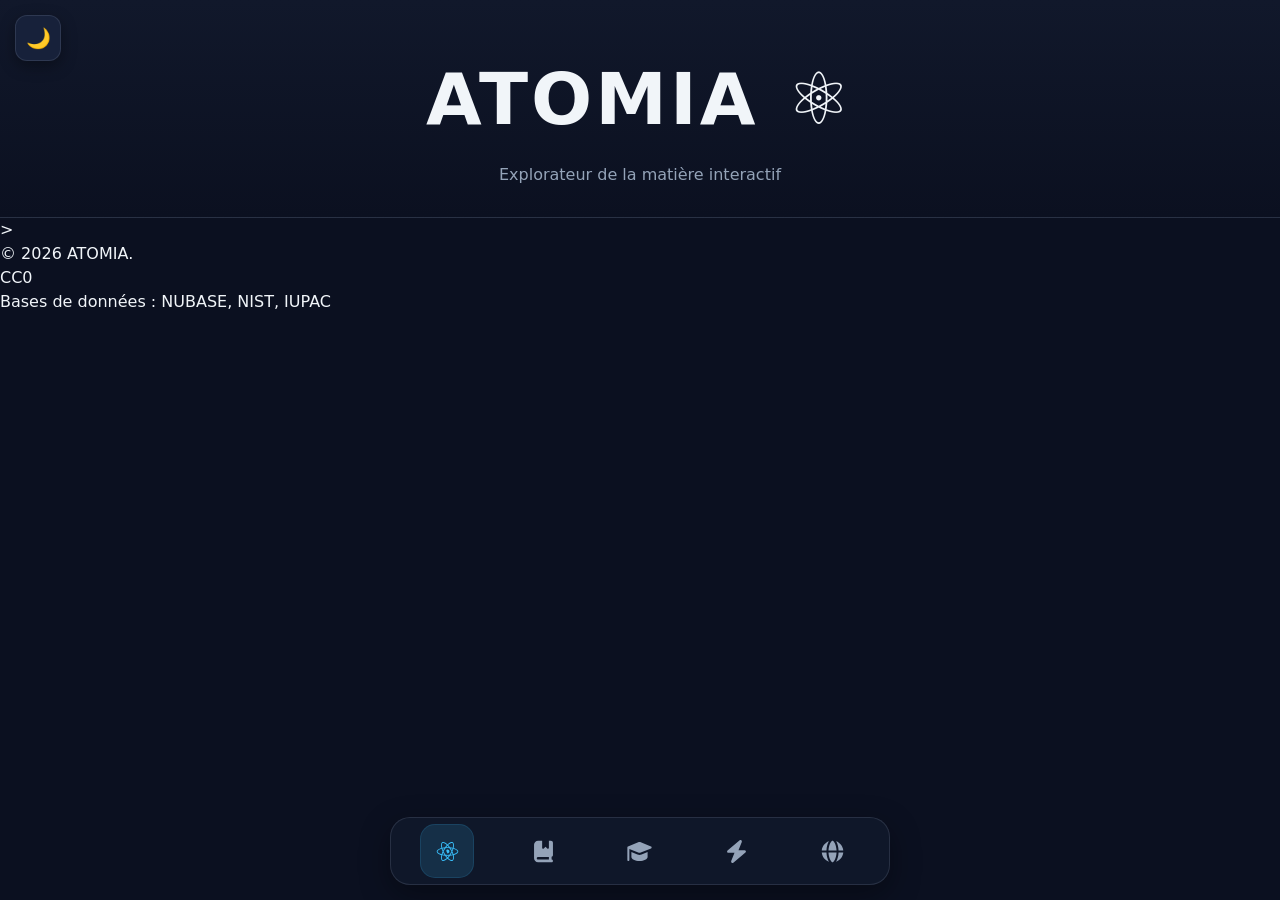
==== book.html @ 169a5b16 "Add Cours link to book.html" ====
<!DOCTYPE html>
<html lang="fr">

<head>
    <meta charset="UTF-8">

    <meta
        name="viewport"
        content="width=device-width, initial-scale=1.0"
    >

    <meta
        name="description"
        content="Explorez les valences des éléments chimiques avec ATOMIA."
    >

    <title>Page en construction</title>

    <link rel="stylesheet" href="style.css">
</head>

<body>

    <header class="header">
        <h1>ATOMIA ⚛️</h1>
        <p>Explorateur de la matière interactif</p>
    </header>
</body>
  >

        <p>
        © 2026 ATOMIA.
    </p>

    <p>
        CC0
    </p>

    <p>
        Bases de données : NUBASE, NIST, IUPAC
    </p>

</footer>


<!-- =====================================================
     NAVIGATION PRINCIPALE
     4 ICÔNES — AUCUN TEXTE
====================================================== -->

<nav
    class="bottom-nav"
    aria-label="Navigation principale"
>

    <!-- TABLEAU -->

    <a
        href="index.html"
        class="bottom-nav-item active"
        aria-label="Tableau périodique"
        title="Tableau périodique"
    >

        <svg
            xmlns="http://www.w3.org/2000/svg"
            viewBox="0 0 640 640"
            aria-hidden="true"
        >

            <path d="M482.2 241.2C476.8 239.4 471.4 237.7 466 236.1C466.9 232.4 467.7 228.7 468.5 225C480.8 165.4 472.7 117.5 445.4 101.7C419.1 86.6 376.2 102.3 332.8 140.1C328.5 143.8 324.3 147.7 320.3 151.6C317.6 149 314.8 146.4 312 143.9C266.5 103.5 220.9 86.5 193.6 102.4C167.4 117.6 159.6 162.7 170.6 219.1C171.7 224.7 172.9 230.2 174.3 235.8C167.9 237.6 161.6 239.6 155.7 241.7C102.3 260.2 64 289.4 64 319.6C64 350.8 104.8 382.1 160.3 401.1C164.8 402.6 169.3 404.1 173.9 405.4C172.4 411.4 171.1 417.3 169.9 423.4C159.4 478.9 167.6 522.9 193.8 538C220.8 553.6 266.2 537.6 310.4 498.9C313.9 495.8 317.4 492.6 320.9 489.2C325.3 493.5 329.9 497.6 334.5 501.6C377.3 538.4 419.6 553.3 445.7 538.2C472.7 522.6 481.5 475.3 470.1 417.7C469.2 413.3 468.2 408.8 467.1 404.2C470.3 403.3 473.4 402.3 476.5 401.3C534.2 382.2 576 351.3 576 319.6C576 289.3 536.6 259.9 482.2 241.2zM346.9 156.3C384.1 123.9 418.8 111.2 434.6 120.3C451.5 130 458 169.2 447.4 220.7C446.7 224.1 446 227.4 445.1 230.7C422.9 225.7 400.4 222.1 377.8 220.1C364.8 201.5 350.6 183.7 335.2 167C339.1 163.3 342.9 159.8 346.9 156.3zM231.2 371.5C236.3 380.2 241.5 388.9 247 397.4C231.4 395.7 215.9 393.2 200.6 389.9C205 375.5 210.5 360.6 216.9 345.4C221.5 354.2 226.2 362.9 231.2 371.5zM200.9 251.2C215.3 248 230.6 245.4 246.5 243.4C241.2 251.7 236 260.2 231.1 268.8C226.2 277.3 221.4 286 216.9 294.8C210.6 279.9 205.3 265.3 200.9 251.2zM228.3 320.1C234.9 306.3 242.1 292.8 249.7 279.5C257.3 266.2 265.5 253.3 274.1 240.6C289.1 239.5 304.4 238.9 320 238.9C335.6 238.9 351 239.5 365.9 240.6C374.4 253.2 382.5 266.1 390.2 279.3C397.9 292.5 405.1 306 411.9 319.7C405.2 333.5 398 347.1 390.3 360.5C382.7 373.8 374.6 386.7 366.1 399.5C351.2 400.6 335.7 401.1 320 401.1C304.3 401.1 289.1 400.6 274.4 399.7C265.7 387 257.5 374 249.8 360.7C242.1 347.4 235 333.9 228.3 320.1zM408.9 371.3C414 362.5 418.8 353.6 423.5 344.6C429.9 359.1 435.5 373.8 440.4 388.9C424.9 392.4 409.2 395.1 393.4 396.9C398.8 388.5 403.9 379.9 408.9 371.3zM423.3 294.8C418.6 286 413.8 277.2 408.8 268.6C403.9 260.1 398.8 251.7 393.5 243.4C409.6 245.4 425 248.1 439.4 251.4C434.8 266.2 429.4 280.6 423.3 294.8zM320.2 182.3C330.7 193.7 340.6 205.7 349.8 218.1C330 217.2 310.1 217.2 290.3 218.1C300.1 205.2 310.2 193.2 320.2 182.3zM204.2 121C221 111.2 258.3 125.2 297.6 160C300.1 162.2 302.6 164.6 305.2 167C289.7 183.7 275.4 201.5 262.3 220.1C239.7 222.1 217.3 225.6 195.1 230.5C193.8 225.4 192.7 220.2 191.6 215C182.2 166.6 188.4 130.1 204.2 121zM179.7 384.6C175.5 383.4 171.4 382.1 167.3 380.7C146 374 121.8 363.4 104.3 349.5C94.2 342.5 87.4 331.7 85.5 319.6C85.5 301.3 117.1 277.9 162.7 262C168.4 260 174.2 258.2 180 256.5C186.8 278.2 195 299.5 204.5 320.1C194.9 341 186.6 362.6 179.7 384.6zM296.3 482.6C279.8 497.7 260.7 509.7 239.9 517.9C228.8 523.2 216 523.7 204.6 519.2C188.7 510 182.1 474.7 191.1 427.2C192.2 421.6 193.4 416 194.8 410.5C217.2 415.3 239.8 418.6 262.7 420.3C275.9 439 290.4 456.9 305.9 473.7C302.7 476.8 299.5 479.8 296.3 482.6zM320.8 458.3C310.6 447.3 300.4 435.1 290.5 422C300.1 422.4 310 422.6 320 422.6C330.3 422.6 340.4 422.4 350.4 421.9C341.2 434.6 331.3 446.7 320.8 458.3zM451.5 488.3C450.6 500.5 444.6 511.9 435 519.6C419.1 528.8 385.2 516.8 348.6 485.4C344.4 481.8 340.2 477.9 335.9 473.9C351.2 457 365.3 439.1 378.1 420.3C401 418.4 423.8 414.9 446.3 409.8C447.3 413.9 448.2 418 449 422C453.9 443.6 454.7 466.1 451.5 488.3zM469.7 380.8C466.9 381.7 464.1 382.6 461.2 383.4C454.2 361.6 445.6 340.3 435.7 319.6C445.3 299.2 453.4 278.2 460.2 256.7C465.4 258.2 470.4 259.8 475.2 261.4C521.8 277.4 554.5 301.2 554.5 319.4C554.5 339 519.6 364.3 469.7 380.8zM320 365.8C345.3 365.8 365.8 345.3 365.8 320C365.8 294.7 345.3 274.2 320 274.2C294.7 274.2 274.2 294.7 320 365.8z"/>

        </svg>

    </a>


    <!-- BIBLIOTHÈQUE -->

    <a
        href="book.html"
        class="bottom-nav-item"
        aria-label="Bibliothèque"
        title="Bibliothèque"
    >

        <svg
            xmlns="http://www.w3.org/2000/svg"
            viewBox="0 0 640 640"
            aria-hidden="true"
        >

            <path d="M192 576L512 576C529.7 576 544 561.7 544 544C544 526.3 529.7 512 512 512L512 445.3C530.6 438.7 544 420.9 544 400L544 112C544 85.5 522.5 64 496 64L448 64L448 233.4C448 245.9 437.9 256 425.4 256C419.4 256 413.6 253.6 409.4 249.4L368 208L326.6 249.4C322.4 253.6 316.6 256 310.6 256C298.1 256 288 245.9 288 233.4L288 64L192 64C139 64 96 107 96 160L96 480C96 533 139 576 192 576zM160 480C160 462.3 174.3 448 192 448L448 448L448 512L192 512C174.3 512 160 497.7 160 480z"/>

        </svg>

    </a>

    <!-- COURS -->
    
    <a href="cours.html" class="bottom-nav-item" aria-label="Cours">
    <svg xmlns="http://www.w3.org/2000/svg" viewBox="0 0 640 640">
        <path d="M80 259.8L289.2 345.9C299 349.9 309.4 352 320 352C330.6 352 341 349.9 350.8 345.9L593.2 246.1C602.2 242.4 608 233.7 608 224C608 214.3 602.2 205.6 593.2 201.9L350.8 102.1C341 98.1 330.6 96 320 96C309.4 96 299 98.1 289.2 102.1L46.8 201.9C37.8 205.6 32 214.3 32 224L32 520C32 533.3 42.7 544 56 544C69.3 544 80 533.3 80 520L80 259.8zM128 331.5L128 448C128 501 214 544 320 544C426 544 512 501 512 448L512 331.4L369.1 390.3C353.5 396.7 336.9 400 320 400C303.1 400 286.5 396.7 270.9 390.3L128 331.4z"/>
    </svg>
    </a>

    <!-- VALENCES -->

    <a
        href="valences.html"
        class="bottom-nav-item"
        aria-label="Valences"
        title="Valences"
    >

        <svg
            xmlns="http://www.w3.org/2000/svg"
            viewBox="0 0 640 640"
            aria-hidden="true"
        >

            <path d="M434.8 54.1C446.7 62.7 451.1 78.3 445.7 91.9L367.3 288L512 288C525.5 288 537.5 296.4 542.1 309.1C546.7 321.8 542.8 336 532.5 344.6L244.5 584.6C233.2 594 217.1 594.5 205.2 585.9C193.3 577.3 188.9 561.7 194.3 548.1L272.7 352L128 352C114.5 352 102.5 343.6 97.9 330.9C93.3 318.2 97.2 304 107.5 295.4L395.5 55.4C406.8 46 422.9 45.5 434.8 54.1z"/>

        </svg>

    </a>


    <!-- EN SAVOIR PLUS -->

    <a
        href="plus.html"
        class="bottom-nav-item"
        aria-label="En savoir plus"
        title="En savoir plus"
    >

        <svg
            xmlns="http://www.w3.org/2000/svg"
            viewBox="0 0 640 640"
            aria-hidden="true"
        >

            <path d="M415.9 344L225 344C227.9 408.5 242.2 467.9 262.5 511.4C273.9 535.9 286.2 553.2 297.6 563.8C308.8 574.3 316.5 576 320.5 576C324.5 576 332.2 574.3 343.4 563.8C354.8 553.2 367.1 535.8 378.5 511.4C398.8 467.9 413.1 408.5 416 344zM224.9 296L415.8 296C413 231.5 398.7 172.1 378.4 128.6C367 104.2 354.7 86.8 343.3 76.2C332.1 65.7 324.4 64 320.4 64C316.4 64 308.7 65.7 297.5 76.2C286.1 86.8 273.8 104.2 262.4 128.6C242.1 172.1 227.8 231.5 224.9 296zM176.9 296C180.4 210.4 202.5 130.9 234.8 78.7C142.7 111.3 74.9 195.2 65.5 296L176.9 296zM65.5 344C74.9 444.8 142.7 528.7 234.8 561.3C202.5 509.1 180.4 429.6 176.9 344L65.5 344zM463.9 344C460.4 429.6 438.3 509.1 406 561.3C498.1 528.6 565.9 444.8 575.3 344L463.9 344zM575.3 296C565.9 195.2 498.1 111.3 406 78.7C438.3 130.9 460.4 210.4 463.9 296L575.3 296z"/>

        </svg>

    </a>

</nav>


<!-- =====================================================
     JAVASCRIPT
====================================================== -->

<script src="app.js"></script>

</body></html>
---- style.css ----
/* =========================================================
   ATOMIA ⚛️
   Feuille de style principale
   ========================================================= */


/* =========================================================
   1. VARIABLES DU THÈME
   ========================================================= */

/*
   Les variables CSS permettent de stocker nos couleurs
   une seule fois.

   Ensuite, au lieu d'écrire #0B1020 partout, on écrit
   simplement var(--background).

   C'est très pratique si on veut changer le thème plus tard.
*/

:root {

    /* Interface */
    --background: #0B1020;
    --background-secondary: #11182B;
    --card: #17213A;

    --text: #F1F5F9;
    --text-secondary: #94A3B8;

    --accent: #38BDF8;
    --accent-dark: #0284C7;

    /* Familles chimiques */

    --alkali-metal: #EF4444;
    --alkaline-earth-metal: #F97316;
    --transition-metal: #EAB308;
    --post-transition-metal: #3B82F6;
    --metalloid: #22C55E;
    --nonmetal: #67E8F9;
    --halogen: #A855F7;
    --noble-gas: #F9A8D4;
    --lanthanide: #E5E7EB;
    --actinide: #A16207;

    /* Autres */
    --border: rgba(148, 163, 184, 0.18);
    --shadow: rgba(0, 0, 0, 0.35);
}


/* =========================================================
   2. RÉINITIALISATION
   ========================================================= */

* {
    box-sizing: border-box;
    margin: 0;
    padding: 0;
}

html {
    scroll-behavior: smooth;
}

body {

    font-family:
        system-ui,
        -apple-system,
        BlinkMacSystemFont,
        "Segoe UI",
        sans-serif;

    background: var(--background);
    color: var(--text);

    min-height: 100vh;

    line-height: 1.5;
}


/* =========================================================
   3. HEADER
   ========================================================= */

.header {

    text-align: center;

    padding: 45px 20px 30px;

    background:
        linear-gradient(
            180deg,
            var(--background-secondary),
            var(--background)
        );

    border-bottom: 1px solid var(--border);
}

.header h1 {

    font-size: clamp(2.5rem, 8vw, 4.5rem);

    letter-spacing: 3px;

    margin-bottom: 10px;
}

.header h1 span {

    margin-left: 10px;

    color: var(--accent);
}

.header p {

    color: var(--text-secondary);

    font-size: 1rem;

    margin-top: 5px;
}


/* =========================================================
   4. CONTENU PRINCIPAL
   ========================================================= */

main {

    width: min(1500px, 100%);

    margin: 0 auto;

    padding: 30px 20px 60px;
}


/* =========================================================
   5. RECHERCHE
   ========================================================= */

.search-section {

    display: flex;

    justify-content: center;

    margin-bottom: 35px;
}

#search {

    width: min(700px, 100%);

    padding: 15px 20px;

    border: 1px solid var(--border);

    border-radius: 14px;

    background: var(--background-secondary);

    color: var(--text);

    font-size: 1rem;

    outline: none;

    transition:
        border-color 0.2s ease,
        box-shadow 0.2s ease;
}

#search::placeholder {

    color: var(--text-secondary);
}

#search:focus {

    border-color: var(--accent);

    box-shadow:
        0 0 0 3px rgba(56, 189, 248, 0.12);
}


/* =========================================================
   6. TABLEAU PÉRIODIQUE
   ========================================================= */

.periodic-section {

    width: 100%;
}

.periodic-section h2 {

    text-align: center;

    margin-bottom: 25px;

    font-size: 1.7rem;
}


/*
   Le tableau utilise CSS Grid.

   18 colonnes = 18 groupes du tableau périodique.

   Chaque élément sera placé par JavaScript grâce
   à son groupe et sa période.
*/

.periodic-table {

    display: grid;

    grid-template-columns: repeat(18, minmax(65px, 1fr));

    grid-auto-rows: minmax(85px, auto);

    gap: 7px;

    width: 100%;

    overflow-x: auto;

    padding: 10px;
}


/* =========================================================
   7. CASE D'UN ÉLÉMENT
   ========================================================= */

.element {

    position: relative;

    display: flex;

    flex-direction: column;

    justify-content: center;

    align-items: center;

    min-width: 65px;

    min-height: 85px;

    padding: 7px;

    border-radius: 10px;

    background: var(--card);

    border: 1px solid var(--border);

    cursor: pointer;

    user-select: none;

    transition:
        transform 0.18s ease,
        box-shadow 0.18s ease,
        filter 0.18s ease;
}


/*
   :hover s'active quand la souris passe au-dessus
   d'une case.

   transform: translateY(-4px)
   fait légèrement monter la case.
*/

.element:hover {

    transform: translateY(-4px);

    box-shadow:
        0 8px 20px var(--shadow);

    filter: brightness(1.12);

    z-index: 2;
}


/*
   Quand on navigue au clavier avec TAB,
   on garde un indicateur visuel.
*/

.element:focus-visible {

    outline: 2px solid var(--accent);

    outline-offset: 2px;
}


/* Numéro atomique */

.element .atomic-number {

    position: absolute;

    top: 5px;
    left: 7px;

    font-size: 0.65rem;

    color: var(--text-secondary);
}


/* Symbole */

.element .symbol {

    font-size: 1.45rem;

    font-weight: 800;

    line-height: 1;

    margin-bottom: 5px;
}


/* Nom */

.element .name {

    font-size: 0.65rem;

    text-align: center;

    color: var(--text-secondary);

    white-space: nowrap;

    overflow: hidden;

    text-overflow: ellipsis;

    max-width: 100%;
}


/* Masse atomique */

.element .atomic-mass {

    font-size: 0.55rem;

    margin-top: 4px;

    color: var(--text-secondary);
}


/* =========================================================
   8. COULEURS DES FAMILLES CHIMIQUES
   ========================================================= */

.element.alkali-metal {
    border-color: var(--alkali-metal);
}

.element.alkaline-earth-metal {
    border-color: var(--alkaline-earth-metal);
}

.element.transition-metal {
    border-color: var(--transition-metal);
}

.element.post-transition-metal {
    border-color: var(--post-transition-metal);
}

.element.metalloid {
    border-color: var(--metalloid);
}

.element.nonmetal {
    border-color: var(--nonmetal);
}

.element.halogen {
    border-color: var(--halogen);
}

.element.noble-gas {
    border-color: var(--noble-gas);
}

.element.lanthanide {
    border-color: var(--lanthanide);
}

.element.actinide {
    border-color: var(--actinide);
}


/*
   Petit effet lumineux au survol.

   Chaque famille reprend sa propre couleur.
*/

.element.alkali-metal:hover {
    box-shadow: 0 0 18px var(--alkali-metal);
}

.element.alkaline-earth-metal:hover {
    box-shadow: 0 0 18px var(--alkaline-earth-metal);
}

.element.transition-metal:hover {
    box-shadow: 0 0 18px var(--transition-metal);
}

.element.post-transition-metal:hover {
    box-shadow: 0 0 18px var(--post-transition-metal);
}

.element.metalloid:hover {
    box-shadow: 0 0 18px var(--metalloid);
}

.element.nonmetal:hover {
    box-shadow: 0 0 18px var(--nonmetal);
}

.element.halogen:hover {
    box-shadow: 0 0 18px var(--halogen);
}

.element.noble-gas:hover {
    box-shadow: 0 0 18px var(--noble-gas);
}

.element.lanthanide:hover {
    box-shadow: 0 0 18px var(--lanthanide);
}

.element.actinide:hover {
    box-shadow: 0 0 18px var(--actinide);
}


/* =========================================================
   9. FICHE D'UN ÉLÉMENT
   ========================================================= */

.element-view {

    margin-top: 40px;

    padding: 30px;

    background: var(--background-secondary);

    border: 1px solid var(--border);

    border-radius: 18px;

    box-shadow:
        0 15px 40px var(--shadow);
}


/*
   Cette classe permet à JavaScript de cacher
   complètement la fiche.
*/

.hidden {
    display: none;
}


/* =========================================================
   10. LIEN GITHUB
   ========================================================= */

.github {

    display: block;

    width: fit-content;

    margin: 20px auto;

    color: var(--accent);

    text-decoration: none;

    transition:
        color 0.2s ease,
        transform 0.2s ease;
}

.github:hover {

    color: var(--text);

    transform: translateY(-2px);
}


/* =========================================================
   11. FOOTER
   ========================================================= */

footer {

    text-align: center;

    padding: 25px 20px;

    color: var(--text-secondary);

    font-size: 0.8rem;

    border-top: 1px solid var(--border);
}

footer p {

    margin: 4px 0;
}


/* =========================================================
   12. RESPONSIVE — TABLETTE
   ========================================================= */

@media (max-width: 900px) {

    main {
        padding-left: 10px;
        padding-right: 10px;
    }

    .periodic-table {

        grid-template-columns:
            repeat(18, 65px);

        overflow-x: auto;
    }

}


/* =========================================================
   13. RESPONSIVE — TÉLÉPHONE
   ========================================================= */

@media (max-width: 600px) {

    .header {

        padding-top: 30px;
        padding-bottom: 25px;
    }

    .header h1 {

        font-size: 2.5rem;

        letter-spacing: 2px;
    }

    main {

        padding-top: 20px;
    }

    .periodic-section h2 {

        font-size: 1.4rem;
    }

    .periodic-table {

        gap: 5px;

        padding: 8px;
    }

    .element {

        min-width: 60px;
        min-height: 78px;
    }

    .element .symbol {

        font-size: 1.25rem;
    }

    .element .name {

        font-size: 0.58rem;
    }

    .element-view {

        padding: 20px;
    }
}


/* =========================================================
   14. ACCESSIBILITÉ
   ========================================================= */

@media (prefers-reduced-motion: reduce) {

    *,
    *::before,
    *::after {

        scroll-behavior: auto !important;

        transition-duration: 0.01ms !important;

        animation-duration: 0.01ms !important;
    }
}
/* =========================================================
   LÉGENDE
   ========================================================= */

.legend {
    margin: 40px auto;
    padding: 0;
    max-width: 1000px;

    background: var(--background-secondary);
    border: 1px solid rgba(56, 189, 248, 0.15);
    border-radius: 16px;

    overflow: hidden;
}


/* Bouton titre + flèche */

.legend-header {
    width: 100%;

    display: flex;
    align-items: center;
    justify-content: space-between;

    padding: 20px 24px;

    background: transparent;
    border: none;

    color: var(--text);

    cursor: pointer;
    text-align: left;
}


.legend-header h2 {
    margin: 0;

    font-size: 1.4rem;
}


/* Petite flèche créée en CSS */

.legend-arrow {
    width: 9px;
    height: 9px;

    border-right: 2px solid var(--accent);
    border-bottom: 2px solid var(--accent);

    transform: rotate(225deg);

    transition: transform 0.25s ease;
}


/* Contenu fermé */

.legend-content {
    max-height: 0;
    overflow: hidden;

    padding: 0 24px;

    opacity: 0;

    transition:
        max-height 0.35s ease,
        opacity 0.25s ease,
        padding 0.35s ease;
}


/* Contenu ouvert */

.legend.open .legend-content {
    max-height: 1000px;

    padding: 0 24px 20px;

    opacity: 1;
}


/* Flèche vers le bas quand ouvert */

.legend.open .legend-arrow {
    transform: rotate(45deg);
}


/* Paragraphes */

.legend-content p {
    margin: 10px 0;

    color: var(--text-secondary);
    line-height: 1.6;
}


/* Effet au survol */

.legend-header:hover {
    background: rgba(56, 189, 248, 0.05);
}


/* Mobile */

@media (max-width: 600px) {

    .legend {
        margin: 30px 12px;
    }

    .legend-header {
        padding: 18px;
    }

    .legend-content {
        padding-left: 18px;
        padding-right: 18px;
    }

    .legend.open .legend-content {
        padding-left: 18px;
        padding-right: 18px;
        padding-bottom: 18px;
    }

}
/* =========================================================
   SECTIONS DÉPLIABLES DES FICHES ÉLÉMENTS
   ========================================================= */

.collapsible-section {
    overflow: hidden;
}


/* Bouton de la section */

.section-toggle {
    width: 100%;

    display: flex;
    align-items: center;
    justify-content: space-between;

    padding: 5px 0;

    background: transparent;
    border: none;

    color: var(--text);

    cursor: pointer;
    text-align: left;
}


.section-toggle h3 {
    margin: 0;
}


/* Vraie flèche créée en CSS */

.section-arrow {
    width: 9px;
    height: 9px;

    border-right: 2px solid var(--accent);
    border-bottom: 2px solid var(--accent);

    transform: rotate(225deg);

    transition: transform 0.25s ease;
}


/* Contenu fermé */

.section-content {
    max-height: 0;

    overflow: hidden;

    opacity: 0;

    transition:
        max-height 0.35s ease,
        opacity 0.25s ease;
}


/* Contenu ouvert */

.collapsible-section.open .section-content {
    max-height: 5000px;

    opacity: 1;
}


/* Flèche vers le bas */

.collapsible-section.open .section-arrow {
    transform: rotate(45deg);
}


/* Effet au survol */

.section-toggle:hover {
    opacity: 0.85;
}


/* Accessibilité : moins d'animations */

@media (prefers-reduced-motion: reduce) {

    .section-arrow,
    .section-content {
        transition: none;
    }

}

/* =========================================================
   FICHES ÉLÉMENTS - NOUVELLES SECTIONS
   ========================================================= */

.collapsible-section {
    margin: 20px 0;
    padding: 18px 20px;
    background: var(--card);
    border-radius: 14px;
    border: 1px solid rgba(56, 189, 248, 0.12);
    overflow: hidden;
}


/* ---------------------------------------------------------
   BOUTON DES SECTIONS
   --------------------------------------------------------- */

.section-toggle {
    width: 100%;
    display: flex;
    align-items: center;
    justify-content: space-between;

    padding: 5px 0;

    background: transparent;
    border: none;

    color: var(--text);

    cursor: pointer;
    text-align: left;
}

.section-toggle h3 {
    margin: 0;
    font-size: 1.1rem;
}


/* ---------------------------------------------------------
   FLÈCHE
   --------------------------------------------------------- */

.section-arrow {
    width: 9px;
    height: 9px;

    border-right: 2px solid var(--accent);
    border-bottom: 2px solid var(--accent);

    transform: rotate(225deg);

    transition: transform 0.25s ease;
}

.collapsible-section.open .section-arrow {
    transform: rotate(45deg);
}


/* ---------------------------------------------------------
   CONTENU DÉPLIABLE
   --------------------------------------------------------- */

.section-content {
    max-height: 0;
    overflow: hidden;

    opacity: 0;

    transition:
        max-height 0.35s ease,
        opacity 0.25s ease;
}

.collapsible-section.open .section-content {
    max-height: 5000px;
    opacity: 1;
}


/* ---------------------------------------------------------
   GRILLE DES INFORMATIONS
   --------------------------------------------------------- */

.info-grid {
    display: grid;

    grid-template-columns:
        repeat(auto-fit, minmax(180px, 1fr));

    gap: 12px;

    margin-top: 15px;
}


/* ---------------------------------------------------------
   CARTE D'INFORMATION
   --------------------------------------------------------- */

.info-card {
    padding: 14px;

    background: var(--background-secondary);

    border-radius: 10px;

    border: 1px solid rgba(56, 189, 248, 0.08);

    display: flex;
    flex-direction: column;

    gap: 6px;
}

.info-card strong {
    color: var(--accent);
    font-size: 0.85rem;
}

.info-card span {
    color: var(--text);
    line-height: 1.4;
}


/* ---------------------------------------------------------
   SOUS-INFORMATIONS
   --------------------------------------------------------- */

.sub-info {
    margin-top: 20px;
}

.sub-info h4 {
    margin-bottom: 10px;
    color: var(--text);
}

.sub-info ul {
    margin: 0;
    padding-left: 20px;
}

.sub-info li {
    margin: 6px 0;
    color: var(--text-secondary);
}


/* ---------------------------------------------------------
   ÉTATS D'OXYDATION
   --------------------------------------------------------- */

.oxidation-states {
    display: flex;
    flex-wrap: wrap;

    gap: 10px;

    margin-top: 15px;
}

.oxidation-state {
    display: inline-flex;

    align-items: center;
    justify-content: center;

    min-width: 42px;
    padding: 8px 12px;

    background: var(--background-secondary);

    border-radius: 10px;

    color: var(--accent);

    font-weight: 600;

    border: 1px solid rgba(56, 189, 248, 0.15);
}


/* ---------------------------------------------------------
   FORMULES
   --------------------------------------------------------- */

.formulas-list {
    display: flex;
    flex-direction: column;

    gap: 10px;

    margin-top: 15px;
}

.formula-button {
    width: 100%;

    padding: 14px;

    display: flex;
    align-items: center;
    gap: 10px;

    background: var(--background-secondary);

    border: 1px solid rgba(56, 189, 248, 0.1);

    border-radius: 10px;

    color: var(--text);

    cursor: pointer;

    text-align: left;

    transition:
        border-color 0.2s ease,
        transform 0.2s ease;
}

.formula-button:hover {
    border-color: var(--accent);
    transform: translateX(3px);
}

.formula-button strong {
    color: var(--accent);
}


/* ---------------------------------------------------------
   NUCLÉIDES
   --------------------------------------------------------- */

.nuclides-list {
    display: grid;

    grid-template-columns:
        repeat(auto-fit, minmax(160px, 1fr));

    gap: 12px;

    margin-top: 15px;
}

.nuclide-card {
    padding: 14px;

    background: var(--background-secondary);

    border-radius: 10px;

    border: 1px solid rgba(56, 189, 248, 0.08);
}

.nuclide-card h4 {
    margin: 0 0 10px;

    color: var(--accent);
    font-size: 1.05rem;
}

.nuclide-card p {
    margin: 5px 0;

    color: var(--text-secondary);
}


/* ---------------------------------------------------------
   IONS
   --------------------------------------------------------- */

.ions-list {
    display: grid;

    grid-template-columns:
        repeat(auto-fit, minmax(160px, 1fr));

    gap: 12px;

    margin-top: 15px;
}

.ion-card {
    padding: 14px;

    background: var(--background-secondary);

    border-radius: 10px;

    border: 1px solid rgba(56, 189, 248, 0.08);
}

.ion-card h4 {
    margin: 0 0 10px;

    color: var(--accent);

    font-size: 1.15rem;
}

.ion-card p {
    margin: 5px 0;

    color: var(--text-secondary);
}


/* ---------------------------------------------------------
   DONNÉES ABSENTES
   --------------------------------------------------------- */

.empty-data {
    margin-top: 15px;

    color: var(--text-secondary);

    font-style: italic;
}


/* ---------------------------------------------------------
   BOUTON FERMER
   --------------------------------------------------------- */

.close-element {
    display: block;

    margin: 30px auto 10px;

    padding: 12px 24px;

    background: var(--accent);

    color: #ffffff;

    border: none;

    border-radius: 10px;

    cursor: pointer;

    font-weight: 600;

    transition:
        background 0.2s ease,
        transform 0.2s ease;
}

.close-element:hover {
    background: var(--accent-dark);
    transform: translateY(-2px);
}


/* ---------------------------------------------------------
   FICHE ÉLÉMENT
   --------------------------------------------------------- */

.element-header {
    display: flex;

    align-items: center;

    gap: 20px;

    margin-bottom: 25px;

    padding: 25px;

    background: var(--card);

    border-radius: 16px;

    border: 1px solid rgba(56, 189, 248, 0.12);
}

/* =========================================================
   FIN DE LA FICHE ÉLÉMENT
   ========================================================= */

.element-symbol-large {
    width: 80px;
    height: 80px;

    display: flex;
    align-items: center;
    justify-content: center;

    flex-shrink: 0;

    background: var(--background-secondary);

    border: 2px solid var(--accent);

    border-radius: 16px;

    color: var(--text);

    font-size: 2rem;
    font-weight: 800;
}


/* =========================================================
   TEXTE DU TABLEAU PÉRIODIQUE
   ========================================================= */

.periodic-table .element {
    color: var(--text);
}

.periodic-table .element .atomic-number {
    color: var(--text-secondary);
}

.periodic-table .element .symbol {
    color: var(--text);
}

.periodic-table .element .element-name {
    color: var(--text-secondary);
}


/* =========================================================
   BOUTON CLAIR / SOMBRE
   ========================================================= */

.theme-toggle {

    position: fixed;

    top: 15px;
    left: 15px;

    z-index: 1000;

    width: 46px;
    height: 46px;

    display: flex;
    align-items: center;
    justify-content: center;

    background: var(--card);

    border: 1px solid var(--border);

    border-radius: 12px;

    color: var(--text);

    font-size: 1.25rem;

    cursor: pointer;

    box-shadow:
        0 5px 15px var(--shadow);

    transition:
        transform 0.2s ease,
        background 0.2s ease,
        border-color 0.2s ease;
}

.theme-toggle:hover {

    transform: translateY(-2px);

    border-color: var(--accent);

}


/* =========================================================
   MODE CLAIR
   ========================================================= */

body.light-theme {

    --background: #F5F7FA;
    --background-secondary: #FFFFFF;
    --card: #E9EEF5;

    --text: #172033;
    --text-secondary: #526176;

    --accent: #0284C7;
    --accent-dark: #0369A1;

    --border: rgba(30, 41, 59, 0.15);
    --shadow: rgba(15, 23, 42, 0.18);
}


/* =========================================================
   MODE CLAIR — TABLEAU
   ========================================================= */

body.light-theme .periodic-table .element {

    color: var(--text);

    background: var(--card);
}

body.light-theme .periodic-table .element .symbol {

    color: var(--text);
}

body.light-theme .periodic-table .element .atomic-number,
body.light-theme .periodic-table .element .element-name {

    color: var(--text-secondary);
}


/* =========================================================
   MODE CLAIR — RECHERCHE
   ========================================================= */

body.light-theme #search {

    background: var(--background-secondary);

    color: var(--text);
}


/* =========================================================
   MODE CLAIR — FICHE
   ========================================================= */

body.light-theme .element-view {

    background: var(--background-secondary);
}


/* =========================================================
   RESPONSIVE — BOUTON THÈME
   ========================================================= */

@media (max-width: 600px) {

    .theme-toggle {

        top: 10px;
        left: 10px;

        width: 42px;
        height: 42px;

        font-size: 1.1rem;
    }

}

/* ============================================================
   NAVIGATION PRINCIPALE — BARRE DU BAS
============================================================ */

.bottom-nav {
    position: fixed;
    left: 50%;
    bottom: 15px;
    transform: translateX(-50%);

    z-index: 1000;

    width: min(500px, calc(100% - 30px));
    height: 68px;

    display: flex;
    align-items: center;
    justify-content: space-around;

    padding: 8px;

    background: rgba(17, 24, 43, 0.92);
    border: 1px solid var(--border);
    border-radius: 20px;

    box-shadow: 0 10px 30px var(--shadow);

    backdrop-filter: blur(14px);
    -webkit-backdrop-filter: blur(14px);
}


/* Chaque bouton */

.bottom-nav-item {
    width: 54px;
    height: 54px;

    display: flex;
    align-items: center;
    justify-content: center;

    color: var(--text-secondary);

    border-radius: 15px;

    text-decoration: none;

    transition:
        color 0.2s ease,
        background 0.2s ease,
        transform 0.2s ease;
}


/* Icônes SVG */

.bottom-nav-item svg {
    width: 27px;
    height: 27px;

    fill: currentColor;

    transition:
        transform 0.2s ease,
        fill 0.2s ease;
}


/* Survol */

.bottom-nav-item:hover {
    color: var(--accent);
    background: rgba(56, 189, 248, 0.10);

    transform: translateY(-2px);
}

.bottom-nav-item:hover svg {
    transform: scale(1.08);
}


/* Page actuellement sélectionnée */

.bottom-nav-item.active {
    color: var(--accent);

    background: rgba(56, 189, 248, 0.14);

    box-shadow:
        inset 0 0 0 1px rgba(56, 189, 248, 0.15);
}


/* ============================================================
   MODE CLAIR
============================================================ */

body.light-theme .bottom-nav {
    background: rgba(255, 255, 255, 0.92);

    border-color: var(--border);

    box-shadow: 0 10px 30px var(--shadow);
}

body.light-theme .bottom-nav-item {
    color: var(--text-secondary);
}

body.light-theme .bottom-nav-item:hover {
    color: var(--accent);

    background: rgba(2, 132, 199, 0.08);
}

body.light-theme .bottom-nav-item.active {
    color: var(--accent);

    background: rgba(2, 132, 199, 0.12);
}


/* ============================================================
   MOBILE
============================================================ */

@media (max-width: 600px) {

    .bottom-nav {
        bottom: 10px;

        width: calc(100% - 20px);
        height: 62px;

        border-radius: 18px;

        padding: 6px;
    }


    .bottom-nav-item {
        width: 50px;
        height: 50px;

        border-radius: 14px;
    }


    .bottom-nav-item svg {
        width: 25px;
        height: 25px;
    }

}


/* ============================================================
   ESPACE POUR ÉVITER QUE LA BARRE CACHE LE CONTENU
============================================================ */

body {
    padding-bottom: 100px;
}

/* ============================================================
   PAGE VALENCES
============================================================ */

.valences-page {
    width: min(100%, 1000px);
    margin: 0 auto;
    padding: 30px 20px 40px;
}

.page-introduction {
    margin-bottom: 30px;
    padding: 24px;
    background: var(--card);
    border: 1px solid var(--border);
    border-radius: 18px;
    box-shadow: 0 8px 25px var(--shadow);
}

.page-introduction h2 {
    margin: 0 0 8px;
    color: var(--text);
    font-size: 1.8rem;
}

.page-introduction p {
    margin: 0;
    color: var(--text-secondary);
    line-height: 1.6;
}


/* Liste */

.valences-list {
    display: flex;
    flex-direction: column;
    gap: 12px;
}


/* Une ligne */

.valence-item {
    display: flex;
    align-items: center;
    gap: 18px;

    width: 100%;
    min-height: 90px;

    padding: 12px 18px;

    background: var(--card);
    border: 1px solid var(--border);
    border-radius: 14px;

    box-shadow: 0 5px 18px var(--shadow);

    transition:
        transform 0.18s ease,
        border-color 0.18s ease,
        box-shadow 0.18s ease;
}

.valence-item:hover {
    transform: translateX(4px);
    border-color: var(--accent);
}


/* Petite case de l'élément */

.valence-element {
    position: relative;

    width: 68px;
    height: 68px;

    flex-shrink: 0;

    display: flex;
    flex-direction: column;
    align-items: center;
    justify-content: center;

    background: var(--background-secondary);

    border: 2px solid var(--accent);
    border-radius: 12px;

    box-shadow:
        inset 0 0 15px rgba(56, 189, 248, 0.06);
}


/* Symbole */

.valence-symbol {
    color: var(--text);

    font-size: 1.45rem;
    font-weight: 800;

    line-height: 1;
}


/* Numéro atomique */

.valence-number {
    margin-top: 6px;

    color: var(--text-secondary);

    font-size: 0.72rem;
}


/* Informations à droite */

.valence-information {
    min-width: 0;
    flex: 1;
}

.valence-information h3 {
    margin: 0 0 7px;

    color: var(--text);

    font-size: 1.15rem;
    font-weight: 700;
}

.valence-information p {
    margin: 0;

    color: var(--text-secondary);

    font-size: 0.95rem;
}

.valence-information strong {
    color: var(--text);
}

.valence-values {
    color: var(--accent);
    font-weight: 700;
}


/* Adaptation mobile */

@media (max-width: 600px) {

    .valences-page {
        padding: 20px 12px 30px;
    }

    .page-introduction {
        padding: 20px;
        border-radius: 15px;
    }

    .page-introduction h2 {
        font-size: 1.5rem;
    }

    .valence-item {
        gap: 14px;

        min-height: 80px;

        padding: 10px 12px;

        border-radius: 12px;
    }

    .valence-element {
        width: 60px;
        height: 60px;
    }

    .valence-symbol {
        font-size: 1.25rem;
    }

    .valence-information h3 {
        font-size: 1rem;
    }

    .valence-information p {
        font-size: 0.88rem;
    }
}
.valence-values {
    display: inline-flex;
    flex-wrap: wrap;
    align-items: center;
    gap: 7px;
}

.valence-badge {
    display: inline-flex;
    align-items: center;
    justify-content: center;

    min-width: 38px;
    height: 30px;

    padding: 0 10px;

    background: rgba(56, 189, 248, 0.10);

    border: 1px solid var(--accent);
    border-radius: 999px;

    color: var(--accent);

    font-size: 0.85rem;
    font-weight: 700;

    line-height: 1;

    white-space: nowrap;
}

.valence-item {
    cursor: pointer;
}

.valence-item:focus-visible {
    outline: 2px solid var(--accent);
    outline-offset: 3px;
}

@media (max-width: 600px) {

    .valence-values {
        gap: 5px;
    }

    .valence-badge {
        min-width: 34px;
        height: 28px;

        padding: 0 8px;

        font-size: 0.8rem;
    }
}
/* ============================================================
   RECHERCHE DES VALENCES
   ============================================================ */

.valences-search {
    width: 100%;
    margin: 20px 0;
}

.valences-search input {
    width: 100%;
    box-sizing: border-box;
    padding: 14px 18px;

    background: var(--background-secondary);
    border: 1px solid var(--border);
    border-radius: 14px;

    color: var(--text);
    font-size: 1rem;
    font-family: inherit;

    outline: none;
    transition: border-color 0.2s, box-shadow 0.2s;
}

.valences-search input::placeholder {
    color: var(--text-secondary);
}

.valences-search input:focus {
    border-color: var(--accent);
    box-shadow: 0 0 0 3px rgba(56, 189, 248, 0.12);
}
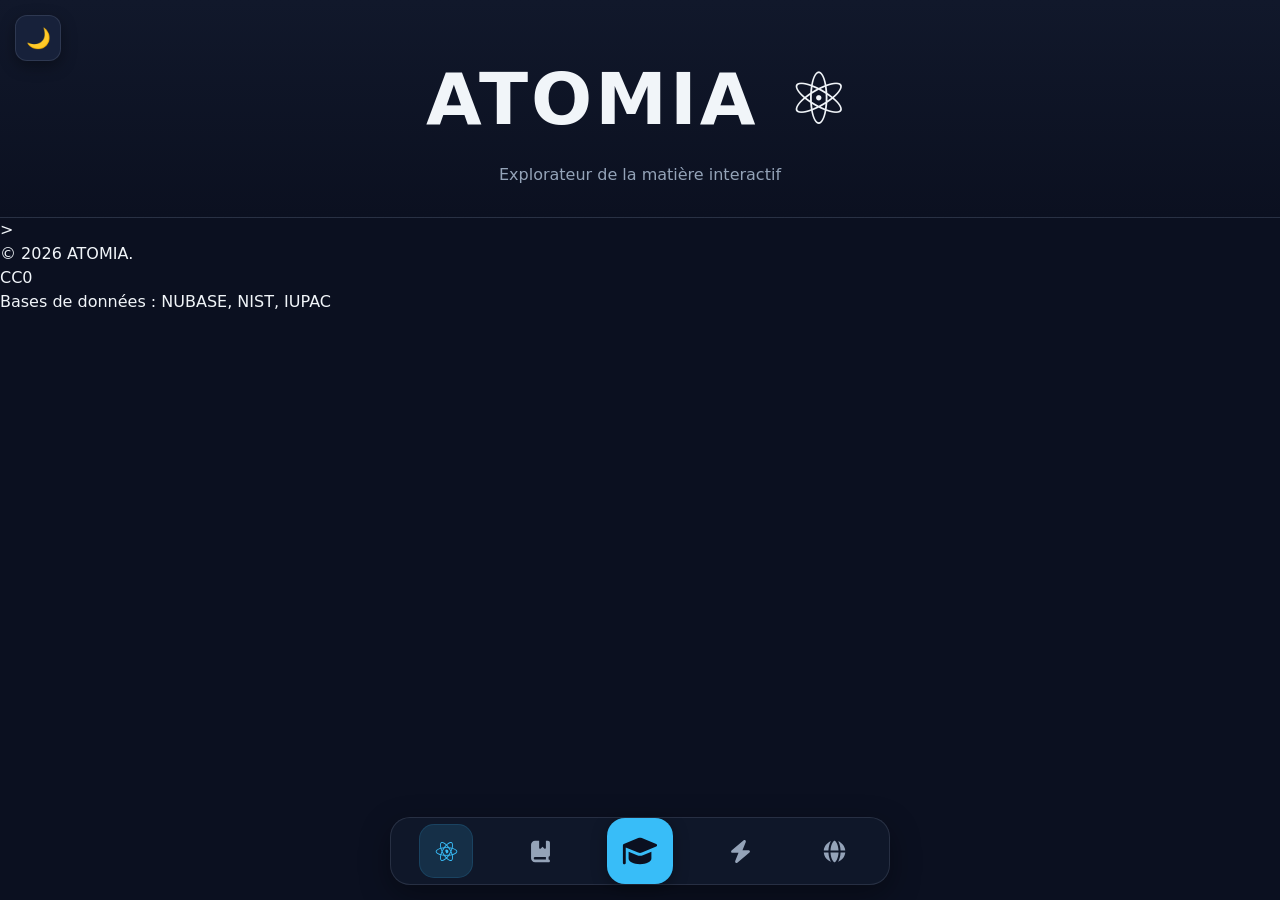
==== commit 453caa9c: "Enhance 'Cours' link with additional attributes Updated the 'Cours' link to include title and aria-h" ====
--- a/book.html
+++ b/book.html
@@ -98,8 +98,17 @@
 
     <!-- COURS -->
     
-    <a href="cours.html" class="bottom-nav-item" aria-label="Cours">
-    <svg xmlns="http://www.w3.org/2000/svg" viewBox="0 0 640 640">
+    <a
+    href="cours.html"
+    class="bottom-nav-item cours"
+    aria-label="Cours"
+    title="Cours"
+>
+    <svg
+        xmlns="http://www.w3.org/2000/svg"
+        viewBox="0 0 640 640"
+        aria-hidden="true"
+    >
         <path d="M80 259.8L289.2 345.9C299 349.9 309.4 352 320 352C330.6 352 341 349.9 350.8 345.9L593.2 246.1C602.2 242.4 608 233.7 608 224C608 214.3 602.2 205.6 593.2 201.9L350.8 102.1C341 98.1 330.6 96 320 96C309.4 96 299 98.1 289.2 102.1L46.8 201.9C37.8 205.6 32 214.3 32 224L32 520C32 533.3 42.7 544 56 544C69.3 544 80 533.3 80 520L80 259.8zM128 331.5L128 448C128 501 214 544 320 544C426 544 512 501 512 448L512 331.4L369.1 390.3C353.5 396.7 336.9 400 320 400C303.1 400 286.5 396.7 270.9 390.3L128 331.4z"/>
     </svg>
     </a>
--- a/style.css
+++ b/style.css
@@ -1900,3 +1900,43 @@
     border-color: var(--accent);
     box-shadow: 0 0 0 3px rgba(56, 189, 248, 0.12);
 }
+
+/* ============================================================
+   BOUTON COURS — BOUTON CENTRAL MIS EN AVANT
+============================================================ */
+
+.bottom-nav-item.cours {
+    width: 66px;
+    height: 66px;
+
+    background: var(--accent);
+    color: var(--background);
+
+    border-radius: 18px;
+
+    /* Le bouton dépasse légèrement de la barre */
+    position: relative;
+    z-index: 20;
+
+    /* Ombre pour le faire ressortir */
+    box-shadow: 0 4px 15px rgba(0, 0, 0, 0.35);
+
+    /* Empêche les règles normales des autres boutons de l'écraser */
+    flex-shrink: 0;
+}
+
+/* Icône du bouton Cours */
+.bottom-nav-item.cours svg {
+    width: 38px;
+    height: 38px;
+    fill: currentColor;
+}
+
+/* Effet au toucher / survol */
+.bottom-nav-item.cours:hover {
+    transform: translateY(-2px);
+}
+
+.bottom-nav-item.cours:active {
+    transform: translateY(0);
+}
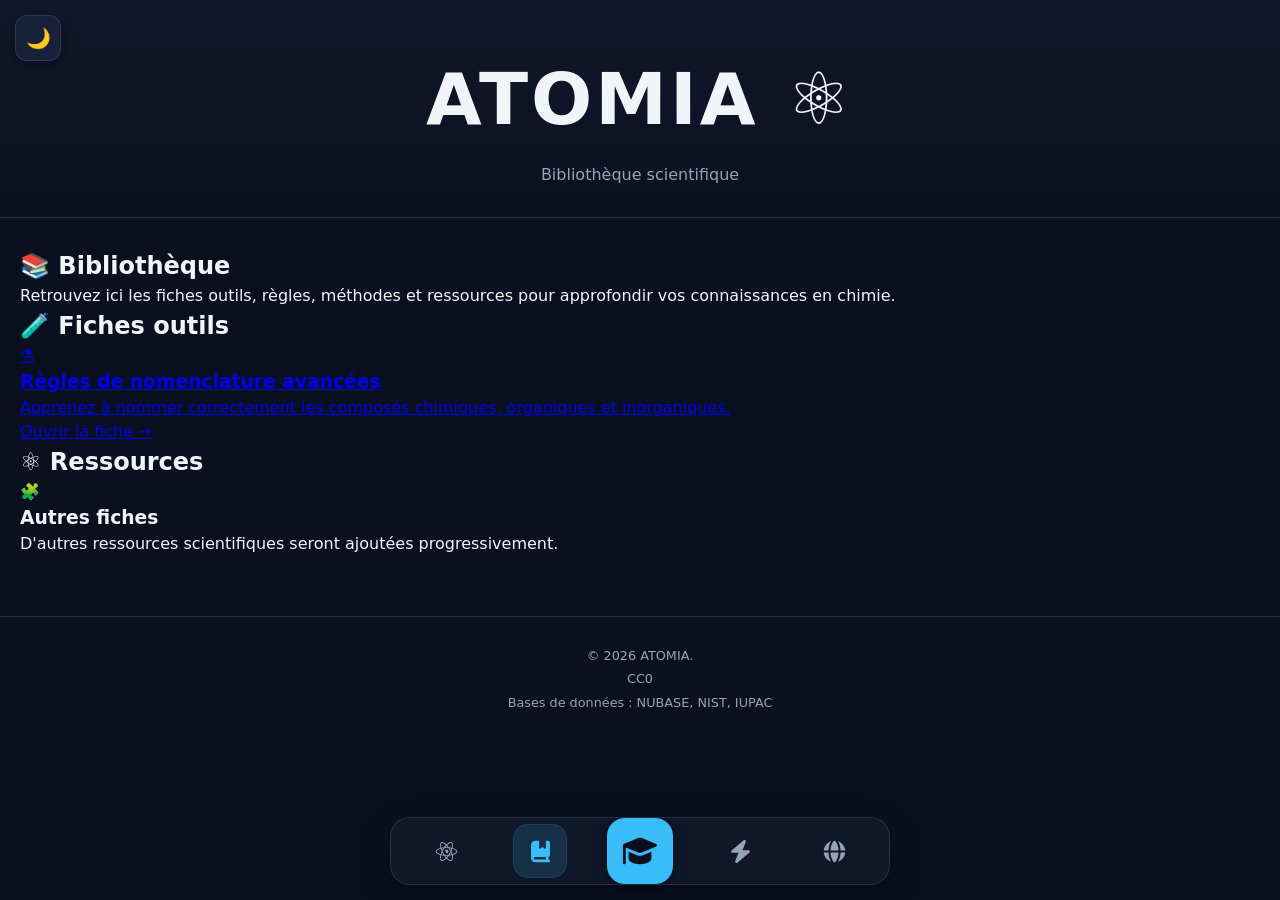
==== commit 20088f49: "Update book.html with new content and structure" ====
--- a/book.html
+++ b/book.html
@@ -11,158 +11,266 @@
 
     <meta
         name="description"
-        content="Explorez les valences des éléments chimiques avec ATOMIA."
+        content="Bibliothèque scientifique d'ATOMIA : fiches outils, règles et ressources de chimie."
     >
 
-    <title>Page en construction</title>
+    <title>Bibliothèque — ATOMIA</title>
 
     <link rel="stylesheet" href="style.css">
 </head>
 
 <body>
 
+    <!-- =====================================================
+         EN-TÊTE
+    ====================================================== -->
+
     <header class="header">
         <h1>ATOMIA ⚛️</h1>
-        <p>Explorateur de la matière interactif</p>
+        <p>Bibliothèque scientifique</p>
     </header>
+
+
+    <!-- =====================================================
+         CONTENU PRINCIPAL
+    ====================================================== -->
+
+    <main class="book-page">
+
+        <!-- INTRODUCTION -->
+
+        <section class="book-intro">
+            <h2>📚 Bibliothèque</h2>
+
+            <p>
+                Retrouvez ici les fiches outils, règles,
+                méthodes et ressources pour approfondir
+                vos connaissances en chimie.
+            </p>
+        </section>
+
+
+        <!-- =================================================
+             FICHES OUTILS
+        ================================================== -->
+
+        <section class="book-section">
+
+            <h2>🧪 Fiches outils</h2>
+
+            <!-- RÈGLES DE NOMENCLATURE -->
+
+            <a
+                href="nomenclature.html"
+                class="book-card"
+                aria-label="Règles de nomenclature avancées"
+            >
+
+                <div class="book-card-icon">
+                    ⚗️
+                </div>
+
+                <div class="book-card-content">
+
+                    <h3>
+                        Règles de nomenclature avancées
+                    </h3>
+
+                    <p>
+                        Apprenez à nommer correctement les
+                        composés chimiques, organiques et
+                        inorganiques.
+                    </p>
+
+                    <span class="book-card-link">
+                        Ouvrir la fiche →
+                    </span>
+
+                </div>
+
+            </a>
+
+        </section>
+
+
+        <!-- =================================================
+             AUTRES RESSOURCES
+        ================================================== -->
+
+        <section class="book-section">
+
+            <h2>⚛️ Ressources</h2>
+
+            <div class="book-card book-card-disabled">
+
+                <div class="book-card-icon">
+                    🧩
+                </div>
+
+                <div class="book-card-content">
+
+                    <h3>
+                        Autres fiches
+                    </h3>
+
+                    <p>
+                        D'autres ressources scientifiques
+                        seront ajoutées progressivement.
+                    </p>
+
+                </div>
+
+            </div>
+
+        </section>
+
+    </main>
+
+
+    <!-- =====================================================
+         PIED DE PAGE
+    ====================================================== -->
+
+    <footer class="footer">
+
+        <p>
+            © 2026 ATOMIA.
+        </p>
+
+        <p>
+            CC0
+        </p>
+
+        <p>
+            Bases de données : NUBASE, NIST, IUPAC
+        </p>
+
+    </footer>
+
+
+    <!-- =====================================================
+         NAVIGATION PRINCIPALE
+         5 ICÔNES — AUCUN TEXTE
+    ====================================================== -->
+
+    <nav
+        class="bottom-nav"
+        aria-label="Navigation principale"
+    >
+
+        <!-- TABLEAU -->
+
+        <a
+            href="index.html"
+            class="bottom-nav-item"
+            aria-label="Tableau périodique"
+            title="Tableau périodique"
+        >
+
+            <svg
+                xmlns="http://www.w3.org/2000/svg"
+                viewBox="0 0 640 640"
+                aria-hidden="true"
+            >
+
+                <path d="M482.2 241.2C476.8 239.4 471.4 237.7 466 236.1C466.9 232.4 467.7 228.7 468.5 225C480.8 165.4 472.7 117.5 445.4 101.7C419.1 86.6 376.2 102.3 332.8 140.1C328.5 143.8 324.3 147.7 320.3 151.6C317.6 149 314.8 146.4 312 143.9C266.5 103.5 220.9 86.5 193.6 102.4C167.4 117.6 159.6 162.7 170.6 219.1C171.7 224.7 172.9 230.2 174.3 235.8C167.9 237.6 161.6 239.6 155.7 241.7C102.3 260.2 64 289.4 64 319.6C64 350.8 104.8 382.1 160.3 401.1C164.8 402.6 169.3 404.1 173.9 405.4C172.4 411.4 171.1 417.3 169.9 423.4C159.4 478.9 167.6 522.9 193.8 538C220.8 553.6 266.2 537.6 310.4 498.9C313.9 495.8 317.4 492.6 320.9 489.2C325.3 493.5 329.9 497.6 334.5 501.6C377.3 538.4 419.6 553.3 445.7 538.2C472.7 522.6 481.5 475.3 470.1 417.7C469.2 413.3 468.2 408.8 467.1 404.2C470.3 403.3 473.4 402.3 476.5 401.3C534.2 382.2 576 351.3 576 319.6C576 289.3 536.6 259.9 482.2 241.2zM346.9 156.3C384.1 123.9 418.8 111.2 434.6 120.3C451.5 130 458 169.2 447.4 220.7C446.7 224.1 446 227.4 445.1 230.7C422.9 225.7 400.4 222.1 377.8 220.1C364.8 201.5 350.6 183.7 335.2 167C339.1 163.3 342.9 159.8 346.9 156.3zM231.2 371.5C236.3 380.2 241.5 388.9 247 397.4C231.4 395.7 215.9 393.2 200.6 389.9C205 375.5 210.5 360.6 216.9 345.4C221.5 354.2 226.2 362.9 231.2 371.5zM200.9 251.2C215.3 248 230.6 245.4 246.5 243.4C241.2 251.7 236 260.2 231.1 268.8C226.2 277.3 221.4 286 216.9 294.8C210.6 279.9 205.3 265.3 200.9 251.2zM228.3 320.1C234.9 306.3 242.1 292.8 249.7 279.5C257.3 266.2 265.5 253.3 274.1 240.6C289.1 239.5 304.4 238.9 320 238.9C335.6 238.9 351 239.5 365.9 240.6C374.4 253.2 382.5 266.1 390.2 279.3C397.9 292.5 405.1 306 411.9 319.7C405.2 333.5 398 347.1 390.3 360.5C382.7 373.8 374.6 386.7 366.1 399.5C351.2 400.6 335.7 401.1 320 401.1C304.3 401.1 289.1 400.6 274.4 399.7C265.7 387 257.5 374 249.8 360.7C242.1 347.4 235 333.9 228.3 320.1zM408.9 371.3C414 362.5 418.8 353.6 423.5 344.6C429.9 359.1 435.5 373.8 440.4 388.9C424.9 392.4 409.2 395.1 393.4 396.9C398.8 388.5 403.9 379.9 408.9 371.3zM423.3 294.8C418.6 286 413.8 277.2 408.8 268.6C403.9 260.1 398.8 251.7 393.5 243.4C409.6 245.4 425 248.1 439.4 251.4C434.8 266.2 429.4 280.6 423.3 294.8zM320.2 182.3C330.7 193.7 340.6 205.7 349.8 218.1C330 217.2 310.1 217.2 290.3 218.1C300.1 205.2 310.2 193.2 320.2 182.3zM204.2 121C221 111.2 258.3 125.2 297.6 160C300.1 162.2 302.6 164.6 305.2 167C289.7 183.7 275.4 201.5 262.3 220.1C239.7 222.1 217.3 225.6 195.1 230.5C193.8 225.4 192.7 220.2 191.6 215C182.2 166.6 188.4 130.1 204.2 121zM179.7 384.6C175.5 383.4 171.4 382.1 167.3 380.7C146 374 121.8 363.4 104.3 349.5C94.2 342.5 87.4 331.7 85.5 319.6C85.5 301.3 117.1 277.9 162.7 262C168.4 260 174.2 258.2 180 256.5C186.8 278.2 195 299.5 204.5 320.1C194.9 341 186.6 362.6 179.7 384.6zM296.3 482.6C279.8 497.7 260.7 509.7 239.9 517.9C228.8 523.2 216 523.7 204.6 519.2C188.7 510 182.1 474.7 191.1 427.2C192.2 421.6 193.4 416 194.8 410.5C217.2 415.3 239.8 418.6 262.7 420.3C275.9 439 290.4 456.9 305.9 473.7C302.7 476.8 299.5 479.8 296.3 482.6zM320.8 458.3C310.6 447.3 300.4 435.1 290.5 422C300.1 422.4 310 422.6 320 422.6C330.3 422.6 340.4 422.4 350.4 421.9C341.2 434.6 331.3 446.7 320.8 458.3zM451.5 488.3C450.6 500.5 444.6 511.9 435 519.6C419.1 528.8 385.2 516.8 348.6 485.4C344.4 481.8 340.2 477.9 335.9 473.9C351.2 457 365.3 439.1 378.1 420.3C401 418.4 423.8 414.9 446.3 409.8C447.3 413.9 448.2 418 449 422C453.9 443.6 454.7 466.1 451.5 488.3zM469.7 380.8C466.9 381.7 464.1 382.6 461.2 383.4C454.2 361.6 445.6 340.3 435.7 319.6C445.3 299.2 453.4 278.2 460.2 256.7C465.4 258.2 470.4 259.8 475.2 261.4C521.8 277.4 554.5 301.2 554.5 319.4C554.5 339 519.6 364.3 469.7 380.8zM320 365.8C345.3 365.8 365.8 345.3 365.8 320C365.8 294.7 345.3 274.2 320 274.2C294.7 274.2 274.2 294.7 320 365.8z"/>
+            </svg>
+
+        </a>
+
+
+        <!-- BIBLIOTHÈQUE -->
+
+        <a
+            href="book.html"
+            class="bottom-nav-item active"
+            aria-label="Bibliothèque"
+            title="Bibliothèque"
+        >
+
+            <svg
+                xmlns="http://www.w3.org/2000/svg"
+                viewBox="0 0 640 640"
+                aria-hidden="true"
+            >
+
+                <path d="M192 576L512 576C529.7 576 544 561.7 544 544C544 526.3 529.7 512 512 512L512 445.3C530.6 438.7 544 420.9 544 400L544 112C544 85.5 522.5 64 496 64L448 64L448 233.4C448 245.9 437.9 256 425.4 256C419.4 256 413.6 253.6 409.4 249.4L368 208L326.6 249.4C322.4 253.6 316.6 256 310.6 256C298.1 256 288 245.9 288 233.4L288 64L192 64C139 64 96 107 96 160L96 480C96 533 139 576 192 576zM160 480C160 462.3 174.3 448 192 448L448 448L448 512L192 512C174.3 512 160 497.7 160 480z"/>
+            </svg>
+
+        </a>
+
+
+        <!-- COURS -->
+
+        <a
+            href="cours.html"
+            class="bottom-nav-item cours"
+            aria-label="Cours"
+            title="Cours"
+        >
+
+            <svg
+                xmlns="http://www.w3.org/2000/svg"
+                viewBox="0 0 640 640"
+                aria-hidden="true"
+            >
+
+                <path d="M80 259.8L289.2 345.9C299 349.9 309.4 352 320 352C330.6 352 341 349.9 350.8 345.9L593.2 246.1C602.2 242.4 608 233.7 608 224C608 214.3 602.2 205.6 593.2 201.9L350.8 102.1C341 98.1 330.6 96 320 96C309.4 96 299 98.1 289.2 102.1L46.8 201.9C37.8 205.6 32 214.3 32 224L32 520C32 533.3 42.7 544 56 544C69.3 544 80 533.3 80 520L80 259.8zM128 331.5L128 448C128 501 214 544 320 544C426 544 512 501 512 448L512 331.4L369.1 390.3C353.5 396.7 336.9 400 320 400C303.1 400 286.5 396.7 270.9 390.3L128 331.4z"/>
+            </svg>
+
+        </a>
+
+
+        <!-- VALENCES -->
+
+        <a
+            href="valences.html"
+            class="bottom-nav-item"
+            aria-label="Valences"
+            title="Valences"
+        >
+
+            <svg
+                xmlns="http://www.w3.org/2000/svg"
+                viewBox="0 0 640 640"
+                aria-hidden="true"
+            >
+
+                <path d="M434.8 54.1C446.7 62.7 451.1 78.3 445.7 91.9L367.3 288L512 288C525.5 288 537.5 296.4 542.1 309.1C546.7 321.8 542.8 336 532.5 344.6L244.5 584.6C233.2 594 217.1 594.5 205.2 585.9C193.3 577.3 188.9 561.7 194.3 548.1L272.7 352L128 352C114.5 352 102.5 343.6 97.9 330.9C93.3 318.2 97.2 304 107.5 295.4L395.5 55.4C406.8 46 422.9 45.5 434.8 54.1z"/>
+            </svg>
+
+        </a>
+
+
+        <!-- EN SAVOIR PLUS -->
+
+        <a
+            href="plus.html"
+            class="bottom-nav-item"
+            aria-label="En savoir plus"
+            title="En savoir plus"
+        >
+
+            <svg
+                xmlns="http://www.w3.org/2000/svg"
+                viewBox="0 0 640 640"
+                aria-hidden="true"
+            >
+
+                <path d="M415.9 344L225 344C227.9 408.5 242.2 467.9 262.5 511.4C273.9 535.9 286.2 553.2 297.6 563.8C308.8 574.3 316.5 576 320.5 576C324.5 576 332.2 574.3 343.4 563.8C354.8 553.2 367.1 535.8 378.5 511.4C398.8 467.9 413.1 408.5 416 344zM224.9 296L415.8 296C413 231.5 398.7 172.1 378.4 128.6C367 104.2 354.7 86.8 343.3 76.2C332.1 65.7 324.4 64 320.4 64C316.4 64 308.7 65.7 297.5 76.2C286.1 86.8 273.8 104.2 262.4 128.6C242.1 172.1 227.8 231.5 224.9 296zM176.9 296C180.4 210.4 202.5 130.9 234.8 78.7C142.7 111.3 74.9 195.2 65.5 296L176.9 296zM65.5 344C74.9 444.8 142.7 528.7 234.8 561.3C202.5 509.1 180.4 429.6 176.9 344L65.5 344zM463.9 344C460.4 429.6 438.3 509.1 406 561.3C498.1 528.6 565.9 444.8 575.3 344L463.9 344zM575.3 296C565.9 195.2 498.1 111.3 406 78.7C438.3 130.9 460.4 210.4 463.9 296L575.3 296z"/>
+            </svg>
+
+        </a>
+
+    </nav>
+
+
+    <!-- =====================================================
+         JAVASCRIPT
+    ====================================================== -->
+
+    <script src="app.js"></script>
+
 </body>
-  >
-
-        <p>
-        © 2026 ATOMIA.
-    </p>
-
-    <p>
-        CC0
-    </p>
-
-    <p>
-        Bases de données : NUBASE, NIST, IUPAC
-    </p>
-
-</footer>
-
-
-<!-- =====================================================
-     NAVIGATION PRINCIPALE
-     4 ICÔNES — AUCUN TEXTE
-====================================================== -->
-
-<nav
-    class="bottom-nav"
-    aria-label="Navigation principale"
->
-
-    <!-- TABLEAU -->
-
-    <a
-        href="index.html"
-        class="bottom-nav-item active"
-        aria-label="Tableau périodique"
-        title="Tableau périodique"
-    >
-
-        <svg
-            xmlns="http://www.w3.org/2000/svg"
-            viewBox="0 0 640 640"
-            aria-hidden="true"
-        >
-
-            <path d="M482.2 241.2C476.8 239.4 471.4 237.7 466 236.1C466.9 232.4 467.7 228.7 468.5 225C480.8 165.4 472.7 117.5 445.4 101.7C419.1 86.6 376.2 102.3 332.8 140.1C328.5 143.8 324.3 147.7 320.3 151.6C317.6 149 314.8 146.4 312 143.9C266.5 103.5 220.9 86.5 193.6 102.4C167.4 117.6 159.6 162.7 170.6 219.1C171.7 224.7 172.9 230.2 174.3 235.8C167.9 237.6 161.6 239.6 155.7 241.7C102.3 260.2 64 289.4 64 319.6C64 350.8 104.8 382.1 160.3 401.1C164.8 402.6 169.3 404.1 173.9 405.4C172.4 411.4 171.1 417.3 169.9 423.4C159.4 478.9 167.6 522.9 193.8 538C220.8 553.6 266.2 537.6 310.4 498.9C313.9 495.8 317.4 492.6 320.9 489.2C325.3 493.5 329.9 497.6 334.5 501.6C377.3 538.4 419.6 553.3 445.7 538.2C472.7 522.6 481.5 475.3 470.1 417.7C469.2 413.3 468.2 408.8 467.1 404.2C470.3 403.3 473.4 402.3 476.5 401.3C534.2 382.2 576 351.3 576 319.6C576 289.3 536.6 259.9 482.2 241.2zM346.9 156.3C384.1 123.9 418.8 111.2 434.6 120.3C451.5 130 458 169.2 447.4 220.7C446.7 224.1 446 227.4 445.1 230.7C422.9 225.7 400.4 222.1 377.8 220.1C364.8 201.5 350.6 183.7 335.2 167C339.1 163.3 342.9 159.8 346.9 156.3zM231.2 371.5C236.3 380.2 241.5 388.9 247 397.4C231.4 395.7 215.9 393.2 200.6 389.9C205 375.5 210.5 360.6 216.9 345.4C221.5 354.2 226.2 362.9 231.2 371.5zM200.9 251.2C215.3 248 230.6 245.4 246.5 243.4C241.2 251.7 236 260.2 231.1 268.8C226.2 277.3 221.4 286 216.9 294.8C210.6 279.9 205.3 265.3 200.9 251.2zM228.3 320.1C234.9 306.3 242.1 292.8 249.7 279.5C257.3 266.2 265.5 253.3 274.1 240.6C289.1 239.5 304.4 238.9 320 238.9C335.6 238.9 351 239.5 365.9 240.6C374.4 253.2 382.5 266.1 390.2 279.3C397.9 292.5 405.1 306 411.9 319.7C405.2 333.5 398 347.1 390.3 360.5C382.7 373.8 374.6 386.7 366.1 399.5C351.2 400.6 335.7 401.1 320 401.1C304.3 401.1 289.1 400.6 274.4 399.7C265.7 387 257.5 374 249.8 360.7C242.1 347.4 235 333.9 228.3 320.1zM408.9 371.3C414 362.5 418.8 353.6 423.5 344.6C429.9 359.1 435.5 373.8 440.4 388.9C424.9 392.4 409.2 395.1 393.4 396.9C398.8 388.5 403.9 379.9 408.9 371.3zM423.3 294.8C418.6 286 413.8 277.2 408.8 268.6C403.9 260.1 398.8 251.7 393.5 243.4C409.6 245.4 425 248.1 439.4 251.4C434.8 266.2 429.4 280.6 423.3 294.8zM320.2 182.3C330.7 193.7 340.6 205.7 349.8 218.1C330 217.2 310.1 217.2 290.3 218.1C300.1 205.2 310.2 193.2 320.2 182.3zM204.2 121C221 111.2 258.3 125.2 297.6 160C300.1 162.2 302.6 164.6 305.2 167C289.7 183.7 275.4 201.5 262.3 220.1C239.7 222.1 217.3 225.6 195.1 230.5C193.8 225.4 192.7 220.2 191.6 215C182.2 166.6 188.4 130.1 204.2 121zM179.7 384.6C175.5 383.4 171.4 382.1 167.3 380.7C146 374 121.8 363.4 104.3 349.5C94.2 342.5 87.4 331.7 85.5 319.6C85.5 301.3 117.1 277.9 162.7 262C168.4 260 174.2 258.2 180 256.5C186.8 278.2 195 299.5 204.5 320.1C194.9 341 186.6 362.6 179.7 384.6zM296.3 482.6C279.8 497.7 260.7 509.7 239.9 517.9C228.8 523.2 216 523.7 204.6 519.2C188.7 510 182.1 474.7 191.1 427.2C192.2 421.6 193.4 416 194.8 410.5C217.2 415.3 239.8 418.6 262.7 420.3C275.9 439 290.4 456.9 305.9 473.7C302.7 476.8 299.5 479.8 296.3 482.6zM320.8 458.3C310.6 447.3 300.4 435.1 290.5 422C300.1 422.4 310 422.6 320 422.6C330.3 422.6 340.4 422.4 350.4 421.9C341.2 434.6 331.3 446.7 320.8 458.3zM451.5 488.3C450.6 500.5 444.6 511.9 435 519.6C419.1 528.8 385.2 516.8 348.6 485.4C344.4 481.8 340.2 477.9 335.9 473.9C351.2 457 365.3 439.1 378.1 420.3C401 418.4 423.8 414.9 446.3 409.8C447.3 413.9 448.2 418 449 422C453.9 443.6 454.7 466.1 451.5 488.3zM469.7 380.8C466.9 381.7 464.1 382.6 461.2 383.4C454.2 361.6 445.6 340.3 435.7 319.6C445.3 299.2 453.4 278.2 460.2 256.7C465.4 258.2 470.4 259.8 475.2 261.4C521.8 277.4 554.5 301.2 554.5 319.4C554.5 339 519.6 364.3 469.7 380.8zM320 365.8C345.3 365.8 365.8 345.3 365.8 320C365.8 294.7 345.3 274.2 320 274.2C294.7 274.2 274.2 294.7 320 365.8z"/>
-
-        </svg>
-
-    </a>
-
-
-    <!-- BIBLIOTHÈQUE -->
-
-    <a
-        href="book.html"
-        class="bottom-nav-item"
-        aria-label="Bibliothèque"
-        title="Bibliothèque"
-    >
-
-        <svg
-            xmlns="http://www.w3.org/2000/svg"
-            viewBox="0 0 640 640"
-            aria-hidden="true"
-        >
-
-            <path d="M192 576L512 576C529.7 576 544 561.7 544 544C544 526.3 529.7 512 512 512L512 445.3C530.6 438.7 544 420.9 544 400L544 112C544 85.5 522.5 64 496 64L448 64L448 233.4C448 245.9 437.9 256 425.4 256C419.4 256 413.6 253.6 409.4 249.4L368 208L326.6 249.4C322.4 253.6 316.6 256 310.6 256C298.1 256 288 245.9 288 233.4L288 64L192 64C139 64 96 107 96 160L96 480C96 533 139 576 192 576zM160 480C160 462.3 174.3 448 192 448L448 448L448 512L192 512C174.3 512 160 497.7 160 480z"/>
-
-        </svg>
-
-    </a>
-
-    <!-- COURS -->
-    
-    <a
-    href="cours.html"
-    class="bottom-nav-item cours"
-    aria-label="Cours"
-    title="Cours"
->
-    <svg
-        xmlns="http://www.w3.org/2000/svg"
-        viewBox="0 0 640 640"
-        aria-hidden="true"
-    >
-        <path d="M80 259.8L289.2 345.9C299 349.9 309.4 352 320 352C330.6 352 341 349.9 350.8 345.9L593.2 246.1C602.2 242.4 608 233.7 608 224C608 214.3 602.2 205.6 593.2 201.9L350.8 102.1C341 98.1 330.6 96 320 96C309.4 96 299 98.1 289.2 102.1L46.8 201.9C37.8 205.6 32 214.3 32 224L32 520C32 533.3 42.7 544 56 544C69.3 544 80 533.3 80 520L80 259.8zM128 331.5L128 448C128 501 214 544 320 544C426 544 512 501 512 448L512 331.4L369.1 390.3C353.5 396.7 336.9 400 320 400C303.1 400 286.5 396.7 270.9 390.3L128 331.4z"/>
-    </svg>
-    </a>
-
-    <!-- VALENCES -->
-
-    <a
-        href="valences.html"
-        class="bottom-nav-item"
-        aria-label="Valences"
-        title="Valences"
-    >
-
-        <svg
-            xmlns="http://www.w3.org/2000/svg"
-            viewBox="0 0 640 640"
-            aria-hidden="true"
-        >
-
-            <path d="M434.8 54.1C446.7 62.7 451.1 78.3 445.7 91.9L367.3 288L512 288C525.5 288 537.5 296.4 542.1 309.1C546.7 321.8 542.8 336 532.5 344.6L244.5 584.6C233.2 594 217.1 594.5 205.2 585.9C193.3 577.3 188.9 561.7 194.3 548.1L272.7 352L128 352C114.5 352 102.5 343.6 97.9 330.9C93.3 318.2 97.2 304 107.5 295.4L395.5 55.4C406.8 46 422.9 45.5 434.8 54.1z"/>
-
-        </svg>
-
-    </a>
-
-
-    <!-- EN SAVOIR PLUS -->
-
-    <a
-        href="plus.html"
-        class="bottom-nav-item"
-        aria-label="En savoir plus"
-        title="En savoir plus"
-    >
-
-        <svg
-            xmlns="http://www.w3.org/2000/svg"
-            viewBox="0 0 640 640"
-            aria-hidden="true"
-        >
-
-            <path d="M415.9 344L225 344C227.9 408.5 242.2 467.9 262.5 511.4C273.9 535.9 286.2 553.2 297.6 563.8C308.8 574.3 316.5 576 320.5 576C324.5 576 332.2 574.3 343.4 563.8C354.8 553.2 367.1 535.8 378.5 511.4C398.8 467.9 413.1 408.5 416 344zM224.9 296L415.8 296C413 231.5 398.7 172.1 378.4 128.6C367 104.2 354.7 86.8 343.3 76.2C332.1 65.7 324.4 64 320.4 64C316.4 64 308.7 65.7 297.5 76.2C286.1 86.8 273.8 104.2 262.4 128.6C242.1 172.1 227.8 231.5 224.9 296zM176.9 296C180.4 210.4 202.5 130.9 234.8 78.7C142.7 111.3 74.9 195.2 65.5 296L176.9 296zM65.5 344C74.9 444.8 142.7 528.7 234.8 561.3C202.5 509.1 180.4 429.6 176.9 344L65.5 344zM463.9 344C460.4 429.6 438.3 509.1 406 561.3C498.1 528.6 565.9 444.8 575.3 344L463.9 344zM575.3 296C565.9 195.2 498.1 111.3 406 78.7C438.3 130.9 460.4 210.4 463.9 296L575.3 296z"/>
-
-        </svg>
-
-    </a>
-
-</nav>
-
-
-<!-- =====================================================
-     JAVASCRIPT
-====================================================== -->
-
-<script src="app.js"></script>
-
-</body></html>
+
+</html>
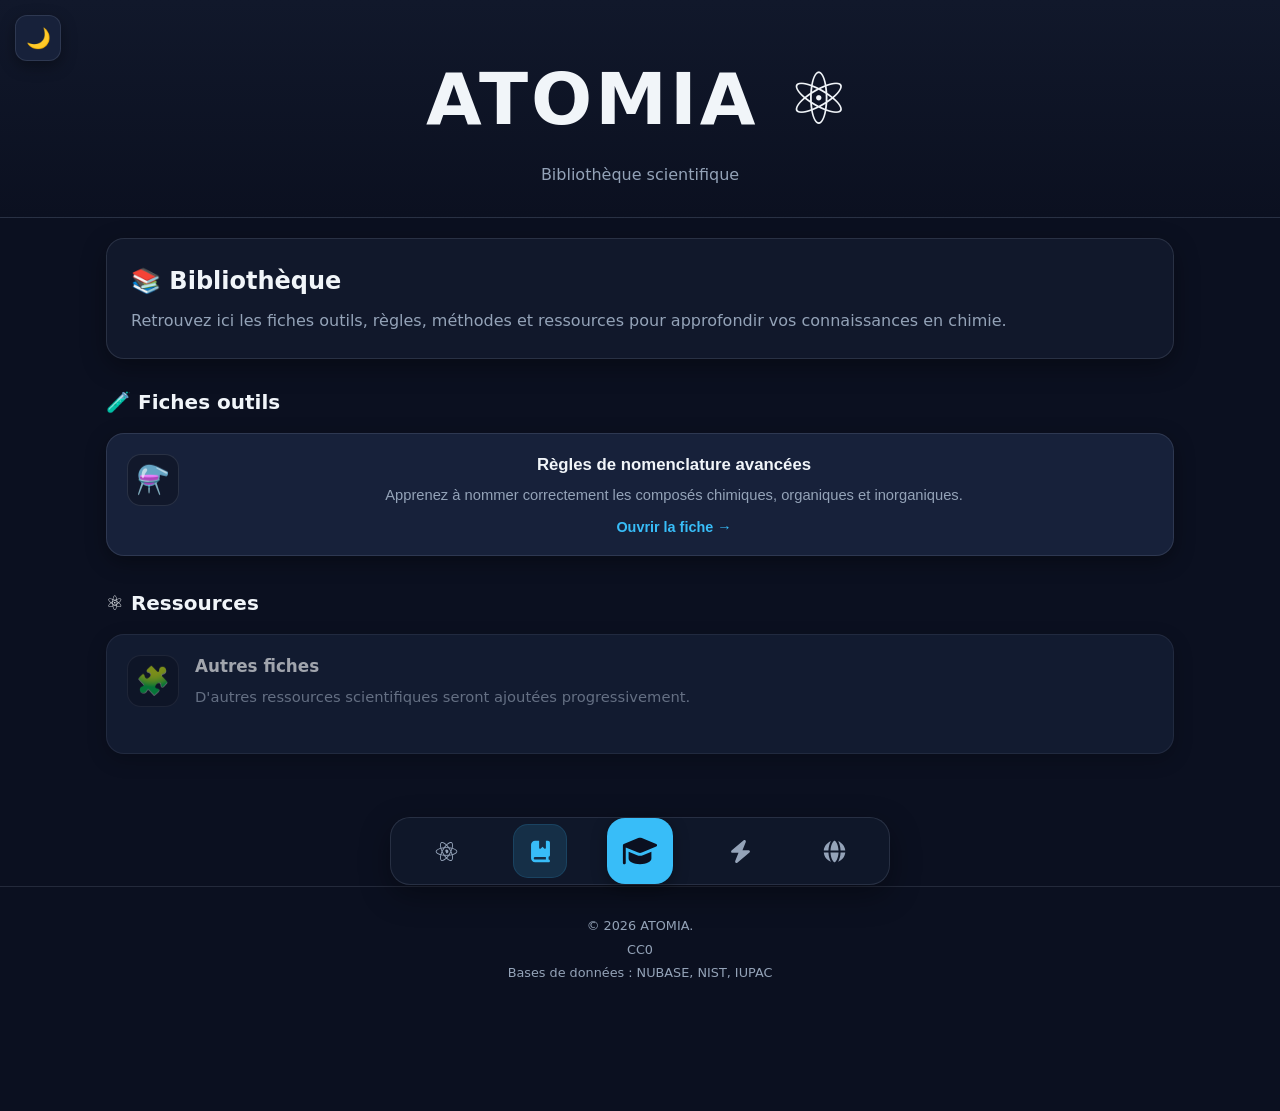
==== commit 16ac1077: "Refactor book.html structure and content" ====
--- a/book.html
+++ b/book.html
@@ -37,92 +37,113 @@
 
     <main class="book-page">
 
-        <!-- INTRODUCTION -->
-
-        <section class="book-intro">
-            <h2>📚 Bibliothèque</h2>
-
-            <p>
-                Retrouvez ici les fiches outils, règles,
-                méthodes et ressources pour approfondir
-                vos connaissances en chimie.
-            </p>
-        </section>
-
-
         <!-- =================================================
-             FICHES OUTILS
+             VUE DE LA FICHE DE NOMENCLATURE
+             Affichée par app.js sans changer de page
         ================================================== -->
 
-        <section class="book-section">
-
-            <h2>🧪 Fiches outils</h2>
-
-            <!-- RÈGLES DE NOMENCLATURE -->
-
-            <a
-                href="nomenclature.html"
-                class="book-card"
-                aria-label="Règles de nomenclature avancées"
-            >
-
-                <div class="book-card-icon">
-                    ⚗️
+        <div
+            id="nomenclature-view"
+            class="nomenclature-view"
+            hidden
+        ></div>
+
+
+        <!-- =================================================
+             BIBLIOTHÈQUE
+        ================================================== -->
+
+        <div id="book-library-view">
+
+            <!-- INTRODUCTION -->
+
+            <section class="book-intro">
+                <h2>📚 Bibliothèque</h2>
+
+                <p>
+                    Retrouvez ici les fiches outils, règles,
+                    méthodes et ressources pour approfondir
+                    vos connaissances en chimie.
+                </p>
+            </section>
+
+
+            <!-- =================================================
+                 FICHES OUTILS
+            ================================================== -->
+
+            <section class="book-section">
+
+                <h2>🧪 Fiches outils</h2>
+
+                <!-- RÈGLES DE NOMENCLATURE -->
+
+                <button
+                    type="button"
+                    class="book-card"
+                    id="nomenclature-card"
+                    aria-label="Règles de nomenclature avancées"
+                >
+
+                    <div class="book-card-icon">
+                        ⚗️
+                    </div>
+
+                    <div class="book-card-content">
+
+                        <h3>
+                            Règles de nomenclature avancées
+                        </h3>
+
+                        <p>
+                            Apprenez à nommer correctement les
+                            composés chimiques, organiques et
+                            inorganiques.
+                        </p>
+
+                        <span class="book-card-link">
+                            Ouvrir la fiche →
+                        </span>
+
+                    </div>
+
+                </button>
+
+            </section>
+
+
+            <!-- =================================================
+                 AUTRES RESSOURCES
+            ================================================== -->
+
+            <section class="book-section">
+
+                <h2>⚛️ Ressources</h2>
+
+                <div class="book-card book-card-disabled">
+
+                    <div class="book-card-icon">
+                        🧩
+                    </div>
+
+                    <div class="book-card-content">
+
+                        <h3>
+                            Autres fiches
+                        </h3>
+
+                        <p>
+                            D'autres ressources scientifiques
+                            seront ajoutées progressivement.
+                        </p>
+
+                    </div>
+
                 </div>
 
-                <div class="book-card-content">
-
-                    <h3>
-                        Règles de nomenclature avancées
-                    </h3>
-
-                    <p>
-                        Apprenez à nommer correctement les
-                        composés chimiques, organiques et
-                        inorganiques.
-                    </p>
-
-                    <span class="book-card-link">
-                        Ouvrir la fiche →
-                    </span>
-
-                </div>
-
-            </a>
-
-        </section>
-
-
-        <!-- =================================================
-             AUTRES RESSOURCES
-        ================================================== -->
-
-        <section class="book-section">
-
-            <h2>⚛️ Ressources</h2>
-
-            <div class="book-card book-card-disabled">
-
-                <div class="book-card-icon">
-                    🧩
-                </div>
-
-                <div class="book-card-content">
-
-                    <h3>
-                        Autres fiches
-                    </h3>
-
-                    <p>
-                        D'autres ressources scientifiques
-                        seront ajoutées progressivement.
-                    </p>
-
-                </div>
-
-            </div>
-
-        </section>
+            </section>
+
+        </div>
 
     </main>
 
--- a/style.css
+++ b/style.css
@@ -1940,3 +1940,456 @@
 .bottom-nav-item.cours:active {
     transform: translateY(0);
 }
+
+/* ============================================================
+   BIBLIOTHÈQUE — book.html
+   ============================================================ */
+
+.book-page {
+    width: 100%;
+    max-width: 1100px;
+    margin: 0 auto;
+    padding: 20px 16px 100px;
+}
+
+/* Introduction */
+
+.book-intro {
+    background: var(--background-secondary);
+    border: 1px solid var(--border);
+    border-radius: 18px;
+    padding: 24px;
+    margin-bottom: 28px;
+    box-shadow: 0 8px 25px var(--shadow);
+}
+
+.book-intro h2 {
+    margin: 0 0 8px;
+    color: var(--text);
+    font-size: 1.5rem;
+}
+
+.book-intro p {
+    margin: 0;
+    color: var(--text-secondary);
+    line-height: 1.7;
+}
+
+/* Sections */
+
+.book-section {
+    margin-bottom: 32px;
+}
+
+.book-section > h2 {
+    margin: 0 0 16px;
+    color: var(--text);
+    font-size: 1.25rem;
+}
+
+/* Grille */
+
+.book-grid {
+    display: grid;
+    grid-template-columns: repeat(auto-fit, minmax(280px, 1fr));
+    gap: 16px;
+}
+
+/* Cartes */
+
+.book-card {
+    display: flex;
+    align-items: flex-start;
+    gap: 16px;
+    width: 100%;
+    min-height: 120px;
+    padding: 20px;
+    background: var(--card);
+    border: 1px solid var(--border);
+    border-radius: 18px;
+    color: var(--text);
+    text-decoration: none;
+    box-shadow: 0 6px 20px var(--shadow);
+    transition:
+        transform 0.2s ease,
+        border-color 0.2s ease,
+        box-shadow 0.2s ease,
+        background 0.2s ease;
+}
+
+.book-card:hover {
+    transform: translateY(-3px);
+    border-color: var(--accent);
+    box-shadow: 0 10px 28px var(--shadow);
+}
+
+.book-card:active {
+    transform: translateY(-1px);
+}
+
+/* Icône */
+
+.book-card-icon {
+    flex: 0 0 52px;
+    width: 52px;
+    height: 52px;
+    display: flex;
+    align-items: center;
+    justify-content: center;
+    border-radius: 14px;
+    background: var(--background-secondary);
+    border: 1px solid var(--border);
+    font-size: 1.7rem;
+}
+
+/* Contenu */
+
+.book-card-content {
+    min-width: 0;
+    flex: 1;
+}
+
+.book-card-content h3 {
+    margin: 0 0 7px;
+    color: var(--text);
+    font-size: 1.05rem;
+    line-height: 1.35;
+}
+
+.book-card-content p {
+    margin: 0 0 12px;
+    color: var(--text-secondary);
+    font-size: 0.92rem;
+    line-height: 1.6;
+}
+
+/* Lien interne de la carte */
+
+.book-card-link {
+    display: inline-block;
+    color: var(--accent);
+    font-size: 0.9rem;
+    font-weight: 600;
+}
+
+/* Carte désactivée */
+
+.book-card-disabled {
+    cursor: default;
+    opacity: 0.65;
+}
+
+.book-card-disabled:hover {
+    transform: none;
+    border-color: var(--border);
+    box-shadow: 0 6px 20px var(--shadow);
+}
+
+/* ============================================================
+   CONTENU DE NOMENCLATURE AFFICHÉ DANS book.html
+   ============================================================ */
+
+.nomenclature-content {
+    margin-top: 24px;
+}
+
+/* Bloc d'une grande section */
+
+.nomenclature-section {
+    margin-bottom: 24px;
+    padding: 22px;
+    background: var(--card);
+    border: 1px solid var(--border);
+    border-radius: 18px;
+    box-shadow: 0 6px 20px var(--shadow);
+}
+
+.nomenclature-section h2 {
+    margin: 0 0 14px;
+    color: var(--text);
+    font-size: 1.25rem;
+}
+
+.nomenclature-section h3 {
+    margin: 20px 0 10px;
+    color: var(--text);
+    font-size: 1.05rem;
+}
+
+.nomenclature-section p {
+    color: var(--text-secondary);
+    line-height: 1.7;
+}
+
+/* Règles individuelles */
+
+.nomenclature-rule {
+    margin: 14px 0;
+    padding: 15px 16px;
+    background: var(--background-secondary);
+    border: 1px solid var(--border);
+    border-radius: 12px;
+}
+
+.nomenclature-rule strong {
+    color: var(--text);
+}
+
+.nomenclature-rule p {
+    margin: 6px 0 0;
+}
+
+/* Formules */
+
+.nomenclature-formula {
+    display: inline-block;
+    margin: 4px 0;
+    padding: 5px 9px;
+    background: var(--background-secondary);
+    border: 1px solid var(--border);
+    border-radius: 7px;
+    color: var(--accent);
+    font-family: "Courier New", monospace;
+    font-weight: 600;
+}
+
+/* Exemples */
+
+.nomenclature-example {
+    margin: 14px 0;
+    padding: 16px;
+    background: var(--background-secondary);
+    border-left: 3px solid var(--accent);
+    border-radius: 0 12px 12px 0;
+}
+
+.nomenclature-example-title {
+    margin-bottom: 8px;
+    color: var(--text);
+    font-weight: 700;
+}
+
+.nomenclature-example code {
+    color: var(--accent);
+    font-family: "Courier New", monospace;
+    font-size: 0.95rem;
+}
+
+/* Badges */
+
+.nomenclature-badges {
+    display: flex;
+    flex-wrap: wrap;
+    gap: 8px;
+    margin: 12px 0;
+}
+
+.nomenclature-badge {
+    display: inline-flex;
+    align-items: center;
+    padding: 6px 10px;
+    background: var(--background-secondary);
+    border: 1px solid var(--border);
+    border-radius: 999px;
+    color: var(--text-secondary);
+    font-size: 0.82rem;
+}
+
+/* ============================================================
+   TABLEAUX — notamment erreurs fréquentes
+   ============================================================ */
+
+.nomenclature-table-wrapper {
+    width: 100%;
+    overflow-x: auto;
+    margin: 16px 0;
+    border: 1px solid var(--border);
+    border-radius: 14px;
+}
+
+.nomenclature-table {
+    width: 100%;
+    min-width: 650px;
+    border-collapse: collapse;
+    background: var(--background-secondary);
+}
+
+.nomenclature-table th,
+.nomenclature-table td {
+    padding: 12px 14px;
+    border-bottom: 1px solid var(--border);
+    text-align: left;
+    vertical-align: top;
+}
+
+.nomenclature-table th {
+    color: var(--text);
+    background: var(--card);
+    font-weight: 700;
+}
+
+.nomenclature-table td {
+    color: var(--text-secondary);
+    line-height: 1.5;
+}
+
+.nomenclature-table tr:last-child td {
+    border-bottom: none;
+}
+
+/* Formulations incorrectes / correctes */
+
+.nomenclature-incorrect {
+    color: #EF4444;
+    font-weight: 600;
+}
+
+.nomenclature-correct {
+    color: #22C55E;
+    font-weight: 600;
+}
+
+/* ============================================================
+   RECHERCHE DANS LA NOMENCLATURE
+   ============================================================ */
+
+.nomenclature-search {
+    width: 100%;
+    margin: 0 0 20px;
+    padding: 13px 15px;
+    background: var(--background-secondary);
+    border: 1px solid var(--border);
+    border-radius: 12px;
+    color: var(--text);
+    font-size: 0.95rem;
+    outline: none;
+    transition:
+        border-color 0.2s ease,
+        box-shadow 0.2s ease;
+}
+
+.nomenclature-search::placeholder {
+    color: var(--text-secondary);
+}
+
+.nomenclature-search:focus {
+    border-color: var(--accent);
+    box-shadow: 0 0 0 3px rgba(56, 189, 248, 0.12);
+}
+
+/* Liste de composés */
+
+.nomenclature-compounds {
+    display: grid;
+    grid-template-columns: repeat(auto-fit, minmax(250px, 1fr));
+    gap: 12px;
+}
+
+.nomenclature-compound {
+    padding: 15px;
+    background: var(--background-secondary);
+    border: 1px solid var(--border);
+    border-radius: 12px;
+}
+
+.nomenclature-compound strong {
+    display: block;
+    margin-bottom: 5px;
+    color: var(--text);
+}
+
+.nomenclature-compound span {
+    color: var(--text-secondary);
+    font-size: 0.9rem;
+}
+
+/* ============================================================
+   RESPONSIVE — BOOK
+   ============================================================ */
+
+@media (max-width: 700px) {
+
+    .book-page {
+        padding: 16px 12px 100px;
+    }
+
+    .book-intro {
+        padding: 19px;
+        border-radius: 15px;
+    }
+
+    .book-intro h2 {
+        font-size: 1.3rem;
+    }
+
+    .book-section > h2 {
+        font-size: 1.15rem;
+    }
+
+    .book-grid {
+        grid-template-columns: 1fr;
+    }
+
+    .book-card {
+        padding: 17px;
+        min-height: 105px;
+        border-radius: 15px;
+    }
+
+    .book-card-icon {
+        flex-basis: 46px;
+        width: 46px;
+        height: 46px;
+        font-size: 1.45rem;
+    }
+
+    .nomenclature-section {
+        padding: 17px;
+        border-radius: 15px;
+    }
+
+    .nomenclature-section h2 {
+        font-size: 1.15rem;
+    }
+
+    .nomenclature-table {
+        min-width: 600px;
+    }
+}
+
+/* Très petits écrans */
+
+@media (max-width: 400px) {
+
+    .book-card {
+        gap: 12px;
+        padding: 15px;
+    }
+
+    .book-card-icon {
+        flex-basis: 42px;
+        width: 42px;
+        height: 42px;
+        font-size: 1.3rem;
+    }
+
+    .book-card-content h3 {
+        font-size: 0.98rem;
+    }
+
+    .book-card-content p {
+        font-size: 0.86rem;
+    }
+
+    .nomenclature-section {
+        padding: 14px;
+    }
+}
+
+/* Accessibilité */
+
+.book-card:focus-visible,
+.nomenclature-search:focus-visible {
+    outline: 2px solid var(--accent);
+    outline-offset: 3px;
+}
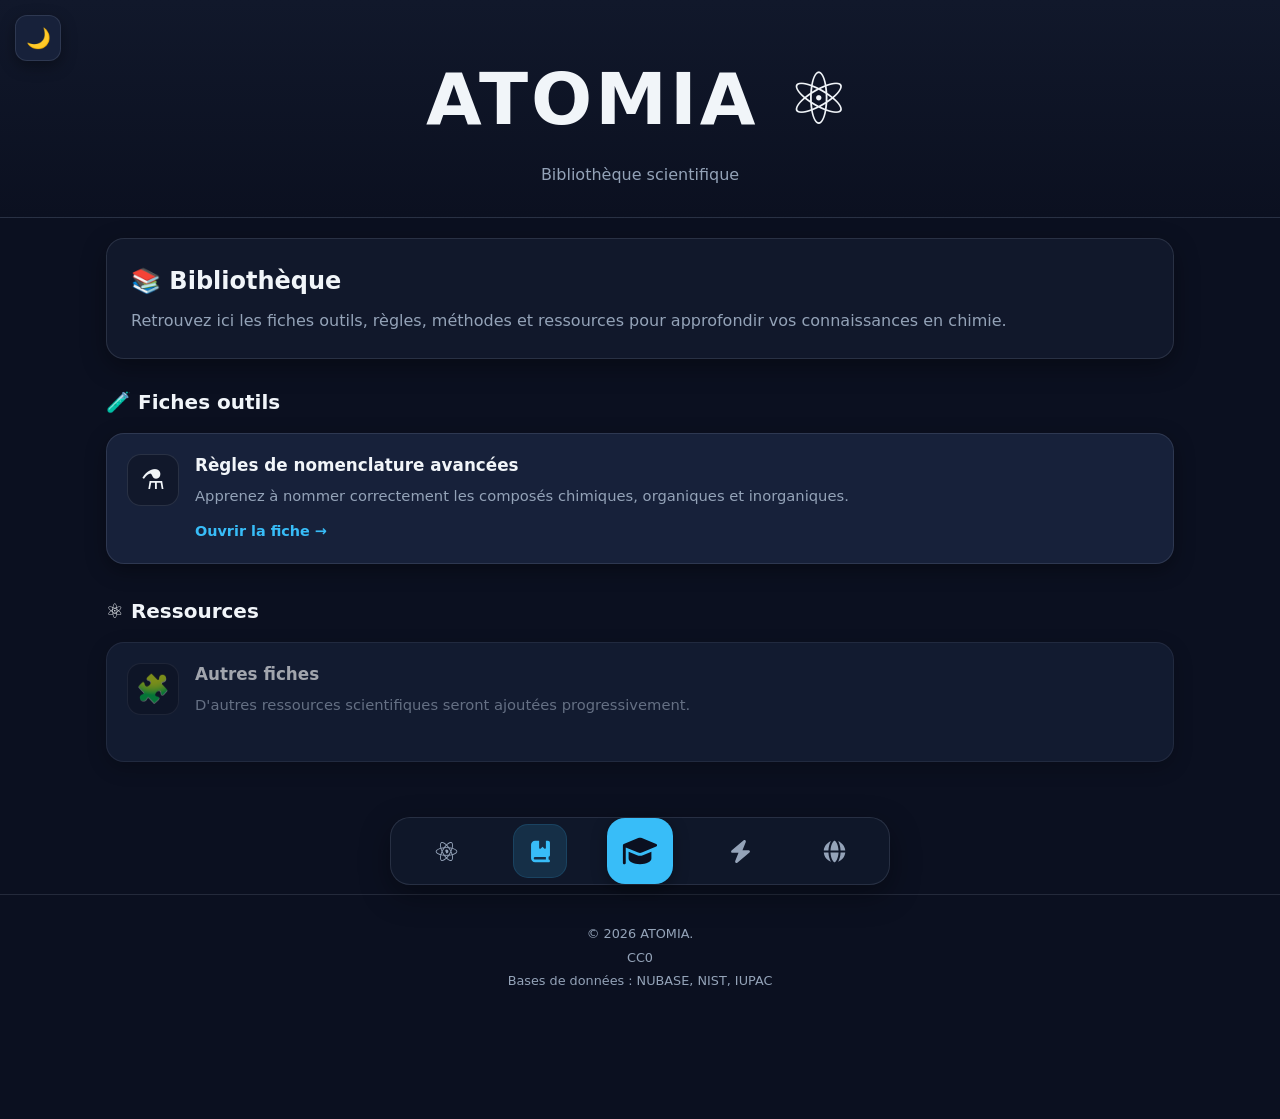
==== commit f88122a9: "Update book.html with new content and links" ====
--- a/book.html
+++ b/book.html
@@ -39,7 +39,7 @@
 
         <!-- =================================================
              VUE DE LA FICHE DE NOMENCLATURE
-             Affichée par app.js sans changer de page
+             Conservée pour compatibilité avec app.js
         ================================================== -->
 
         <div
@@ -58,6 +58,7 @@
             <!-- INTRODUCTION -->
 
             <section class="book-intro">
+
                 <h2>📚 Bibliothèque</h2>
 
                 <p>
@@ -65,6 +66,7 @@
                     méthodes et ressources pour approfondir
                     vos connaissances en chimie.
                 </p>
+
             </section>
 
 
@@ -76,10 +78,11 @@
 
                 <h2>🧪 Fiches outils</h2>
 
+
                 <!-- RÈGLES DE NOMENCLATURE -->
 
-                <button
-                    type="button"
+                <a
+                    href="nomenclature.html"
                     class="book-card"
                     id="nomenclature-card"
                     aria-label="Règles de nomenclature avancées"
@@ -107,7 +110,7 @@
 
                     </div>
 
-                </button>
+                </a>
 
             </section>
 
@@ -119,6 +122,7 @@
             <section class="book-section">
 
                 <h2>⚛️ Ressources</h2>
+
 
                 <div class="book-card book-card-disabled">
 
@@ -179,7 +183,9 @@
         aria-label="Navigation principale"
     >
 
-        <!-- TABLEAU -->
+        <!-- =================================================
+             TABLEAU
+        ================================================== -->
 
         <a
             href="index.html"
@@ -200,7 +206,9 @@
         </a>
 
 
-        <!-- BIBLIOTHÈQUE -->
+        <!-- =================================================
+             BIBLIOTHÈQUE
+        ================================================== -->
 
         <a
             href="book.html"
@@ -221,7 +229,9 @@
         </a>
 
 
-        <!-- COURS -->
+        <!-- =================================================
+             COURS
+        ================================================== -->
 
         <a
             href="cours.html"
@@ -242,7 +252,9 @@
         </a>
 
 
-        <!-- VALENCES -->
+        <!-- =================================================
+             VALENCES
+        ================================================== -->
 
         <a
             href="valences.html"
@@ -263,7 +275,9 @@
         </a>
 
 
-        <!-- EN SAVOIR PLUS -->
+        <!-- =================================================
+             EN SAVOIR PLUS
+        ================================================== -->
 
         <a
             href="plus.html"
--- a/style.css
+++ b/style.css
@@ -8,16 +8,6 @@
    1. VARIABLES DU THÈME
    ========================================================= */
 
-/*
-   Les variables CSS permettent de stocker nos couleurs
-   une seule fois.
-
-   Ensuite, au lieu d'écrire #0B1020 partout, on écrit
-   simplement var(--background).
-
-   C'est très pratique si on veut changer le thème plus tard.
-*/
-
 :root {
 
     /* Interface */
@@ -32,7 +22,6 @@
     --accent-dark: #0284C7;
 
     /* Familles chimiques */
-
     --alkali-metal: #EF4444;
     --alkaline-earth-metal: #F97316;
     --transition-metal: #EAB308;
@@ -135,7 +124,6 @@
 main {
 
     width: min(1500px, 100%);
-
     margin: 0 auto;
 
     padding: 30px 20px 60px;
@@ -210,16 +198,6 @@
     font-size: 1.7rem;
 }
 
-
-/*
-   Le tableau utilise CSS Grid.
-
-   18 colonnes = 18 groupes du tableau périodique.
-
-   Chaque élément sera placé par JavaScript grâce
-   à son groupe et sa période.
-*/
-
 .periodic-table {
 
     display: grid;
@@ -255,7 +233,6 @@
     align-items: center;
 
     min-width: 65px;
-
     min-height: 85px;
 
     padding: 7px;
@@ -276,15 +253,6 @@
         filter 0.18s ease;
 }
 
-
-/*
-   :hover s'active quand la souris passe au-dessus
-   d'une case.
-
-   transform: translateY(-4px)
-   fait légèrement monter la case.
-*/
-
 .element:hover {
 
     transform: translateY(-4px);
@@ -297,21 +265,12 @@
     z-index: 2;
 }
 
-
-/*
-   Quand on navigue au clavier avec TAB,
-   on garde un indicateur visuel.
-*/
-
 .element:focus-visible {
 
     outline: 2px solid var(--accent);
 
     outline-offset: 2px;
 }
-
-
-/* Numéro atomique */
 
 .element .atomic-number {
 
@@ -325,9 +284,6 @@
     color: var(--text-secondary);
 }
 
-
-/* Symbole */
-
 .element .symbol {
 
     font-size: 1.45rem;
@@ -339,9 +295,6 @@
     margin-bottom: 5px;
 }
 
-
-/* Nom */
-
 .element .name {
 
     font-size: 0.65rem;
@@ -358,9 +311,6 @@
 
     max-width: 100%;
 }
-
-
-/* Masse atomique */
 
 .element .atomic-mass {
 
@@ -416,13 +366,6 @@
     border-color: var(--actinide);
 }
 
-
-/*
-   Petit effet lumineux au survol.
-
-   Chaque famille reprend sa propre couleur.
-*/
-
 .element.alkali-metal:hover {
     box-shadow: 0 0 18px var(--alkali-metal);
 }
@@ -484,12 +427,6 @@
         0 15px 40px var(--shadow);
 }
 
-
-/*
-   Cette classe permet à JavaScript de cacher
-   complètement la fiche.
-*/
-
 .hidden {
     display: none;
 }
@@ -542,7 +479,6 @@
 }
 
 footer p {
-
     margin: 4px 0;
 }
 
@@ -565,7 +501,6 @@
 
         overflow-x: auto;
     }
-
 }
 
 
@@ -645,54 +580,61 @@
         animation-duration: 0.01ms !important;
     }
 }
+
+
 /* =========================================================
    LÉGENDE
    ========================================================= */
 
 .legend {
+
     margin: 40px auto;
+
     padding: 0;
+
     max-width: 1000px;
 
     background: var(--background-secondary);
+
     border: 1px solid rgba(56, 189, 248, 0.15);
+
     border-radius: 16px;
 
     overflow: hidden;
 }
 
-
-/* Bouton titre + flèche */
-
 .legend-header {
+
     width: 100%;
 
     display: flex;
+
     align-items: center;
+
     justify-content: space-between;
 
     padding: 20px 24px;
 
     background: transparent;
+
     border: none;
 
     color: var(--text);
 
     cursor: pointer;
+
     text-align: left;
 }
 
-
 .legend-header h2 {
+
     margin: 0;
 
     font-size: 1.4rem;
 }
 
-
-/* Petite flèche créée en CSS */
-
 .legend-arrow {
+
     width: 9px;
     height: 9px;
 
@@ -704,11 +646,10 @@
     transition: transform 0.25s ease;
 }
 
-
-/* Contenu fermé */
-
 .legend-content {
+
     max-height: 0;
+
     overflow: hidden;
 
     padding: 0 24px;
@@ -721,43 +662,31 @@
         padding 0.35s ease;
 }
 
-
-/* Contenu ouvert */
-
 .legend.open .legend-content {
+
     max-height: 1000px;
 
     padding: 0 24px 20px;
 
     opacity: 1;
 }
-
-
-/* Flèche vers le bas quand ouvert */
 
 .legend.open .legend-arrow {
     transform: rotate(45deg);
 }
 
-
-/* Paragraphes */
-
 .legend-content p {
+
     margin: 10px 0;
 
     color: var(--text-secondary);
+
     line-height: 1.6;
 }
-
-
-/* Effet au survol */
 
 .legend-header:hover {
     background: rgba(56, 189, 248, 0.05);
 }
-
-
-/* Mobile */
 
 @media (max-width: 600px) {
 
@@ -779,8 +708,9 @@
         padding-right: 18px;
         padding-bottom: 18px;
     }
-
-}
+}
+
+
 /* =========================================================
    SECTIONS DÉPLIABLES DES FICHES ÉLÉMENTS
    ========================================================= */
@@ -789,36 +719,35 @@
     overflow: hidden;
 }
 
-
-/* Bouton de la section */
-
 .section-toggle {
+
     width: 100%;
 
     display: flex;
+
     align-items: center;
+
     justify-content: space-between;
 
     padding: 5px 0;
 
     background: transparent;
+
     border: none;
 
     color: var(--text);
 
     cursor: pointer;
+
     text-align: left;
 }
-
 
 .section-toggle h3 {
     margin: 0;
 }
 
-
-/* Vraie flèche créée en CSS */
-
 .section-arrow {
+
     width: 9px;
     height: 9px;
 
@@ -830,10 +759,8 @@
     transition: transform 0.25s ease;
 }
 
-
-/* Contenu fermé */
-
 .section-content {
+
     max-height: 0;
 
     overflow: hidden;
@@ -845,31 +772,20 @@
         opacity 0.25s ease;
 }
 
-
-/* Contenu ouvert */
-
 .collapsible-section.open .section-content {
+
     max-height: 5000px;
 
     opacity: 1;
 }
-
-
-/* Flèche vers le bas */
 
 .collapsible-section.open .section-arrow {
     transform: rotate(45deg);
 }
 
-
-/* Effet au survol */
-
 .section-toggle:hover {
     opacity: 0.85;
 }
-
-
-/* Accessibilité : moins d'animations */
 
 @media (prefers-reduced-motion: reduce) {
 
@@ -877,55 +793,60 @@
     .section-content {
         transition: none;
     }
-
-}
+}
+
 
 /* =========================================================
-   FICHES ÉLÉMENTS - NOUVELLES SECTIONS
+   FICHES ÉLÉMENTS — NOUVELLES SECTIONS
    ========================================================= */
 
 .collapsible-section {
+
     margin: 20px 0;
+
     padding: 18px 20px;
+
     background: var(--card);
+
     border-radius: 14px;
+
     border: 1px solid rgba(56, 189, 248, 0.12);
+
     overflow: hidden;
 }
 
-
-/* ---------------------------------------------------------
-   BOUTON DES SECTIONS
-   --------------------------------------------------------- */
-
 .section-toggle {
+
     width: 100%;
+
     display: flex;
+
     align-items: center;
+
     justify-content: space-between;
 
     padding: 5px 0;
 
     background: transparent;
+
     border: none;
 
     color: var(--text);
 
     cursor: pointer;
+
     text-align: left;
 }
 
 .section-toggle h3 {
+
     margin: 0;
+
     font-size: 1.1rem;
 }
 
-
-/* ---------------------------------------------------------
-   FLÈCHE
-   --------------------------------------------------------- */
-
 .section-arrow {
+
     width: 9px;
     height: 9px;
 
@@ -941,13 +862,10 @@
     transform: rotate(45deg);
 }
 
-
-/* ---------------------------------------------------------
-   CONTENU DÉPLIABLE
-   --------------------------------------------------------- */
-
 .section-content {
+
     max-height: 0;
+
     overflow: hidden;
 
     opacity: 0;
@@ -958,16 +876,14 @@
 }
 
 .collapsible-section.open .section-content {
+
     max-height: 5000px;
+
     opacity: 1;
 }
 
-
-/* ---------------------------------------------------------
-   GRILLE DES INFORMATIONS
-   --------------------------------------------------------- */
-
 .info-grid {
+
     display: grid;
 
     grid-template-columns:
@@ -978,12 +894,8 @@
     margin-top: 15px;
 }
 
-
-/* ---------------------------------------------------------
-   CARTE D'INFORMATION
-   --------------------------------------------------------- */
-
 .info-card {
+
     padding: 14px;
 
     background: var(--background-secondary);
@@ -993,52 +905,55 @@
     border: 1px solid rgba(56, 189, 248, 0.08);
 
     display: flex;
+
     flex-direction: column;
 
     gap: 6px;
 }
 
 .info-card strong {
+
     color: var(--accent);
+
     font-size: 0.85rem;
 }
 
 .info-card span {
-    color: var(--text);
+
+    color: var(--text);
+
     line-height: 1.4;
 }
-
-
-/* ---------------------------------------------------------
-   SOUS-INFORMATIONS
-   --------------------------------------------------------- */
 
 .sub-info {
     margin-top: 20px;
 }
 
 .sub-info h4 {
+
     margin-bottom: 10px;
+
     color: var(--text);
 }
 
 .sub-info ul {
+
     margin: 0;
+
     padding-left: 20px;
 }
 
 .sub-info li {
+
     margin: 6px 0;
-    color: var(--text-secondary);
-}
-
-
-/* ---------------------------------------------------------
-   ÉTATS D'OXYDATION
-   --------------------------------------------------------- */
+
+    color: var(--text-secondary);
+}
 
 .oxidation-states {
+
     display: flex;
+
     flex-wrap: wrap;
 
     gap: 10px;
@@ -1047,12 +962,15 @@
 }
 
 .oxidation-state {
+
     display: inline-flex;
 
     align-items: center;
+
     justify-content: center;
 
     min-width: 42px;
+
     padding: 8px 12px;
 
     background: var(--background-secondary);
@@ -1066,13 +984,10 @@
     border: 1px solid rgba(56, 189, 248, 0.15);
 }
 
-
-/* ---------------------------------------------------------
-   FORMULES
-   --------------------------------------------------------- */
-
 .formulas-list {
+
     display: flex;
+
     flex-direction: column;
 
     gap: 10px;
@@ -1081,12 +996,15 @@
 }
 
 .formula-button {
+
     width: 100%;
 
     padding: 14px;
 
     display: flex;
+
     align-items: center;
+
     gap: 10px;
 
     background: var(--background-secondary);
@@ -1107,7 +1025,9 @@
 }
 
 .formula-button:hover {
+
     border-color: var(--accent);
+
     transform: translateX(3px);
 }
 
@@ -1115,12 +1035,8 @@
     color: var(--accent);
 }
 
-
-/* ---------------------------------------------------------
-   NUCLÉIDES
-   --------------------------------------------------------- */
-
 .nuclides-list {
+
     display: grid;
 
     grid-template-columns:
@@ -1132,6 +1048,7 @@
 }
 
 .nuclide-card {
+
     padding: 14px;
 
     background: var(--background-secondary);
@@ -1142,24 +1059,23 @@
 }
 
 .nuclide-card h4 {
+
     margin: 0 0 10px;
 
     color: var(--accent);
+
     font-size: 1.05rem;
 }
 
 .nuclide-card p {
+
     margin: 5px 0;
 
     color: var(--text-secondary);
 }
 
-
-/* ---------------------------------------------------------
-   IONS
-   --------------------------------------------------------- */
-
 .ions-list {
+
     display: grid;
 
     grid-template-columns:
@@ -1171,6 +1087,7 @@
 }
 
 .ion-card {
+
     padding: 14px;
 
     background: var(--background-secondary);
@@ -1181,6 +1098,7 @@
 }
 
 .ion-card h4 {
+
     margin: 0 0 10px;
 
     color: var(--accent);
@@ -1189,17 +1107,14 @@
 }
 
 .ion-card p {
+
     margin: 5px 0;
 
     color: var(--text-secondary);
 }
 
-
-/* ---------------------------------------------------------
-   DONNÉES ABSENTES
-   --------------------------------------------------------- */
-
 .empty-data {
+
     margin-top: 15px;
 
     color: var(--text-secondary);
@@ -1207,12 +1122,8 @@
     font-style: italic;
 }
 
-
-/* ---------------------------------------------------------
-   BOUTON FERMER
-   --------------------------------------------------------- */
-
 .close-element {
+
     display: block;
 
     margin: 30px auto 10px;
@@ -1237,16 +1148,14 @@
 }
 
 .close-element:hover {
+
     background: var(--accent-dark);
+
     transform: translateY(-2px);
 }
 
-
-/* ---------------------------------------------------------
-   FICHE ÉLÉMENT
-   --------------------------------------------------------- */
-
 .element-header {
+
     display: flex;
 
     align-items: center;
@@ -1264,16 +1173,15 @@
     border: 1px solid rgba(56, 189, 248, 0.12);
 }
 
-/* =========================================================
-   FIN DE LA FICHE ÉLÉMENT
-   ========================================================= */
-
 .element-symbol-large {
+
     width: 80px;
     height: 80px;
 
     display: flex;
+
     align-items: center;
+
     justify-content: center;
 
     flex-shrink: 0;
@@ -1287,6 +1195,7 @@
     color: var(--text);
 
     font-size: 2rem;
+
     font-weight: 800;
 }
 
@@ -1329,6 +1238,7 @@
     height: 46px;
 
     display: flex;
+
     align-items: center;
     justify-content: center;
 
@@ -1358,7 +1268,6 @@
     transform: translateY(-2px);
 
     border-color: var(--accent);
-
 }
 
 
@@ -1382,11 +1291,6 @@
     --shadow: rgba(15, 23, 42, 0.18);
 }
 
-
-/* =========================================================
-   MODE CLAIR — TABLEAU
-   ========================================================= */
-
 body.light-theme .periodic-table .element {
 
     color: var(--text);
@@ -1395,20 +1299,13 @@
 }
 
 body.light-theme .periodic-table .element .symbol {
-
     color: var(--text);
 }
 
 body.light-theme .periodic-table .element .atomic-number,
 body.light-theme .periodic-table .element .element-name {
-
-    color: var(--text-secondary);
-}
-
-
-/* =========================================================
-   MODE CLAIR — RECHERCHE
-   ========================================================= */
+    color: var(--text-secondary);
+}
 
 body.light-theme #search {
 
@@ -1417,20 +1314,10 @@
     color: var(--text);
 }
 
-
-/* =========================================================
-   MODE CLAIR — FICHE
-   ========================================================= */
-
 body.light-theme .element-view {
 
     background: var(--background-secondary);
 }
-
-
-/* =========================================================
-   RESPONSIVE — BOUTON THÈME
-   ========================================================= */
 
 @media (max-width: 600px) {
 
@@ -1444,17 +1331,20 @@
 
         font-size: 1.1rem;
     }
-
-}
+}
+
 
 /* ============================================================
    NAVIGATION PRINCIPALE — BARRE DU BAS
 ============================================================ */
 
 .bottom-nav {
+
     position: fixed;
+
     left: 50%;
     bottom: 15px;
+
     transform: translateX(-50%);
 
     z-index: 1000;
@@ -1463,13 +1353,16 @@
     height: 68px;
 
     display: flex;
+
     align-items: center;
     justify-content: space-around;
 
     padding: 8px;
 
     background: rgba(17, 24, 43, 0.92);
+
     border: 1px solid var(--border);
+
     border-radius: 20px;
 
     box-shadow: 0 10px 30px var(--shadow);
@@ -1478,14 +1371,13 @@
     -webkit-backdrop-filter: blur(14px);
 }
 
-
-/* Chaque bouton */
-
 .bottom-nav-item {
+
     width: 54px;
     height: 54px;
 
     display: flex;
+
     align-items: center;
     justify-content: center;
 
@@ -1501,10 +1393,8 @@
         transform 0.2s ease;
 }
 
-
-/* Icônes SVG */
-
 .bottom-nav-item svg {
+
     width: 27px;
     height: 27px;
 
@@ -1515,11 +1405,10 @@
         fill 0.2s ease;
 }
 
-
-/* Survol */
-
 .bottom-nav-item:hover {
+
     color: var(--accent);
+
     background: rgba(56, 189, 248, 0.10);
 
     transform: translateY(-2px);
@@ -1529,10 +1418,8 @@
     transform: scale(1.08);
 }
 
-
-/* Page actuellement sélectionnée */
-
 .bottom-nav-item.active {
+
     color: var(--accent);
 
     background: rgba(56, 189, 248, 0.14);
@@ -1541,12 +1428,8 @@
         inset 0 0 0 1px rgba(56, 189, 248, 0.15);
 }
 
-
-/* ============================================================
-   MODE CLAIR
-============================================================ */
-
 body.light-theme .bottom-nav {
+
     background: rgba(255, 255, 255, 0.92);
 
     border-color: var(--border);
@@ -1559,25 +1442,23 @@
 }
 
 body.light-theme .bottom-nav-item:hover {
+
     color: var(--accent);
 
     background: rgba(2, 132, 199, 0.08);
 }
 
 body.light-theme .bottom-nav-item.active {
+
     color: var(--accent);
 
     background: rgba(2, 132, 199, 0.12);
 }
 
-
-/* ============================================================
-   MOBILE
-============================================================ */
-
 @media (max-width: 600px) {
 
     .bottom-nav {
+
         bottom: 10px;
 
         width: calc(100% - 20px);
@@ -1588,20 +1469,19 @@
         padding: 6px;
     }
 
-
     .bottom-nav-item {
+
         width: 50px;
         height: 50px;
 
         border-radius: 14px;
     }
 
-
     .bottom-nav-item svg {
+
         width: 25px;
         height: 25px;
     }
-
 }
 
 
@@ -1613,61 +1493,80 @@
     padding-bottom: 100px;
 }
 
+
 /* ============================================================
    PAGE VALENCES
 ============================================================ */
 
 .valences-page {
+
     width: min(100%, 1000px);
+
     margin: 0 auto;
+
     padding: 30px 20px 40px;
 }
 
 .page-introduction {
+
     margin-bottom: 30px;
+
     padding: 24px;
+
     background: var(--card);
+
     border: 1px solid var(--border);
+
     border-radius: 18px;
+
     box-shadow: 0 8px 25px var(--shadow);
 }
 
 .page-introduction h2 {
+
     margin: 0 0 8px;
-    color: var(--text);
+
+    color: var(--text);
+
     font-size: 1.8rem;
 }
 
 .page-introduction p {
+
     margin: 0;
-    color: var(--text-secondary);
+
+    color: var(--text-secondary);
+
     line-height: 1.6;
 }
 
-
-/* Liste */
-
 .valences-list {
+
     display: flex;
+
     flex-direction: column;
+
     gap: 12px;
 }
 
-
-/* Une ligne */
-
 .valence-item {
+
     display: flex;
+
     align-items: center;
+
     gap: 18px;
 
     width: 100%;
+
     min-height: 90px;
 
     padding: 12px 18px;
 
     background: var(--card);
+
     border: 1px solid var(--border);
+
     border-radius: 14px;
 
     box-shadow: 0 5px 18px var(--shadow);
@@ -1679,14 +1578,14 @@
 }
 
 .valence-item:hover {
+
     transform: translateX(4px);
+
     border-color: var(--accent);
 }
 
-
-/* Petite case de l'élément */
-
 .valence-element {
+
     position: relative;
 
     width: 68px;
@@ -1695,35 +1594,35 @@
     flex-shrink: 0;
 
     display: flex;
+
     flex-direction: column;
+
     align-items: center;
     justify-content: center;
 
     background: var(--background-secondary);
 
     border: 2px solid var(--accent);
+
     border-radius: 12px;
 
     box-shadow:
         inset 0 0 15px rgba(56, 189, 248, 0.06);
 }
 
-
-/* Symbole */
-
 .valence-symbol {
+
     color: var(--text);
 
     font-size: 1.45rem;
+
     font-weight: 800;
 
     line-height: 1;
 }
 
-
-/* Numéro atomique */
-
 .valence-number {
+
     margin-top: 6px;
 
     color: var(--text-secondary);
@@ -1731,24 +1630,26 @@
     font-size: 0.72rem;
 }
 
-
-/* Informations à droite */
-
 .valence-information {
+
     min-width: 0;
+
     flex: 1;
 }
 
 .valence-information h3 {
+
     margin: 0 0 7px;
 
     color: var(--text);
 
     font-size: 1.15rem;
+
     font-weight: 700;
 }
 
 .valence-information p {
+
     margin: 0;
 
     color: var(--text-secondary);
@@ -1761,21 +1662,23 @@
 }
 
 .valence-values {
+
     color: var(--accent);
+
     font-weight: 700;
 }
 
-
-/* Adaptation mobile */
-
 @media (max-width: 600px) {
 
     .valences-page {
+
         padding: 20px 12px 30px;
     }
 
     .page-introduction {
+
         padding: 20px;
+
         border-radius: 15px;
     }
 
@@ -1784,6 +1687,7 @@
     }
 
     .valence-item {
+
         gap: 14px;
 
         min-height: 80px;
@@ -1794,6 +1698,7 @@
     }
 
     .valence-element {
+
         width: 60px;
         height: 60px;
     }
@@ -1810,15 +1715,22 @@
         font-size: 0.88rem;
     }
 }
+
 .valence-values {
+
     display: inline-flex;
+
     flex-wrap: wrap;
+
     align-items: center;
+
     gap: 7px;
 }
 
 .valence-badge {
+
     display: inline-flex;
+
     align-items: center;
     justify-content: center;
 
@@ -1830,11 +1742,13 @@
     background: rgba(56, 189, 248, 0.10);
 
     border: 1px solid var(--accent);
+
     border-radius: 999px;
 
     color: var(--accent);
 
     font-size: 0.85rem;
+
     font-weight: 700;
 
     line-height: 1;
@@ -1847,7 +1761,9 @@
 }
 
 .valence-item:focus-visible {
+
     outline: 2px solid var(--accent);
+
     outline-offset: 3px;
 }
 
@@ -1858,6 +1774,7 @@
     }
 
     .valence-badge {
+
         min-width: 34px;
         height: 28px;
 
@@ -1866,30 +1783,44 @@
         font-size: 0.8rem;
     }
 }
+
+
 /* ============================================================
    RECHERCHE DES VALENCES
-   ============================================================ */
+============================================================ */
 
 .valences-search {
+
     width: 100%;
+
     margin: 20px 0;
 }
 
 .valences-search input {
+
     width: 100%;
+
     box-sizing: border-box;
+
     padding: 14px 18px;
 
     background: var(--background-secondary);
+
     border: 1px solid var(--border);
+
     border-radius: 14px;
 
     color: var(--text);
+
     font-size: 1rem;
+
     font-family: inherit;
 
     outline: none;
-    transition: border-color 0.2s, box-shadow 0.2s;
+
+    transition:
+        border-color 0.2s,
+        box-shadow 0.2s;
 }
 
 .valences-search input::placeholder {
@@ -1897,42 +1828,47 @@
 }
 
 .valences-search input:focus {
+
     border-color: var(--accent);
-    box-shadow: 0 0 0 3px rgba(56, 189, 248, 0.12);
-}
+
+    box-shadow:
+        0 0 0 3px rgba(56, 189, 248, 0.12);
+}
+
 
 /* ============================================================
-   BOUTON COURS — BOUTON CENTRAL MIS EN AVANT
+   BOUTON COURS
 ============================================================ */
 
 .bottom-nav-item.cours {
+
     width: 66px;
     height: 66px;
 
     background: var(--accent);
+
     color: var(--background);
 
     border-radius: 18px;
 
-    /* Le bouton dépasse légèrement de la barre */
     position: relative;
+
     z-index: 20;
 
-    /* Ombre pour le faire ressortir */
-    box-shadow: 0 4px 15px rgba(0, 0, 0, 0.35);
-
-    /* Empêche les règles normales des autres boutons de l'écraser */
+    box-shadow:
+        0 4px 15px rgba(0, 0, 0, 0.35);
+
     flex-shrink: 0;
 }
 
-/* Icône du bouton Cours */
 .bottom-nav-item.cours svg {
+
     width: 38px;
     height: 38px;
+
     fill: currentColor;
 }
 
-/* Effet au toucher / survol */
 .bottom-nav-item.cours:hover {
     transform: translateY(-2px);
 }
@@ -1941,75 +1877,104 @@
     transform: translateY(0);
 }
 
+
 /* ============================================================
    BIBLIOTHÈQUE — book.html
-   ============================================================ */
+============================================================ */
 
 .book-page {
+
     width: 100%;
+
     max-width: 1100px;
+
     margin: 0 auto;
+
     padding: 20px 16px 100px;
 }
 
-/* Introduction */
-
 .book-intro {
+
     background: var(--background-secondary);
+
     border: 1px solid var(--border);
+
     border-radius: 18px;
+
     padding: 24px;
+
     margin-bottom: 28px;
+
     box-shadow: 0 8px 25px var(--shadow);
 }
 
 .book-intro h2 {
+
     margin: 0 0 8px;
-    color: var(--text);
+
+    color: var(--text);
+
     font-size: 1.5rem;
 }
 
 .book-intro p {
+
     margin: 0;
-    color: var(--text-secondary);
+
+    color: var(--text-secondary);
+
     line-height: 1.7;
 }
-
-/* Sections */
 
 .book-section {
     margin-bottom: 32px;
 }
 
 .book-section > h2 {
+
     margin: 0 0 16px;
-    color: var(--text);
+
+    color: var(--text);
+
     font-size: 1.25rem;
 }
 
-/* Grille */
-
 .book-grid {
+
     display: grid;
-    grid-template-columns: repeat(auto-fit, minmax(280px, 1fr));
+
+    grid-template-columns:
+        repeat(auto-fit, minmax(280px, 1fr));
+
     gap: 16px;
 }
 
-/* Cartes */
-
 .book-card {
+
     display: flex;
+
     align-items: flex-start;
+
     gap: 16px;
+
     width: 100%;
+
     min-height: 120px;
+
     padding: 20px;
+
     background: var(--card);
+
     border: 1px solid var(--border);
+
     border-radius: 18px;
-    color: var(--text);
+
+    color: var(--text);
+
     text-decoration: none;
+
     box-shadow: 0 6px 20px var(--shadow);
+
     transition:
         transform 0.2s ease,
         border-color 0.2s ease,
@@ -2018,8 +1983,11 @@
 }
 
 .book-card:hover {
+
     transform: translateY(-3px);
+
     border-color: var(--accent);
+
     box-shadow: 0 10px 28px var(--shadow);
 }
 
@@ -2027,107 +1995,143 @@
     transform: translateY(-1px);
 }
 
-/* Icône */
-
 .book-card-icon {
+
     flex: 0 0 52px;
+
     width: 52px;
     height: 52px;
+
     display: flex;
+
     align-items: center;
     justify-content: center;
+
     border-radius: 14px;
+
     background: var(--background-secondary);
+
     border: 1px solid var(--border);
+
     font-size: 1.7rem;
 }
 
-/* Contenu */
-
 .book-card-content {
+
     min-width: 0;
+
     flex: 1;
 }
 
 .book-card-content h3 {
+
     margin: 0 0 7px;
-    color: var(--text);
+
+    color: var(--text);
+
     font-size: 1.05rem;
+
     line-height: 1.35;
 }
 
 .book-card-content p {
+
     margin: 0 0 12px;
-    color: var(--text-secondary);
+
+    color: var(--text-secondary);
+
     font-size: 0.92rem;
+
     line-height: 1.6;
 }
 
-/* Lien interne de la carte */
-
 .book-card-link {
+
     display: inline-block;
+
     color: var(--accent);
+
     font-size: 0.9rem;
+
     font-weight: 600;
 }
 
-/* Carte désactivée */
-
 .book-card-disabled {
+
     cursor: default;
+
     opacity: 0.65;
 }
 
 .book-card-disabled:hover {
+
     transform: none;
+
     border-color: var(--border);
+
     box-shadow: 0 6px 20px var(--shadow);
 }
 
+
 /* ============================================================
-   CONTENU DE NOMENCLATURE AFFICHÉ DANS book.html
-   ============================================================ */
+   CONTENU DE NOMENCLATURE
+============================================================ */
 
 .nomenclature-content {
+
     margin-top: 24px;
 }
 
-/* Bloc d'une grande section */
-
 .nomenclature-section {
+
     margin-bottom: 24px;
+
     padding: 22px;
+
     background: var(--card);
+
     border: 1px solid var(--border);
+
     border-radius: 18px;
+
     box-shadow: 0 6px 20px var(--shadow);
 }
 
 .nomenclature-section h2 {
+
     margin: 0 0 14px;
-    color: var(--text);
+
+    color: var(--text);
+
     font-size: 1.25rem;
 }
 
 .nomenclature-section h3 {
+
     margin: 20px 0 10px;
-    color: var(--text);
+
+    color: var(--text);
+
     font-size: 1.05rem;
 }
 
 .nomenclature-section p {
-    color: var(--text-secondary);
+
+    color: var(--text-secondary);
+
     line-height: 1.7;
 }
 
-/* Règles individuelles */
-
 .nomenclature-rule {
+
     margin: 14px 0;
+
     padding: 15px 16px;
+
     background: var(--background-secondary);
+
     border: 1px solid var(--border);
+
     border-radius: 12px;
 }
 
@@ -2139,97 +2143,142 @@
     margin: 6px 0 0;
 }
 
-/* Formules */
-
 .nomenclature-formula {
+
     display: inline-block;
+
     margin: 4px 0;
+
     padding: 5px 9px;
+
     background: var(--background-secondary);
+
     border: 1px solid var(--border);
+
     border-radius: 7px;
+
     color: var(--accent);
+
     font-family: "Courier New", monospace;
+
     font-weight: 600;
 }
 
-/* Exemples */
-
 .nomenclature-example {
+
     margin: 14px 0;
+
     padding: 16px;
+
     background: var(--background-secondary);
+
     border-left: 3px solid var(--accent);
+
     border-radius: 0 12px 12px 0;
 }
 
 .nomenclature-example-title {
+
     margin-bottom: 8px;
-    color: var(--text);
+
+    color: var(--text);
+
     font-weight: 700;
 }
 
 .nomenclature-example code {
+
     color: var(--accent);
+
     font-family: "Courier New", monospace;
+
     font-size: 0.95rem;
 }
 
-/* Badges */
-
 .nomenclature-badges {
+
     display: flex;
+
     flex-wrap: wrap;
+
     gap: 8px;
+
     margin: 12px 0;
 }
 
 .nomenclature-badge {
+
     display: inline-flex;
+
     align-items: center;
+
     padding: 6px 10px;
+
     background: var(--background-secondary);
+
     border: 1px solid var(--border);
+
     border-radius: 999px;
-    color: var(--text-secondary);
+
+    color: var(--text-secondary);
+
     font-size: 0.82rem;
 }
 
+
 /* ============================================================
-   TABLEAUX — notamment erreurs fréquentes
-   ============================================================ */
+   TABLEAUX DE NOMENCLATURE
+============================================================ */
 
 .nomenclature-table-wrapper {
+
     width: 100%;
+
     overflow-x: auto;
+
     margin: 16px 0;
+
     border: 1px solid var(--border);
+
     border-radius: 14px;
 }
 
 .nomenclature-table {
+
     width: 100%;
+
     min-width: 650px;
+
     border-collapse: collapse;
+
     background: var(--background-secondary);
 }
 
 .nomenclature-table th,
 .nomenclature-table td {
+
     padding: 12px 14px;
+
     border-bottom: 1px solid var(--border);
+
     text-align: left;
+
     vertical-align: top;
 }
 
 .nomenclature-table th {
-    color: var(--text);
+
+    color: var(--text);
+
     background: var(--card);
+
     font-weight: 700;
 }
 
 .nomenclature-table td {
-    color: var(--text-secondary);
+
+    color: var(--text-secondary);
+
     line-height: 1.5;
 }
 
@@ -2237,32 +2286,45 @@
     border-bottom: none;
 }
 
-/* Formulations incorrectes / correctes */
-
 .nomenclature-incorrect {
+
     color: #EF4444;
+
     font-weight: 600;
 }
 
 .nomenclature-correct {
+
     color: #22C55E;
+
     font-weight: 600;
 }
+
 
 /* ============================================================
    RECHERCHE DANS LA NOMENCLATURE
-   ============================================================ */
+============================================================ */
 
 .nomenclature-search {
+
     width: 100%;
+
     margin: 0 0 20px;
+
     padding: 13px 15px;
+
     background: var(--background-secondary);
+
     border: 1px solid var(--border);
+
     border-radius: 12px;
-    color: var(--text);
+
+    color: var(--text);
+
     font-size: 0.95rem;
+
     outline: none;
+
     transition:
         border-color 0.2s ease,
         box-shadow 0.2s ease;
@@ -2273,48 +2335,212 @@
 }
 
 .nomenclature-search:focus {
+
     border-color: var(--accent);
-    box-shadow: 0 0 0 3px rgba(56, 189, 248, 0.12);
-}
-
-/* Liste de composés */
+
+    box-shadow:
+        0 0 0 3px rgba(56, 189, 248, 0.12);
+}
 
 .nomenclature-compounds {
+
     display: grid;
-    grid-template-columns: repeat(auto-fit, minmax(250px, 1fr));
+
+    grid-template-columns:
+        repeat(auto-fit, minmax(250px, 1fr));
+
     gap: 12px;
 }
 
 .nomenclature-compound {
+
     padding: 15px;
+
     background: var(--background-secondary);
+
     border: 1px solid var(--border);
+
     border-radius: 12px;
 }
 
 .nomenclature-compound strong {
+
     display: block;
+
     margin-bottom: 5px;
+
     color: var(--text);
 }
 
 .nomenclature-compound span {
-    color: var(--text-secondary);
+
+    color: var(--text-secondary);
+
     font-size: 0.9rem;
 }
+
+
+/* ============================================================
+   NOMENCLATURE — VUE SPA
+============================================================ */
+
+.nomenclature-spa {
+
+    width: 100%;
+}
+
+
+/* En-tête de la fiche */
+
+.nomenclature-spa-header {
+
+    display: flex;
+
+    align-items: center;
+
+    gap: 15px;
+
+    margin-bottom: 24px;
+
+    padding: 20px;
+
+    background: var(--background-secondary);
+
+    border: 1px solid var(--border);
+
+    border-radius: 18px;
+
+    box-shadow: 0 8px 25px var(--shadow);
+}
+
+
+/* Bouton retour */
+
+.nomenclature-back {
+
+    display: inline-flex;
+
+    align-items: center;
+
+    justify-content: center;
+
+    flex-shrink: 0;
+
+    padding: 10px 16px;
+
+    background: var(--card);
+
+    border: 1px solid var(--border);
+
+    border-radius: 12px;
+
+    color: var(--text);
+
+    font-family: inherit;
+
+    font-size: 0.95rem;
+
+    font-weight: 600;
+
+    cursor: pointer;
+
+    transition:
+        background 0.2s ease,
+        border-color 0.2s ease,
+        color 0.2s ease,
+        transform 0.2s ease;
+}
+
+.nomenclature-back:hover {
+
+    background: var(--background-secondary);
+
+    border-color: var(--accent);
+
+    color: var(--accent);
+
+    transform: translateX(-3px);
+}
+
+
+/* Contenu du titre */
+
+.nomenclature-spa-header-content {
+
+    flex: 1;
+
+    min-width: 0;
+}
+
+.nomenclature-spa-header h2 {
+
+    margin: 0;
+
+    color: var(--text);
+
+    font-size: 1.5rem;
+}
+
+.nomenclature-spa-header p {
+
+    margin: 5px 0 0;
+
+    color: var(--text-secondary);
+}
+
+
+/* Chargement */
+
+.nomenclature-loading {
+
+    padding: 40px 20px;
+
+    text-align: center;
+
+    color: var(--text-secondary);
+}
+
+
+/* Erreur */
+
+.nomenclature-error {
+
+    padding: 25px;
+
+    background: var(--card);
+
+    border: 1px solid #EF4444;
+
+    border-radius: 16px;
+
+    color: var(--text);
+}
+
+.nomenclature-error strong {
+
+    display: block;
+
+    margin-bottom: 8px;
+
+    color: #EF4444;
+}
+
 
 /* ============================================================
    RESPONSIVE — BOOK
-   ============================================================ */
+============================================================ */
 
 @media (max-width: 700px) {
 
     .book-page {
+
         padding: 16px 12px 100px;
     }
 
     .book-intro {
+
         padding: 19px;
+
         border-radius: 15px;
     }
 
@@ -2331,20 +2557,28 @@
     }
 
     .book-card {
+
         padding: 17px;
+
         min-height: 105px;
+
         border-radius: 15px;
     }
 
     .book-card-icon {
+
         flex-basis: 46px;
+
         width: 46px;
         height: 46px;
+
         font-size: 1.45rem;
     }
 
     .nomenclature-section {
+
         padding: 17px;
+
         border-radius: 15px;
     }
 
@@ -2355,21 +2589,49 @@
     .nomenclature-table {
         min-width: 600px;
     }
-}
-
-/* Très petits écrans */
+
+    .nomenclature-spa-header {
+
+        align-items: flex-start;
+
+        flex-direction: column;
+
+        gap: 12px;
+
+        padding: 17px;
+    }
+
+    .nomenclature-back {
+
+        width: 100%;
+    }
+
+    .nomenclature-spa-header h2 {
+        font-size: 1.3rem;
+    }
+}
+
+
+/* ============================================================
+   TRÈS PETITS ÉCRANS
+============================================================ */
 
 @media (max-width: 400px) {
 
     .book-card {
+
         gap: 12px;
+
         padding: 15px;
     }
 
     .book-card-icon {
+
         flex-basis: 42px;
+
         width: 42px;
         height: 42px;
+
         font-size: 1.3rem;
     }
 
@@ -2386,10 +2648,16 @@
     }
 }
 
-/* Accessibilité */
+
+/* ============================================================
+   ACCESSIBILITÉ — BOOK
+============================================================ */
 
 .book-card:focus-visible,
-.nomenclature-search:focus-visible {
+.nomenclature-search:focus-visible,
+.nomenclature-back:focus-visible {
+
     outline: 2px solid var(--accent);
+
     outline-offset: 3px;
-}
+   }
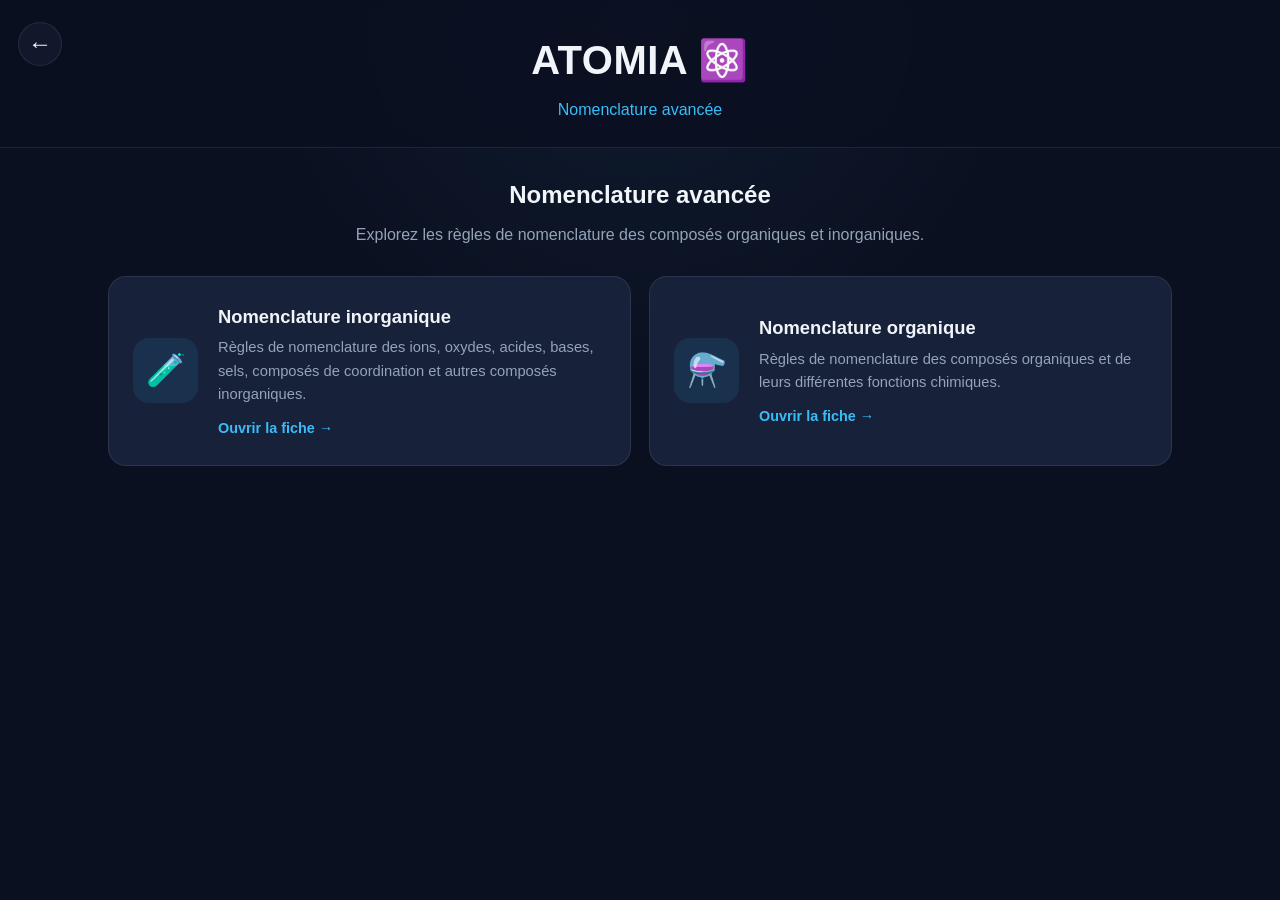
==== commit f955d116: "Change greeting from 'Hello' to 'Goodbye'" ====
--- a/book.html
+++ b/book.html
@@ -11,23 +11,723 @@
 
     <meta
         name="description"
-        content="Bibliothèque scientifique d'ATOMIA : fiches outils, règles et ressources de chimie."
+        content="Nomenclature avancée — ATOMIA"
     >
 
-    <title>Bibliothèque — ATOMIA</title>
-
-    <link rel="stylesheet" href="style.css">
+    <title>ATOMIA — Nomenclature avancée</title>
+
+
+    <!-- =====================================================
+         CSS
+    ====================================================== -->
+
+    <style>
+
+        /* =====================================================
+           VARIABLES
+        ====================================================== */
+
+        :root {
+            --background: #0B1020;
+            --secondary: #11182B;
+            --card: #17213A;
+
+            --text: #F1F5F9;
+            --text-secondary: #94A3B8;
+
+            --accent: #38BDF8;
+            --accent-dark: #0284C7;
+
+            --border: rgba(148, 163, 184, 0.15);
+
+            --radius: 18px;
+        }
+
+
+        /* =====================================================
+           RESET
+        ====================================================== */
+
+        * {
+            box-sizing: border-box;
+            margin: 0;
+            padding: 0;
+        }
+
+
+        html {
+            scroll-behavior: smooth;
+        }
+
+
+        body {
+            min-height: 100vh;
+
+            background:
+                radial-gradient(
+                    circle at top,
+                    rgba(56, 189, 248, 0.07),
+                    transparent 35%
+                ),
+                var(--background);
+
+            color: var(--text);
+
+            font-family:
+                Arial,
+                Helvetica,
+                sans-serif;
+
+            line-height: 1.6;
+        }
+
+
+        button {
+            font: inherit;
+        }
+
+
+        /* =====================================================
+           EN-TÊTE
+        ====================================================== */
+
+        .header {
+            position: relative;
+
+            padding:
+                28px
+                20px
+                24px;
+
+            text-align: center;
+
+            border-bottom:
+                1px solid
+                var(--border);
+
+            background:
+                rgba(11, 16, 32, 0.85);
+
+            backdrop-filter: blur(10px);
+        }
+
+
+        .header h1 {
+            font-size: clamp(1.8rem, 5vw, 2.5rem);
+
+            font-weight: 800;
+
+            letter-spacing: 0.5px;
+
+            color: var(--text);
+        }
+
+
+        .header p {
+            margin-top: 5px;
+
+            color: var(--accent);
+
+            font-size: 1rem;
+        }
+
+
+        /* =====================================================
+           BOUTON RETOUR
+        ====================================================== */
+
+        .back-button {
+            position: absolute;
+
+            top: 22px;
+            left: 18px;
+
+            width: 44px;
+            height: 44px;
+
+            display: flex;
+
+            align-items: center;
+            justify-content: center;
+
+            border: 1px solid var(--border);
+
+            border-radius: 50%;
+
+            background: var(--secondary);
+
+            color: var(--text);
+
+            font-size: 1.5rem;
+
+            cursor: pointer;
+
+            transition:
+                background 0.2s ease,
+                transform 0.2s ease,
+                border-color 0.2s ease;
+        }
+
+
+        .back-button:hover {
+            background: var(--card);
+
+            border-color:
+                rgba(56, 189, 248, 0.4);
+
+            transform: translateX(-2px);
+        }
+
+
+        .back-button:active {
+            transform: scale(0.94);
+        }
+
+
+        /* =====================================================
+           CONTENU
+        ====================================================== */
+
+        main {
+            width: 100%;
+
+            max-width: 1100px;
+
+            margin: 0 auto;
+
+            padding:
+                28px
+                18px
+                50px;
+        }
+
+
+        /* =====================================================
+           VUE PRINCIPALE
+        ====================================================== */
+
+        .library-view {
+            display: block;
+        }
+
+
+        .intro {
+            margin-bottom: 28px;
+
+            text-align: center;
+        }
+
+
+        .intro h2 {
+            font-size: 1.5rem;
+
+            margin-bottom: 8px;
+        }
+
+
+        .intro p {
+            max-width: 700px;
+
+            margin: 0 auto;
+
+            color: var(--text-secondary);
+        }
+
+
+        /* =====================================================
+           CARTES DE CATÉGORIES
+        ====================================================== */
+
+        .category-grid {
+            display: grid;
+
+            grid-template-columns:
+                repeat(
+                    auto-fit,
+                    minmax(260px, 1fr)
+                );
+
+            gap: 18px;
+        }
+
+
+        .category-card {
+            width: 100%;
+
+            min-height: 190px;
+
+            padding: 24px;
+
+            display: flex;
+
+            align-items: center;
+
+            gap: 20px;
+
+            text-align: left;
+
+            border:
+                1px solid
+                var(--border);
+
+            border-radius: var(--radius);
+
+            background: var(--card);
+
+            color: var(--text);
+
+            cursor: pointer;
+
+            transition:
+                transform 0.2s ease,
+                border-color 0.2s ease,
+                background 0.2s ease,
+                box-shadow 0.2s ease;
+        }
+
+
+        .category-card:hover {
+            transform: translateY(-3px);
+
+            border-color:
+                rgba(56, 189, 248, 0.4);
+
+            background:
+                #1a2743;
+
+            box-shadow:
+                0 10px 30px
+                rgba(0, 0, 0, 0.2);
+        }
+
+
+        .category-card:active {
+            transform: scale(0.98);
+        }
+
+
+        .category-icon {
+            flex-shrink: 0;
+
+            width: 65px;
+            height: 65px;
+
+            display: flex;
+
+            align-items: center;
+            justify-content: center;
+
+            border-radius: 16px;
+
+            background:
+                rgba(56, 189, 248, 0.1);
+
+            font-size: 2rem;
+        }
+
+
+        .category-content h3 {
+            margin-bottom: 5px;
+
+            font-size: 1.15rem;
+        }
+
+
+        .category-content p {
+            color: var(--text-secondary);
+
+            font-size: 0.92rem;
+        }
+
+
+        .category-link {
+            display: block;
+
+            margin-top: 10px;
+
+            color: var(--accent);
+
+            font-size: 0.9rem;
+
+            font-weight: 600;
+        }
+
+
+        /* =====================================================
+           VUE FICHE
+        ====================================================== */
+
+        .document-view {
+            display: none;
+        }
+
+
+        .document-view.visible {
+            display: block;
+        }
+
+
+        /* =====================================================
+           EN-TÊTE DE LA FICHE
+        ====================================================== */
+
+        .document-header {
+            margin-bottom: 30px;
+
+            padding-bottom: 20px;
+
+            border-bottom:
+                1px solid
+                var(--border);
+        }
+
+
+        .document-header h2 {
+            margin-bottom: 8px;
+
+            color: var(--accent);
+
+            font-size:
+                clamp(
+                    1.5rem,
+                    5vw,
+                    2rem
+                );
+        }
+
+
+        .document-header p {
+            color: var(--text-secondary);
+        }
+
+
+        /* =====================================================
+           NAVIGATION DU DOCUMENT
+        ====================================================== */
+
+        .document-navigation {
+            margin-bottom: 30px;
+
+            padding: 18px;
+
+            border:
+                1px solid
+                var(--border);
+
+            border-radius: var(--radius);
+
+            background: var(--secondary);
+        }
+
+
+        .document-navigation h3 {
+            margin-bottom: 12px;
+
+            color: var(--text);
+
+            font-size: 1rem;
+        }
+
+
+        .document-navigation ul {
+            list-style: none;
+        }
+
+
+        .document-navigation li {
+            margin: 4px 0;
+        }
+
+
+        .document-navigation a {
+            color: var(--text-secondary);
+
+            text-decoration: none;
+
+            transition:
+                color 0.2s ease;
+        }
+
+
+        .document-navigation a:hover {
+            color: var(--accent);
+        }
+
+
+        .document-navigation .nav-level-2 {
+            padding-left: 18px;
+
+            font-size: 0.92rem;
+        }
+
+
+        /* =====================================================
+           SECTIONS DU DOCUMENT
+        ====================================================== */
+
+        .document-section {
+            margin-bottom: 28px;
+
+            padding: 22px;
+
+            border:
+                1px solid
+                var(--border);
+
+            border-radius: var(--radius);
+
+            background: var(--secondary);
+        }
+
+
+        .document-section h2 {
+            margin-bottom: 14px;
+
+            color: var(--accent);
+
+            font-size: 1.35rem;
+        }
+
+
+        .document-subsection {
+            margin-top: 22px;
+
+            padding-top: 18px;
+
+            border-top:
+                1px solid
+                var(--border);
+        }
+
+
+        .document-subsection h3 {
+            margin-bottom: 10px;
+
+            color: var(--text);
+
+            font-size: 1.08rem;
+        }
+
+
+        .document-text {
+            color: var(--text-secondary);
+
+            white-space: pre-wrap;
+        }
+
+
+        /* =====================================================
+           LISTES
+        ====================================================== */
+
+        .document-text ul,
+        .document-text ol {
+            padding-left: 22px;
+        }
+
+
+        .document-text li {
+            margin-bottom: 6px;
+        }
+
+
+        /* =====================================================
+           TABLEAUX
+        ====================================================== */
+
+        .table-wrapper {
+            width: 100%;
+
+            overflow-x: auto;
+
+            margin-top: 12px;
+        }
+
+
+        .document-table {
+            width: 100%;
+
+            border-collapse: collapse;
+
+            min-width: 500px;
+        }
+
+
+        .document-table th,
+        .document-table td {
+            padding: 10px;
+
+            border:
+                1px solid
+                var(--border);
+
+            text-align: left;
+        }
+
+
+        .document-table th {
+            background: var(--card);
+
+            color: var(--accent);
+        }
+
+
+        /* =====================================================
+           ÉTAT DE CHARGEMENT
+        ====================================================== */
+
+        .loading {
+            padding: 40px 20px;
+
+            text-align: center;
+
+            color: var(--text-secondary);
+        }
+
+
+        .loading::before {
+            content: "⚛️";
+
+            display: block;
+
+            margin-bottom: 10px;
+
+            font-size: 2rem;
+
+            animation:
+                atomia-spin 1.5s
+                linear infinite;
+        }
+
+
+        @keyframes atomia-spin {
+            from {
+                transform: rotate(0deg);
+            }
+
+            to {
+                transform: rotate(360deg);
+            }
+        }
+
+
+        /* =====================================================
+           ERREUR
+        ====================================================== */
+
+        .error {
+            padding: 20px;
+
+            border:
+                1px solid
+                rgba(248, 113, 113, 0.3);
+
+            border-radius: var(--radius);
+
+            background:
+                rgba(248, 113, 113, 0.08);
+
+            color: #FCA5A5;
+
+            text-align: center;
+        }
+
+
+        /* =====================================================
+           RESPONSIVE
+        ====================================================== */
+
+        @media (max-width: 600px) {
+
+            .header {
+                padding-top: 25px;
+            }
+
+
+            .header h1 {
+                font-size: 1.7rem;
+            }
+
+
+            .back-button {
+                top: 17px;
+                left: 12px;
+
+                width: 40px;
+                height: 40px;
+
+                font-size: 1.3rem;
+            }
+
+
+            main {
+                padding:
+                    22px
+                    12px
+                    40px;
+            }
+
+
+            .category-grid {
+                grid-template-columns: 1fr;
+            }
+
+
+            .category-card {
+                min-height: 160px;
+
+                padding: 20px;
+            }
+
+
+            .category-icon {
+                width: 55px;
+                height: 55px;
+
+                font-size: 1.7rem;
+            }
+
+
+            .document-section {
+                padding: 17px;
+            }
+
+        }
+
+    </style>
+
 </head>
 
+
 <body>
+
 
     <!-- =====================================================
          EN-TÊTE
     ====================================================== -->
 
     <header class="header">
-        <h1>ATOMIA ⚛️</h1>
-        <p>Bibliothèque scientifique</p>
+
+        <button
+            type="button"
+            class="back-button"
+            id="back-button"
+            aria-label="Retour"
+            title="Retour"
+        >
+            ←
+        </button>
+
+
+        <h1>
+            ATOMIA ⚛️
+        </h1>
+
+
+        <p>
+            Nomenclature avancée
+        </p>
+
     </header>
 
 
@@ -35,276 +735,826 @@
          CONTENU PRINCIPAL
     ====================================================== -->
 
-    <main class="book-page">
+    <main>
+
 
         <!-- =================================================
-             VUE DE LA FICHE DE NOMENCLATURE
-             Conservée pour compatibilité avec app.js
+             VUE PRINCIPALE
         ================================================== -->
 
-        <div
-            id="nomenclature-view"
-            class="nomenclature-view"
-            hidden
-        ></div>
-
-
-        <!-- =================================================
-             BIBLIOTHÈQUE
-        ================================================== -->
-
-        <div id="book-library-view">
-
-            <!-- INTRODUCTION -->
-
-            <section class="book-intro">
-
-                <h2>📚 Bibliothèque</h2>
+        <section
+            id="library-view"
+            class="library-view"
+        >
+
+            <div class="intro">
+
+                <h2>
+                    Nomenclature avancée
+                </h2>
 
                 <p>
-                    Retrouvez ici les fiches outils, règles,
-                    méthodes et ressources pour approfondir
-                    vos connaissances en chimie.
+                    Explorez les règles de nomenclature
+                    des composés organiques et inorganiques.
                 </p>
 
-            </section>
-
-
-            <!-- =================================================
-                 FICHES OUTILS
-            ================================================== -->
-
-            <section class="book-section">
-
-                <h2>🧪 Fiches outils</h2>
-
-
-                <!-- RÈGLES DE NOMENCLATURE -->
-
-                <a
-                    href="nomenclature.html"
-                    class="book-card"
-                    id="nomenclature-card"
-                    aria-label="Règles de nomenclature avancées"
+            </div>
+
+
+            <!-- =============================================
+                 CATÉGORIES
+            ============================================== -->
+
+            <div class="category-grid">
+
+
+                <!-- =========================================
+                     INORGANIQUE
+                ========================================== -->
+
+                <button
+                    type="button"
+                    class="category-card"
+                    id="inorganic-card"
                 >
 
-                    <div class="book-card-icon">
+                    <div class="category-icon">
+                        🧪
+                    </div>
+
+
+                    <div class="category-content">
+
+                        <h3>
+                            Nomenclature inorganique
+                        </h3>
+
+                        <p>
+                            Règles de nomenclature des ions,
+                            oxydes, acides, bases, sels,
+                            composés de coordination et autres
+                            composés inorganiques.
+                        </p>
+
+                        <span class="category-link">
+                            Ouvrir la fiche →
+                        </span>
+
+                    </div>
+
+                </button>
+
+
+                <!-- =========================================
+                     ORGANIQUE
+                ========================================== -->
+
+                <button
+                    type="button"
+                    class="category-card"
+                    id="organic-card"
+                >
+
+                    <div class="category-icon">
                         ⚗️
                     </div>
 
-                    <div class="book-card-content">
+
+                    <div class="category-content">
 
                         <h3>
-                            Règles de nomenclature avancées
+                            Nomenclature organique
                         </h3>
 
                         <p>
-                            Apprenez à nommer correctement les
-                            composés chimiques, organiques et
-                            inorganiques.
+                            Règles de nomenclature des composés
+                            organiques et de leurs différentes
+                            fonctions chimiques.
                         </p>
 
-                        <span class="book-card-link">
+                        <span class="category-link">
                             Ouvrir la fiche →
                         </span>
 
                     </div>
 
-                </a>
-
-            </section>
-
-
-            <!-- =================================================
-                 AUTRES RESSOURCES
-            ================================================== -->
-
-            <section class="book-section">
-
-                <h2>⚛️ Ressources</h2>
-
-
-                <div class="book-card book-card-disabled">
-
-                    <div class="book-card-icon">
-                        🧩
-                    </div>
-
-                    <div class="book-card-content">
-
-                        <h3>
-                            Autres fiches
-                        </h3>
-
-                        <p>
-                            D'autres ressources scientifiques
-                            seront ajoutées progressivement.
-                        </p>
-
-                    </div>
-
-                </div>
-
-            </section>
-
-        </div>
+                </button>
+
+            </div>
+
+        </section>
+
+
+        <!-- =================================================
+             VUE DU DOCUMENT
+        ================================================== -->
+
+        <section
+            id="document-view"
+            class="document-view"
+        >
+
+            <div
+                id="document-content"
+            ></div>
+
+        </section>
 
     </main>
-
-
-    <!-- =====================================================
-         PIED DE PAGE
-    ====================================================== -->
-
-    <footer class="footer">
-
-        <p>
-            © 2026 ATOMIA.
-        </p>
-
-        <p>
-            CC0
-        </p>
-
-        <p>
-            Bases de données : NUBASE, NIST, IUPAC
-        </p>
-
-    </footer>
-
-
-    <!-- =====================================================
-         NAVIGATION PRINCIPALE
-         5 ICÔNES — AUCUN TEXTE
-    ====================================================== -->
-
-    <nav
-        class="bottom-nav"
-        aria-label="Navigation principale"
-    >
-
-        <!-- =================================================
-             TABLEAU
-        ================================================== -->
-
-        <a
-            href="index.html"
-            class="bottom-nav-item"
-            aria-label="Tableau périodique"
-            title="Tableau périodique"
-        >
-
-            <svg
-                xmlns="http://www.w3.org/2000/svg"
-                viewBox="0 0 640 640"
-                aria-hidden="true"
-            >
-
-                <path d="M482.2 241.2C476.8 239.4 471.4 237.7 466 236.1C466.9 232.4 467.7 228.7 468.5 225C480.8 165.4 472.7 117.5 445.4 101.7C419.1 86.6 376.2 102.3 332.8 140.1C328.5 143.8 324.3 147.7 320.3 151.6C317.6 149 314.8 146.4 312 143.9C266.5 103.5 220.9 86.5 193.6 102.4C167.4 117.6 159.6 162.7 170.6 219.1C171.7 224.7 172.9 230.2 174.3 235.8C167.9 237.6 161.6 239.6 155.7 241.7C102.3 260.2 64 289.4 64 319.6C64 350.8 104.8 382.1 160.3 401.1C164.8 402.6 169.3 404.1 173.9 405.4C172.4 411.4 171.1 417.3 169.9 423.4C159.4 478.9 167.6 522.9 193.8 538C220.8 553.6 266.2 537.6 310.4 498.9C313.9 495.8 317.4 492.6 320.9 489.2C325.3 493.5 329.9 497.6 334.5 501.6C377.3 538.4 419.6 553.3 445.7 538.2C472.7 522.6 481.5 475.3 470.1 417.7C469.2 413.3 468.2 408.8 467.1 404.2C470.3 403.3 473.4 402.3 476.5 401.3C534.2 382.2 576 351.3 576 319.6C576 289.3 536.6 259.9 482.2 241.2zM346.9 156.3C384.1 123.9 418.8 111.2 434.6 120.3C451.5 130 458 169.2 447.4 220.7C446.7 224.1 446 227.4 445.1 230.7C422.9 225.7 400.4 222.1 377.8 220.1C364.8 201.5 350.6 183.7 335.2 167C339.1 163.3 342.9 159.8 346.9 156.3zM231.2 371.5C236.3 380.2 241.5 388.9 247 397.4C231.4 395.7 215.9 393.2 200.6 389.9C205 375.5 210.5 360.6 216.9 345.4C221.5 354.2 226.2 362.9 231.2 371.5zM200.9 251.2C215.3 248 230.6 245.4 246.5 243.4C241.2 251.7 236 260.2 231.1 268.8C226.2 277.3 221.4 286 216.9 294.8C210.6 279.9 205.3 265.3 200.9 251.2zM228.3 320.1C234.9 306.3 242.1 292.8 249.7 279.5C257.3 266.2 265.5 253.3 274.1 240.6C289.1 239.5 304.4 238.9 320 238.9C335.6 238.9 351 239.5 365.9 240.6C374.4 253.2 382.5 266.1 390.2 279.3C397.9 292.5 405.1 306 411.9 319.7C405.2 333.5 398 347.1 390.3 360.5C382.7 373.8 374.6 386.7 366.1 399.5C351.2 400.6 335.7 401.1 320 401.1C304.3 401.1 289.1 400.6 274.4 399.7C265.7 387 257.5 374 249.8 360.7C242.1 347.4 235 333.9 228.3 320.1zM408.9 371.3C414 362.5 418.8 353.6 423.5 344.6C429.9 359.1 435.5 373.8 440.4 388.9C424.9 392.4 409.2 395.1 393.4 396.9C398.8 388.5 403.9 379.9 408.9 371.3zM423.3 294.8C418.6 286 413.8 277.2 408.8 268.6C403.9 260.1 398.8 251.7 393.5 243.4C409.6 245.4 425 248.1 439.4 251.4C434.8 266.2 429.4 280.6 423.3 294.8zM320.2 182.3C330.7 193.7 340.6 205.7 349.8 218.1C330 217.2 310.1 217.2 290.3 218.1C300.1 205.2 310.2 193.2 320.2 182.3zM204.2 121C221 111.2 258.3 125.2 297.6 160C300.1 162.2 302.6 164.6 305.2 167C289.7 183.7 275.4 201.5 262.3 220.1C239.7 222.1 217.3 225.6 195.1 230.5C193.8 225.4 192.7 220.2 191.6 215C182.2 166.6 188.4 130.1 204.2 121zM179.7 384.6C175.5 383.4 171.4 382.1 167.3 380.7C146 374 121.8 363.4 104.3 349.5C94.2 342.5 87.4 331.7 85.5 319.6C85.5 301.3 117.1 277.9 162.7 262C168.4 260 174.2 258.2 180 256.5C186.8 278.2 195 299.5 204.5 320.1C194.9 341 186.6 362.6 179.7 384.6zM296.3 482.6C279.8 497.7 260.7 509.7 239.9 517.9C228.8 523.2 216 523.7 204.6 519.2C188.7 510 182.1 474.7 191.1 427.2C192.2 421.6 193.4 416 194.8 410.5C217.2 415.3 239.8 418.6 262.7 420.3C275.9 439 290.4 456.9 305.9 473.7C302.7 476.8 299.5 479.8 296.3 482.6zM320.8 458.3C310.6 447.3 300.4 435.1 290.5 422C300.1 422.4 310 422.6 320 422.6C330.3 422.6 340.4 422.4 350.4 421.9C341.2 434.6 331.3 446.7 320.8 458.3zM451.5 488.3C450.6 500.5 444.6 511.9 435 519.6C419.1 528.8 385.2 516.8 348.6 485.4C344.4 481.8 340.2 477.9 335.9 473.9C351.2 457 365.3 439.1 378.1 420.3C401 418.4 423.8 414.9 446.3 409.8C447.3 413.9 448.2 418 449 422C453.9 443.6 454.7 466.1 451.5 488.3zM469.7 380.8C466.9 381.7 464.1 382.6 461.2 383.4C454.2 361.6 445.6 340.3 435.7 319.6C445.3 299.2 453.4 278.2 460.2 256.7C465.4 258.2 470.4 259.8 475.2 261.4C521.8 277.4 554.5 301.2 554.5 319.4C554.5 339 519.6 364.3 469.7 380.8zM320 365.8C345.3 365.8 365.8 345.3 365.8 320C365.8 294.7 345.3 274.2 320 274.2C294.7 274.2 274.2 294.7 320 365.8z"/>
-            </svg>
-
-        </a>
-
-
-        <!-- =================================================
-             BIBLIOTHÈQUE
-        ================================================== -->
-
-        <a
-            href="book.html"
-            class="bottom-nav-item active"
-            aria-label="Bibliothèque"
-            title="Bibliothèque"
-        >
-
-            <svg
-                xmlns="http://www.w3.org/2000/svg"
-                viewBox="0 0 640 640"
-                aria-hidden="true"
-            >
-
-                <path d="M192 576L512 576C529.7 576 544 561.7 544 544C544 526.3 529.7 512 512 512L512 445.3C530.6 438.7 544 420.9 544 400L544 112C544 85.5 522.5 64 496 64L448 64L448 233.4C448 245.9 437.9 256 425.4 256C419.4 256 413.6 253.6 409.4 249.4L368 208L326.6 249.4C322.4 253.6 316.6 256 310.6 256C298.1 256 288 245.9 288 233.4L288 64L192 64C139 64 96 107 96 160L96 480C96 533 139 576 192 576zM160 480C160 462.3 174.3 448 192 448L448 448L448 512L192 512C174.3 512 160 497.7 160 480z"/>
-            </svg>
-
-        </a>
-
-
-        <!-- =================================================
-             COURS
-        ================================================== -->
-
-        <a
-            href="cours.html"
-            class="bottom-nav-item cours"
-            aria-label="Cours"
-            title="Cours"
-        >
-
-            <svg
-                xmlns="http://www.w3.org/2000/svg"
-                viewBox="0 0 640 640"
-                aria-hidden="true"
-            >
-
-                <path d="M80 259.8L289.2 345.9C299 349.9 309.4 352 320 352C330.6 352 341 349.9 350.8 345.9L593.2 246.1C602.2 242.4 608 233.7 608 224C608 214.3 602.2 205.6 593.2 201.9L350.8 102.1C341 98.1 330.6 96 320 96C309.4 96 299 98.1 289.2 102.1L46.8 201.9C37.8 205.6 32 214.3 32 224L32 520C32 533.3 42.7 544 56 544C69.3 544 80 533.3 80 520L80 259.8zM128 331.5L128 448C128 501 214 544 320 544C426 544 512 501 512 448L512 331.4L369.1 390.3C353.5 396.7 336.9 400 320 400C303.1 400 286.5 396.7 270.9 390.3L128 331.4z"/>
-            </svg>
-
-        </a>
-
-
-        <!-- =================================================
-             VALENCES
-        ================================================== -->
-
-        <a
-            href="valences.html"
-            class="bottom-nav-item"
-            aria-label="Valences"
-            title="Valences"
-        >
-
-            <svg
-                xmlns="http://www.w3.org/2000/svg"
-                viewBox="0 0 640 640"
-                aria-hidden="true"
-            >
-
-                <path d="M434.8 54.1C446.7 62.7 451.1 78.3 445.7 91.9L367.3 288L512 288C525.5 288 537.5 296.4 542.1 309.1C546.7 321.8 542.8 336 532.5 344.6L244.5 584.6C233.2 594 217.1 594.5 205.2 585.9C193.3 577.3 188.9 561.7 194.3 548.1L272.7 352L128 352C114.5 352 102.5 343.6 97.9 330.9C93.3 318.2 97.2 304 107.5 295.4L395.5 55.4C406.8 46 422.9 45.5 434.8 54.1z"/>
-            </svg>
-
-        </a>
-
-
-        <!-- =================================================
-             EN SAVOIR PLUS
-        ================================================== -->
-
-        <a
-            href="plus.html"
-            class="bottom-nav-item"
-            aria-label="En savoir plus"
-            title="En savoir plus"
-        >
-
-            <svg
-                xmlns="http://www.w3.org/2000/svg"
-                viewBox="0 0 640 640"
-                aria-hidden="true"
-            >
-
-                <path d="M415.9 344L225 344C227.9 408.5 242.2 467.9 262.5 511.4C273.9 535.9 286.2 553.2 297.6 563.8C308.8 574.3 316.5 576 320.5 576C324.5 576 332.2 574.3 343.4 563.8C354.8 553.2 367.1 535.8 378.5 511.4C398.8 467.9 413.1 408.5 416 344zM224.9 296L415.8 296C413 231.5 398.7 172.1 378.4 128.6C367 104.2 354.7 86.8 343.3 76.2C332.1 65.7 324.4 64 320.4 64C316.4 64 308.7 65.7 297.5 76.2C286.1 86.8 273.8 104.2 262.4 128.6C242.1 172.1 227.8 231.5 224.9 296zM176.9 296C180.4 210.4 202.5 130.9 234.8 78.7C142.7 111.3 74.9 195.2 65.5 296L176.9 296zM65.5 344C74.9 444.8 142.7 528.7 234.8 561.3C202.5 509.1 180.4 429.6 176.9 344L65.5 344zM463.9 344C460.4 429.6 438.3 509.1 406 561.3C498.1 528.6 565.9 444.8 575.3 344L463.9 344zM575.3 296C565.9 195.2 498.1 111.3 406 78.7C438.3 130.9 460.4 210.4 463.9 296L575.3 296z"/>
-            </svg>
-
-        </a>
-
-    </nav>
 
 
     <!-- =====================================================
          JAVASCRIPT
     ====================================================== -->
 
-    <script src="app.js"></script>
+    <script>
+
+        /* =====================================================
+           ÉLÉMENTS HTML
+        ====================================================== */
+
+        const libraryView =
+            document.getElementById("library-view");
+
+        const documentView =
+            document.getElementById("document-view");
+
+        const documentContent =
+            document.getElementById("document-content");
+
+        const backButton =
+            document.getElementById("back-button");
+
+        const inorganicCard =
+            document.getElementById("inorganic-card");
+
+        const organicCard =
+            document.getElementById("organic-card");
+
+
+        /* =====================================================
+           CHARGEMENT DU JSON
+        ====================================================== */
+
+        async function loadNomenclature(type) {
+
+            let filePath;
+
+
+            /* ---------------------------------------------
+               CHOIX DU FICHIER
+            ---------------------------------------------- */
+
+            if (type === "inorganic") {
+
+                filePath =
+                    "data/nomenclature_inorganique.json";
+
+            }
+
+            else if (type === "organic") {
+
+                filePath =
+                    "data/nomenclature_organique.json";
+
+            }
+
+            else {
+
+                return;
+
+            }
+
+
+            /* ---------------------------------------------
+               AFFICHAGE DE LA FICHE
+            ---------------------------------------------- */
+
+            libraryView.style.display = "none";
+
+            documentView.classList.add("visible");
+
+            documentContent.innerHTML = `
+                <div class="loading">
+                    Chargement de la fiche...
+                </div>
+            `;
+
+
+            try {
+
+                /* -----------------------------------------
+                   RÉCUPÉRATION DU JSON
+                ------------------------------------------ */
+
+                const response =
+                    await fetch(filePath);
+
+
+                if (!response.ok) {
+
+                    throw new Error(
+                        `Impossible de charger ${filePath}`
+                    );
+
+                }
+
+
+                /* -----------------------------------------
+                   CONVERSION EN OBJET JAVASCRIPT
+                ------------------------------------------ */
+
+                const data =
+                    await response.json();
+
+
+                /* -----------------------------------------
+                   GÉNÉRATION DE LA FICHE
+                ------------------------------------------ */
+
+                renderDocument(data, type);
+
+            }
+
+            catch (error) {
+
+                console.error(error);
+
+                documentContent.innerHTML = `
+                    <div class="error">
+
+                        <h2>
+                            Impossible de charger la fiche
+                        </h2>
+
+                        <p>
+                            Vérifiez que le fichier
+                            <strong>${filePath}</strong>
+                            existe bien dans le dossier
+                            <strong>data/</strong>.
+                        </p>
+
+                    </div>
+                `;
+
+            }
+
+        }
+
+
+        /* =====================================================
+           GÉNÉRATION DU DOCUMENT
+        ====================================================== */
+
+        function renderDocument(data, type) {
+
+            documentContent.innerHTML = "";
+
+
+            /* =================================================
+               TITRE
+            ================================================= */
+
+            const header =
+                document.createElement("div");
+
+            header.className =
+                "document-header";
+
+
+            const title =
+                document.createElement("h2");
+
+            title.textContent =
+                type === "inorganic"
+                    ? "🧪 Nomenclature inorganique"
+                    : "⚗️ Nomenclature organique";
+
+
+            const description =
+                document.createElement("p");
+
+            description.textContent =
+                "Règles et conventions de nomenclature chimique.";
+
+
+            header.appendChild(title);
+
+            header.appendChild(description);
+
+            documentContent.appendChild(header);
+
+
+            /* =================================================
+               NAVIGATION
+            ================================================= */
+
+            const navigation =
+                document.createElement("nav");
+
+            navigation.className =
+                "document-navigation";
+
+
+            const navigationTitle =
+                document.createElement("h3");
+
+            navigationTitle.textContent =
+                "Sommaire";
+
+
+            const navigationList =
+                document.createElement("ul");
+
+
+            navigation.appendChild(navigationTitle);
+
+            navigation.appendChild(navigationList);
+
+            documentContent.appendChild(navigation);
+
+
+            /* =================================================
+               CONTENU
+            ================================================= */
+
+            const contentContainer =
+                document.createElement("div");
+
+
+            /*
+             * On parcourt récursivement le JSON.
+             *
+             * Chaque propriété devient une section.
+             * Les objets imbriqués deviennent des sous-sections.
+             */
+
+            let sectionNumber = 0;
+
+
+            for (const [key, value] of Object.entries(data)) {
+
+                /*
+                 * "meta" contient généralement les informations
+                 * techniques du document.
+                 *
+                 * On l'affiche quand même afin de ne perdre
+                 * aucune donnée du JSON.
+                 */
+
+                sectionNumber++;
+
+
+                const section =
+                    createSection(
+                        key,
+                        value,
+                        2,
+                        navigationList,
+                        sectionNumber
+                    );
+
+
+                contentContainer.appendChild(section);
+
+            }
+
+
+            documentContent.appendChild(contentContainer);
+
+        }
+
+
+        /* =====================================================
+           CRÉATION RÉCURSIVE DES SECTIONS
+        ====================================================== */
+
+        function createSection(
+            key,
+            value,
+            level,
+            navigationList,
+            sectionNumber
+        ) {
+
+            const section =
+                document.createElement("section");
+
+
+            section.className =
+                level === 2
+                    ? "document-section"
+                    : "document-subsection";
+
+
+            /*
+             * ID permettant au sommaire de faire défiler
+             * automatiquement jusqu'à la section.
+             */
+
+            const sectionId =
+                `section-${sectionNumber}-${slugify(key)}`;
+
+
+            section.id = sectionId;
+
+
+            /* =================================================
+               TITRE
+            ================================================= */
+
+            const heading =
+                document.createElement(
+                    level <= 2 ? "h2" : "h3"
+                );
+
+
+            heading.textContent =
+                formatTitle(key);
+
+
+            section.appendChild(heading);
+
+
+            /* =================================================
+               ENTRÉE DU SOMMAIRE
+            ================================================= */
+
+            if (level <= 3) {
+
+                const navigationItem =
+                    document.createElement("li");
+
+
+                if (level === 3) {
+
+                    navigationItem.className =
+                        "nav-level-2";
+
+                }
+
+
+                const navigationLink =
+                    document.createElement("a");
+
+
+                navigationLink.href =
+                    `#${sectionId}`;
+
+
+                navigationLink.textContent =
+                    formatTitle(key);
+
+
+                navigationItem.appendChild(
+                    navigationLink
+                );
+
+
+                navigationList.appendChild(
+                    navigationItem
+                );
+
+            }
+
+
+            /* =================================================
+               CONTENU
+            ================================================= */
+
+            if (
+                typeof value === "string" ||
+                typeof value === "number" ||
+                typeof value === "boolean"
+            ) {
+
+                const paragraph =
+                    document.createElement("div");
+
+
+                paragraph.className =
+                    "document-text";
+
+
+                paragraph.textContent =
+                    String(value);
+
+
+                section.appendChild(
+                    paragraph
+                );
+
+            }
+
+
+            /* =================================================
+               OBJET
+            ================================================= */
+
+            else if (
+                value !== null &&
+                typeof value === "object" &&
+                !Array.isArray(value)
+            ) {
+
+                let childNumber = 0;
+
+
+                for (
+                    const [childKey, childValue]
+                    of Object.entries(value)
+                ) {
+
+                    childNumber++;
+
+
+                    const childSection =
+                        createSection(
+                            childKey,
+                            childValue,
+                            level + 1,
+                            navigationList,
+                            `${sectionNumber}-${childNumber}`
+                        );
+
+
+                    section.appendChild(
+                        childSection
+                    );
+
+                }
+
+            }
+
+
+            /* =================================================
+               TABLEAU
+            ================================================= */
+
+            else if (Array.isArray(value)) {
+
+                renderArray(
+                    value,
+                    section
+                );
+
+            }
+
+
+            return section;
+
+        }
+
+
+        /* =====================================================
+           AFFICHAGE DES TABLEAUX JSON
+        ====================================================== */
+
+        function renderArray(array, container) {
+
+            /*
+             * Tableau vide
+             */
+
+            if (array.length === 0) {
+
+                const empty =
+                    document.createElement("p");
+
+                empty.className =
+                    "document-text";
+
+                empty.textContent =
+                    "Aucune donnée.";
+
+                container.appendChild(empty);
+
+                return;
+
+            }
+
+
+            /*
+             * Si le tableau contient uniquement
+             * des valeurs simples.
+             */
+
+            if (
+                array.every(
+                    item =>
+                        typeof item !== "object" ||
+                        item === null
+                )
+            ) {
+
+                const list =
+                    document.createElement("ul");
+
+
+                list.className =
+                    "document-text";
+
+
+                for (const item of array) {
+
+                    const listItem =
+                        document.createElement("li");
+
+
+                    listItem.textContent =
+                        String(item);
+
+
+                    list.appendChild(
+                        listItem
+                    );
+
+                }
+
+
+                container.appendChild(list);
+
+                return;
+
+            }
+
+
+            /*
+             * Si le tableau contient des objets,
+             * on crée une présentation sous forme
+             * de blocs.
+             */
+
+            for (const item of array) {
+
+                if (
+                    item !== null &&
+                    typeof item === "object"
+                ) {
+
+                    const block =
+                        document.createElement("div");
+
+                    block.className =
+                        "document-subsection";
+
+
+                    for (
+                        const [key, value]
+                        of Object.entries(item)
+                    ) {
+
+                        const title =
+                            document.createElement("h3");
+
+
+                        title.textContent =
+                            formatTitle(key);
+
+
+                        block.appendChild(title);
+
+
+                        const text =
+                            document.createElement("div");
+
+
+                        text.className =
+                            "document-text";
+
+
+                        if (
+                            typeof value === "object" &&
+                            value !== null
+                        ) {
+
+                            text.textContent =
+                                JSON.stringify(
+                                    value,
+                                    null,
+                                    2
+                                );
+
+                        }
+
+                        else {
+
+                            text.textContent =
+                                String(value);
+
+                        }
+
+
+                        block.appendChild(text);
+
+                    }
+
+
+                    container.appendChild(block);
+
+                }
+
+            }
+
+        }
+
+
+        /* =====================================================
+           TRANSFORMATION DES CLÉS JSON EN TITRES
+        ====================================================== */
+
+        function formatTitle(key) {
+
+            if (!key) {
+                return "";
+            }
+
+
+            return key
+                .replace(/_/g, " ")
+                .replace(/\b\w/g, letter =>
+                    letter.toUpperCase()
+                );
+
+        }
+
+
+        /* =====================================================
+           CRÉATION D'UN ID HTML
+        ====================================================== */
+
+        function slugify(text) {
+
+            return String(text)
+                .toLowerCase()
+                .normalize("NFD")
+                .replace(
+                    /[\u0300-\u036f]/g,
+                    ""
+                )
+                .replace(
+                    /[^a-z0-9]+/g,
+                    "-"
+                )
+                .replace(
+                    /^-+|-+$/g,
+                    "");
+
+        }
+
+
+        /* =====================================================
+           RETOUR À LA BIBLIOTHÈQUE
+        ====================================================== */
+
+        function goBack() {
+
+            documentView.classList.remove(
+                "visible"
+            );
+
+            libraryView.style.display =
+                "block";
+
+
+            /*
+             * On remet la page en haut.
+             */
+
+            window.scrollTo({
+                top: 0,
+                behavior: "smooth"
+            });
+
+        }
+
+
+        /* =====================================================
+           ÉVÉNEMENTS
+        ====================================================== */
+
+        inorganicCard.addEventListener(
+            "click",
+            () => {
+                loadNomenclature("inorganic");
+            }
+        );
+
+
+        organicCard.addEventListener(
+            "click",
+            () => {
+                loadNomenclature("organic");
+            }
+        );
+
+
+        backButton.addEventListener(
+            "click",
+            goBack
+        );
+
+    </script>
 
 </body>
 
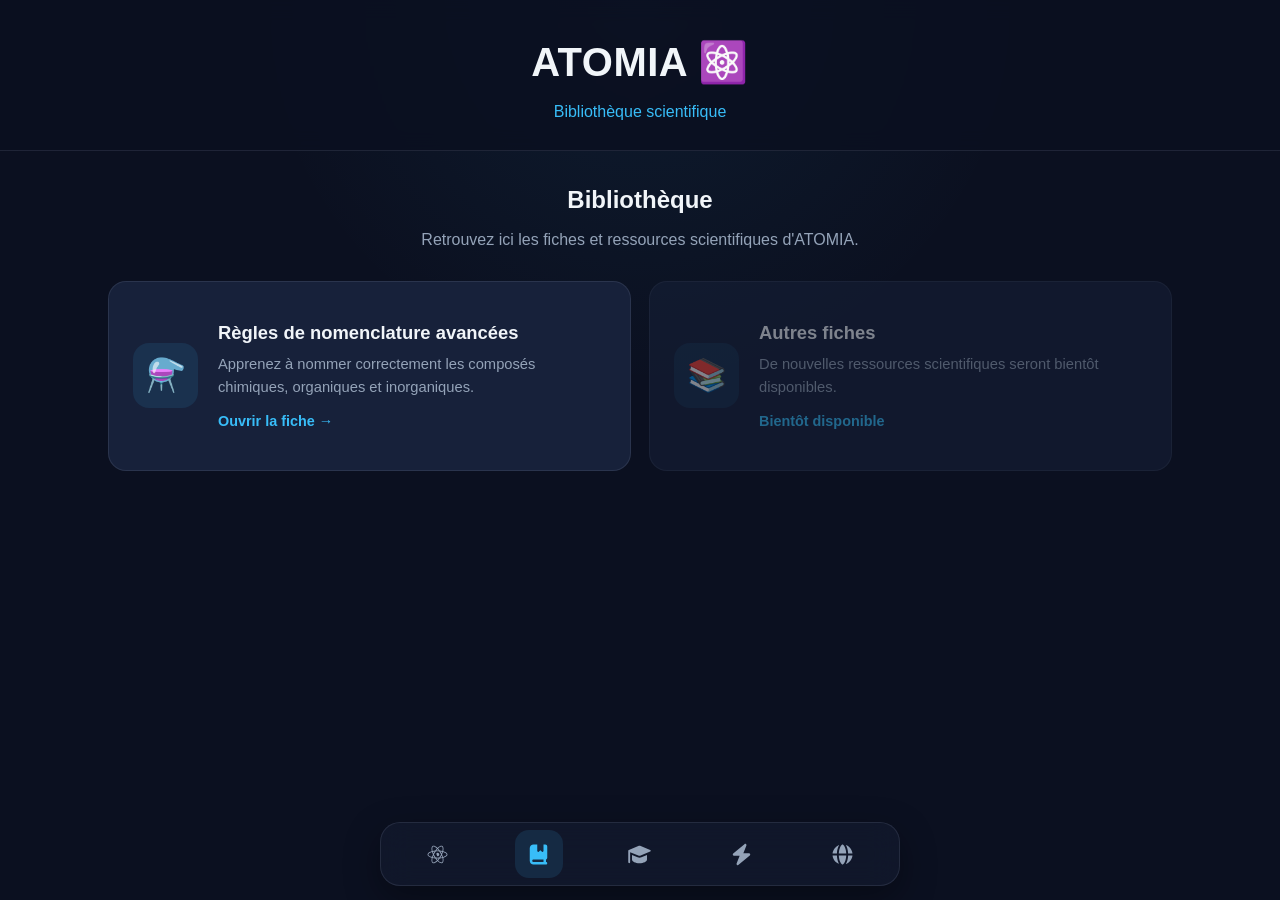
==== commit 887a8752: "Revise book.html content and styles Updated title and description for the book page, modified styles" ====
--- a/book.html
+++ b/book.html
@@ -11,15 +11,11 @@
 
     <meta
         name="description"
-        content="Nomenclature avancée — ATOMIA"
+        content="Bibliothèque scientifique — ATOMIA"
     >
 
-    <title>ATOMIA — Nomenclature avancée</title>
-
-
-    <!-- =====================================================
-         CSS
-    ====================================================== -->
+    <title>Bibliothèque — ATOMIA</title>
+
 
     <style>
 
@@ -79,25 +75,20 @@
                 sans-serif;
 
             line-height: 1.6;
-        }
-
-
-        button {
-            font: inherit;
+
+            padding-bottom: 90px;
         }
 
 
         /* =====================================================
-           EN-TÊTE
+           HEADER
         ====================================================== */
 
         .header {
-            position: relative;
-
             padding:
-                28px
+                30px
                 20px
-                24px;
+                25px;
 
             text-align: center;
 
@@ -113,13 +104,16 @@
 
 
         .header h1 {
-            font-size: clamp(1.8rem, 5vw, 2.5rem);
+            font-size:
+                clamp(
+                    1.8rem,
+                    5vw,
+                    2.5rem
+                );
 
             font-weight: 800;
 
             letter-spacing: 0.5px;
-
-            color: var(--text);
         }
 
 
@@ -129,58 +123,6 @@
             color: var(--accent);
 
             font-size: 1rem;
-        }
-
-
-        /* =====================================================
-           BOUTON RETOUR
-        ====================================================== */
-
-        .back-button {
-            position: absolute;
-
-            top: 22px;
-            left: 18px;
-
-            width: 44px;
-            height: 44px;
-
-            display: flex;
-
-            align-items: center;
-            justify-content: center;
-
-            border: 1px solid var(--border);
-
-            border-radius: 50%;
-
-            background: var(--secondary);
-
-            color: var(--text);
-
-            font-size: 1.5rem;
-
-            cursor: pointer;
-
-            transition:
-                background 0.2s ease,
-                transform 0.2s ease,
-                border-color 0.2s ease;
-        }
-
-
-        .back-button:hover {
-            background: var(--card);
-
-            border-color:
-                rgba(56, 189, 248, 0.4);
-
-            transform: translateX(-2px);
-        }
-
-
-        .back-button:active {
-            transform: scale(0.94);
         }
 
 
@@ -196,21 +138,12 @@
             margin: 0 auto;
 
             padding:
-                28px
+                30px
                 18px
                 50px;
         }
 
 
-        /* =====================================================
-           VUE PRINCIPALE
-        ====================================================== */
-
-        .library-view {
-            display: block;
-        }
-
-
         .intro {
             margin-bottom: 28px;
 
@@ -219,9 +152,9 @@
 
 
         .intro h2 {
+            margin-bottom: 8px;
+
             font-size: 1.5rem;
-
-            margin-bottom: 8px;
         }
 
 
@@ -235,25 +168,23 @@
 
 
         /* =====================================================
-           CARTES DE CATÉGORIES
+           CARTES
         ====================================================== */
 
-        .category-grid {
+        .book-grid {
             display: grid;
 
             grid-template-columns:
                 repeat(
                     auto-fit,
-                    minmax(260px, 1fr)
+                    minmax(280px, 1fr)
                 );
 
             gap: 18px;
         }
 
 
-        .category-card {
-            width: 100%;
-
+        .book-card {
             min-height: 190px;
 
             padding: 24px;
@@ -264,7 +195,9 @@
 
             gap: 20px;
 
-            text-align: left;
+            color: var(--text);
+
+            text-decoration: none;
 
             border:
                 1px solid
@@ -273,10 +206,6 @@
             border-radius: var(--radius);
 
             background: var(--card);
-
-            color: var(--text);
-
-            cursor: pointer;
 
             transition:
                 transform 0.2s ease,
@@ -286,14 +215,13 @@
         }
 
 
-        .category-card:hover {
+        .book-card:hover {
             transform: translateY(-3px);
 
             border-color:
                 rgba(56, 189, 248, 0.4);
 
-            background:
-                #1a2743;
+            background: #1A2743;
 
             box-shadow:
                 0 10px 30px
@@ -301,12 +229,12 @@
         }
 
 
-        .category-card:active {
+        .book-card:active {
             transform: scale(0.98);
         }
 
 
-        .category-icon {
+        .book-card-icon {
             flex-shrink: 0;
 
             width: 65px;
@@ -326,21 +254,26 @@
         }
 
 
-        .category-content h3 {
+        .book-card-content {
+            min-width: 0;
+        }
+
+
+        .book-card-content h3 {
             margin-bottom: 5px;
 
             font-size: 1.15rem;
         }
 
 
-        .category-content p {
+        .book-card-content p {
             color: var(--text-secondary);
 
             font-size: 0.92rem;
         }
 
 
-        .category-link {
+        .book-card-link {
             display: block;
 
             margin-top: 10px;
@@ -354,282 +287,114 @@
 
 
         /* =====================================================
-           VUE FICHE
+           CARTES DÉSACTIVÉES
         ====================================================== */
 
-        .document-view {
-            display: none;
-        }
-
-
-        .document-view.visible {
-            display: block;
+        .book-card.disabled {
+            opacity: 0.5;
+
+            cursor: default;
+
+            pointer-events: none;
         }
 
 
         /* =====================================================
-           EN-TÊTE DE LA FICHE
+           NAVIGATION PRINCIPALE
+           5 ICÔNES — AUCUN TEXTE
         ====================================================== */
 
-        .document-header {
-            margin-bottom: 30px;
-
-            padding-bottom: 20px;
-
-            border-bottom:
-                1px solid
-                var(--border);
-        }
-
-
-        .document-header h2 {
-            margin-bottom: 8px;
-
-            color: var(--accent);
-
-            font-size:
-                clamp(
-                    1.5rem,
-                    5vw,
-                    2rem
+        .bottom-nav {
+            position: fixed;
+
+            left: 50%;
+            bottom: 14px;
+
+            transform: translateX(-50%);
+
+            z-index: 100;
+
+            width:
+                min(
+                    calc(100% - 24px),
+                    520px
                 );
-        }
-
-
-        .document-header p {
-            color: var(--text-secondary);
-        }
-
-
-        /* =====================================================
-           NAVIGATION DU DOCUMENT
-        ====================================================== */
-
-        .document-navigation {
-            margin-bottom: 30px;
-
-            padding: 18px;
+
+            height: 64px;
+
+            display: flex;
+
+            align-items: center;
+            justify-content: space-around;
+
+            padding:
+                6px;
 
             border:
                 1px solid
                 var(--border);
 
-            border-radius: var(--radius);
-
-            background: var(--secondary);
-        }
-
-
-        .document-navigation h3 {
-            margin-bottom: 12px;
-
+            border-radius: 20px;
+
+            background:
+                rgba(17, 24, 43, 0.94);
+
+            backdrop-filter: blur(15px);
+
+            box-shadow:
+                0 12px 35px
+                rgba(0, 0, 0, 0.35);
+        }
+
+
+        .bottom-nav-item {
+            width: 48px;
+            height: 48px;
+
+            display: flex;
+
+            align-items: center;
+            justify-content: center;
+
+            border-radius: 14px;
+
+            color: var(--text-secondary);
+
+            text-decoration: none;
+
+            transition:
+                color 0.2s ease,
+                background 0.2s ease,
+                transform 0.2s ease;
+        }
+
+
+        .bottom-nav-item svg {
+            width: 25px;
+            height: 25px;
+
+            fill: currentColor;
+        }
+
+
+        .bottom-nav-item:hover {
             color: var(--text);
 
-            font-size: 1rem;
-        }
-
-
-        .document-navigation ul {
-            list-style: none;
-        }
-
-
-        .document-navigation li {
-            margin: 4px 0;
-        }
-
-
-        .document-navigation a {
-            color: var(--text-secondary);
-
-            text-decoration: none;
-
-            transition:
-                color 0.2s ease;
-        }
-
-
-        .document-navigation a:hover {
+            background:
+                rgba(56, 189, 248, 0.08);
+        }
+
+
+        .bottom-nav-item.active {
             color: var(--accent);
-        }
-
-
-        .document-navigation .nav-level-2 {
-            padding-left: 18px;
-
-            font-size: 0.92rem;
-        }
-
-
-        /* =====================================================
-           SECTIONS DU DOCUMENT
-        ====================================================== */
-
-        .document-section {
-            margin-bottom: 28px;
-
-            padding: 22px;
-
-            border:
-                1px solid
-                var(--border);
-
-            border-radius: var(--radius);
-
-            background: var(--secondary);
-        }
-
-
-        .document-section h2 {
-            margin-bottom: 14px;
-
-            color: var(--accent);
-
-            font-size: 1.35rem;
-        }
-
-
-        .document-subsection {
-            margin-top: 22px;
-
-            padding-top: 18px;
-
-            border-top:
-                1px solid
-                var(--border);
-        }
-
-
-        .document-subsection h3 {
-            margin-bottom: 10px;
-
-            color: var(--text);
-
-            font-size: 1.08rem;
-        }
-
-
-        .document-text {
-            color: var(--text-secondary);
-
-            white-space: pre-wrap;
-        }
-
-
-        /* =====================================================
-           LISTES
-        ====================================================== */
-
-        .document-text ul,
-        .document-text ol {
-            padding-left: 22px;
-        }
-
-
-        .document-text li {
-            margin-bottom: 6px;
-        }
-
-
-        /* =====================================================
-           TABLEAUX
-        ====================================================== */
-
-        .table-wrapper {
-            width: 100%;
-
-            overflow-x: auto;
-
-            margin-top: 12px;
-        }
-
-
-        .document-table {
-            width: 100%;
-
-            border-collapse: collapse;
-
-            min-width: 500px;
-        }
-
-
-        .document-table th,
-        .document-table td {
-            padding: 10px;
-
-            border:
-                1px solid
-                var(--border);
-
-            text-align: left;
-        }
-
-
-        .document-table th {
-            background: var(--card);
-
-            color: var(--accent);
-        }
-
-
-        /* =====================================================
-           ÉTAT DE CHARGEMENT
-        ====================================================== */
-
-        .loading {
-            padding: 40px 20px;
-
-            text-align: center;
-
-            color: var(--text-secondary);
-        }
-
-
-        .loading::before {
-            content: "⚛️";
-
-            display: block;
-
-            margin-bottom: 10px;
-
-            font-size: 2rem;
-
-            animation:
-                atomia-spin 1.5s
-                linear infinite;
-        }
-
-
-        @keyframes atomia-spin {
-            from {
-                transform: rotate(0deg);
-            }
-
-            to {
-                transform: rotate(360deg);
-            }
-        }
-
-
-        /* =====================================================
-           ERREUR
-        ====================================================== */
-
-        .error {
-            padding: 20px;
-
-            border:
-                1px solid
-                rgba(248, 113, 113, 0.3);
-
-            border-radius: var(--radius);
 
             background:
-                rgba(248, 113, 113, 0.08);
-
-            color: #FCA5A5;
-
-            text-align: center;
+                rgba(56, 189, 248, 0.12);
+        }
+
+
+        .bottom-nav-item:active {
+            transform: scale(0.9);
         }
 
 
@@ -639,48 +404,27 @@
 
         @media (max-width: 600px) {
 
-            .header {
-                padding-top: 25px;
-            }
-
-
-            .header h1 {
-                font-size: 1.7rem;
-            }
-
-
-            .back-button {
-                top: 17px;
-                left: 12px;
-
-                width: 40px;
-                height: 40px;
-
-                font-size: 1.3rem;
-            }
-
-
             main {
                 padding:
-                    22px
+                    24px
                     12px
                     40px;
             }
 
 
-            .category-grid {
+            .book-grid {
                 grid-template-columns: 1fr;
             }
 
 
-            .category-card {
+            .book-card {
                 min-height: 160px;
 
                 padding: 20px;
             }
 
 
-            .category-icon {
+            .book-card-icon {
                 width: 55px;
                 height: 55px;
 
@@ -688,8 +432,19 @@
             }
 
 
-            .document-section {
-                padding: 17px;
+            .bottom-nav {
+                bottom: 10px;
+
+                height: 60px;
+
+                width:
+                    calc(100% - 20px);
+            }
+
+
+            .bottom-nav-item {
+                width: 45px;
+                height: 45px;
             }
 
         }
@@ -708,24 +463,12 @@
 
     <header class="header">
 
-        <button
-            type="button"
-            class="back-button"
-            id="back-button"
-            aria-label="Retour"
-            title="Retour"
-        >
-            ←
-        </button>
-
-
         <h1>
             ATOMIA ⚛️
         </h1>
 
-
         <p>
-            Nomenclature avancée
+            Bibliothèque scientifique
         </p>
 
     </header>
@@ -737,824 +480,221 @@
 
     <main>
 
-
-        <!-- =================================================
-             VUE PRINCIPALE
-        ================================================== -->
-
-        <section
-            id="library-view"
-            class="library-view"
+        <section class="intro">
+
+            <h2>
+                Bibliothèque
+            </h2>
+
+            <p>
+                Retrouvez ici les fiches et ressources
+                scientifiques d'ATOMIA.
+            </p>
+
+        </section>
+
+
+        <section class="book-grid">
+
+
+            <!-- =================================================
+                 NOMENCLATURE
+            ================================================== -->
+
+            <a
+                href="nomenclature.html"
+                class="book-card"
+                id="nomenclature-card"
+                aria-label="Règles de nomenclature avancées"
+            >
+
+                <div class="book-card-icon">
+                    ⚗️
+                </div>
+
+
+                <div class="book-card-content">
+
+                    <h3>
+                        Règles de nomenclature avancées
+                    </h3>
+
+                    <p>
+                        Apprenez à nommer correctement
+                        les composés chimiques,
+                        organiques et inorganiques.
+                    </p>
+
+                    <span class="book-card-link">
+                        Ouvrir la fiche →
+                    </span>
+
+                </div>
+
+            </a>
+
+
+            <!-- =================================================
+                 AUTRES FICHES
+            ================================================== -->
+
+            <div
+                class="book-card disabled"
+                id="other-books-card"
+                aria-disabled="true"
+            >
+
+                <div class="book-card-icon">
+                    📚
+                </div>
+
+
+                <div class="book-card-content">
+
+                    <h3>
+                        Autres fiches
+                    </h3>
+
+                    <p>
+                        De nouvelles ressources scientifiques
+                        seront bientôt disponibles.
+                    </p>
+
+                    <span class="book-card-link">
+                        Bientôt disponible
+                    </span>
+
+                </div>
+
+            </div>
+
+        </section>
+
+    </main>
+
+
+    <!-- =====================================================
+         NAVIGATION PRINCIPALE
+         5 ICÔNES — AUCUN TEXTE
+    ====================================================== -->
+
+    <nav
+        class="bottom-nav"
+        aria-label="Navigation principale"
+    >
+
+
+        <!-- TABLEAU -->
+
+        <a
+            href="index.html"
+            class="bottom-nav-item"
+            aria-label="Tableau périodique"
+            title="Tableau périodique"
         >
 
-            <div class="intro">
-
-                <h2>
-                    Nomenclature avancée
-                </h2>
-
-                <p>
-                    Explorez les règles de nomenclature
-                    des composés organiques et inorganiques.
-                </p>
-
-            </div>
-
-
-            <!-- =============================================
-                 CATÉGORIES
-            ============================================== -->
-
-            <div class="category-grid">
-
-
-                <!-- =========================================
-                     INORGANIQUE
-                ========================================== -->
-
-                <button
-                    type="button"
-                    class="category-card"
-                    id="inorganic-card"
-                >
-
-                    <div class="category-icon">
-                        🧪
-                    </div>
-
-
-                    <div class="category-content">
-
-                        <h3>
-                            Nomenclature inorganique
-                        </h3>
-
-                        <p>
-                            Règles de nomenclature des ions,
-                            oxydes, acides, bases, sels,
-                            composés de coordination et autres
-                            composés inorganiques.
-                        </p>
-
-                        <span class="category-link">
-                            Ouvrir la fiche →
-                        </span>
-
-                    </div>
-
-                </button>
-
-
-                <!-- =========================================
-                     ORGANIQUE
-                ========================================== -->
-
-                <button
-                    type="button"
-                    class="category-card"
-                    id="organic-card"
-                >
-
-                    <div class="category-icon">
-                        ⚗️
-                    </div>
-
-
-                    <div class="category-content">
-
-                        <h3>
-                            Nomenclature organique
-                        </h3>
-
-                        <p>
-                            Règles de nomenclature des composés
-                            organiques et de leurs différentes
-                            fonctions chimiques.
-                        </p>
-
-                        <span class="category-link">
-                            Ouvrir la fiche →
-                        </span>
-
-                    </div>
-
-                </button>
-
-            </div>
-
-        </section>
-
-
-        <!-- =================================================
-             VUE DU DOCUMENT
-        ================================================== -->
-
-        <section
-            id="document-view"
-            class="document-view"
+            <svg
+                xmlns="http://www.w3.org/2000/svg"
+                viewBox="0 0 640 640"
+                aria-hidden="true"
+            >
+
+                <path d="M482.2 241.2C476.8 239.4 471.4 237.7 466 236.1C466.9 232.4 467.7 228.7 468.5 225C480.8 165.4 472.7 117.5 445.4 101.7C419.1 86.6 376.2 102.3 332.8 140.1C328.5 143.8 324.3 147.7 320.3 151.6C317.6 149 314.8 146.4 312 143.9C266.5 103.5 220.9 86.5 193.6 102.4C167.4 117.6 159.6 162.7 170.6 219.1C171.7 224.7 172.9 230.2 174.3 235.8C167.9 237.6 161.6 239.6 155.7 241.7C102.3 260.2 64 289.4 64 319.6C64 350.8 104.8 382.1 160.3 401.1C164.8 402.6 169.3 404.1 173.9 405.4C172.4 411.4 171.1 417.3 169.9 423.4C159.4 478.9 167.6 522.9 193.8 538C220.8 553.6 266.2 537.6 310.4 498.9C313.9 495.8 317.4 492.6 320.9 489.2C325.3 493.5 329.9 497.6 334.5 501.6C377.3 538.4 419.6 553.3 445.7 538.2C472.7 522.6 481.5 475.3 470.1 417.7C469.2 413.3 468.2 408.8 467.1 404.2C470.3 403.3 473.4 402.3 476.5 401.3C534.2 382.2 576 351.3 576 319.6C576 289.3 536.6 259.9 482.2 241.2zM346.9 156.3C384.1 123.9 418.8 111.2 434.6 120.3C451.5 130 458 169.2 447.4 220.7C446.7 224.1 446 227.4 445.1 230.7C422.9 225.7 400.4 222.1 377.8 220.1C364.8 201.5 350.6 183.7 335.2 167C339.1 163.3 342.9 159.8 346.9 156.3zM231.2 371.5C236.3 380.2 241.5 388.9 247 397.4C231.4 395.7 215.9 393.2 200.6 389.9C205 375.5 210.5 360.6 216.9 345.4C221.5 354.2 226.2 362.9 231.2 371.5zM200.9 251.2C215.3 248 230.6 245.4 246.5 243.4C241.2 251.7 236 260.2 231.1 268.8C226.2 277.3 221.4 286 216.9 294.8C210.6 279.9 205.3 265.3 200.9 251.2zM228.3 320.1C234.9 306.3 242.1 292.8 249.7 279.5C257.3 266.2 265.5 253.3 274.1 240.6C289.1 239.5 304.4 238.9 320 238.9C335.6 238.9 351 239.5 365.9 240.6C374.4 253.2 382.5 266.1 390.2 279.3C397.9 292.5 405.1 306 411.9 319.7C405.2 333.5 398 347.1 390.3 360.5C382.7 373.8 374.6 386.7 366.1 399.5C351.2 400.6 335.7 401.1 320 401.1C304.3 401.1 289.1 400.6 274.4 399.7C265.7 387 257.5 374 249.8 360.7C242.1 347.4 235 333.9 228.3 320.1zM408.9 371.3C414 362.5 418.8 353.6 423.5 344.6C429.9 359.1 435.5 373.8 440.4 388.9C424.9 392.4 409.2 395.1 393.4 396.9C398.8 388.5 403.9 379.9 408.9 371.3zM423.3 294.8C418.6 286 413.8 277.2 408.8 268.6C403.9 260.1 398.8 251.7 393.5 243.4C409.6 245.4 425 248.1 439.4 251.4C434.8 266.2 429.4 280.6 423.3 294.8zM320.2 182.3C330.7 193.7 340.6 205.7 349.8 218.1C330 217.2 310.1 217.2 290.3 218.1C300.1 205.2 310.2 193.2 320.2 182.3zM204.2 121C221 111.2 258.3 125.2 297.6 160C300.1 162.2 302.6 164.6 305.2 167C289.7 183.7 275.4 201.5 262.3 220.1C239.7 222.1 217.3 225.6 195.1 230.5C193.8 225.4 192.7 220.2 191.6 215C182.2 166.6 188.4 130.1 204.2 121zM179.7 384.6C175.5 383.4 171.4 382.1 167.3 380.7C146 374 121.8 363.4 104.3 349.5C94.2 342.5 87.4 331.7 85.5 319.6C85.5 301.3 117.1 277.9 162.7 262C168.4 260 174.2 258.2 180 256.5C186.8 278.2 195 299.5 204.5 320.1C194.9 341 186.6 362.6 179.7 384.6zM296.3 482.6C279.8 497.7 260.7 509.7 239.9 517.9C228.8 523.2 216 523.7 204.6 519.2C188.7 510 182.1 474.7 191.1 427.2C192.2 421.6 193.4 416 194.8 410.5C217.2 415.3 239.8 418.6 262.7 420.3C275.9 439 290.4 456.9 305.9 473.7C302.7 476.8 299.5 479.8 296.3 482.6zM320.8 458.3C310.6 447.3 300.4 435.1 290.5 422C300.1 422.4 310 422.6 320 422.6C330.3 422.6 340.4 422.4 350.4 421.9C341.2 434.6 331.3 446.7 320.8 458.3zM451.5 488.3C450.6 500.5 444.6 511.9 435 519.6C419.1 528.8 385.2 516.8 348.6 485.4C344.4 481.8 340.2 477.9 335.9 473.9C351.2 457 365.3 439.1 378.1 420.3C401 418.4 423.8 414.9 446.3 409.8C447.3 413.9 448.2 418 449 422C453.9 443.6 454.7 466.1 451.5 488.3zM469.7 380.8C466.9 381.7 464.1 382.6 461.2 383.4C454.2 361.6 445.6 340.3 435.7 319.6C445.3 299.2 453.4 278.2 460.2 256.7C465.4 258.2 470.4 259.8 475.2 261.4C521.8 277.4 554.5 301.2 554.5 319.4C554.5 339 519.6 364.3 469.7 380.8zM320 365.8C345.3 365.8 365.8 345.3 365.8 320C365.8 294.7 345.3 274.2 320 274.2C294.7 274.2 274.2 294.7 320 365.8z"/>
+
+            </svg>
+
+        </a>
+
+
+        <!-- BIBLIOTHÈQUE -->
+
+        <a
+            href="book.html"
+            class="bottom-nav-item active"
+            aria-label="Bibliothèque"
+            title="Bibliothèque"
         >
 
-            <div
-                id="document-content"
-            ></div>
-
-        </section>
-
-    </main>
-
-
-    <!-- =====================================================
-         JAVASCRIPT
-    ====================================================== -->
-
-    <script>
-
-        /* =====================================================
-           ÉLÉMENTS HTML
-        ====================================================== */
-
-        const libraryView =
-            document.getElementById("library-view");
-
-        const documentView =
-            document.getElementById("document-view");
-
-        const documentContent =
-            document.getElementById("document-content");
-
-        const backButton =
-            document.getElementById("back-button");
-
-        const inorganicCard =
-            document.getElementById("inorganic-card");
-
-        const organicCard =
-            document.getElementById("organic-card");
-
-
-        /* =====================================================
-           CHARGEMENT DU JSON
-        ====================================================== */
-
-        async function loadNomenclature(type) {
-
-            let filePath;
-
-
-            /* ---------------------------------------------
-               CHOIX DU FICHIER
-            ---------------------------------------------- */
-
-            if (type === "inorganic") {
-
-                filePath =
-                    "data/nomenclature_inorganique.json";
-
-            }
-
-            else if (type === "organic") {
-
-                filePath =
-                    "data/nomenclature_organique.json";
-
-            }
-
-            else {
-
-                return;
-
-            }
-
-
-            /* ---------------------------------------------
-               AFFICHAGE DE LA FICHE
-            ---------------------------------------------- */
-
-            libraryView.style.display = "none";
-
-            documentView.classList.add("visible");
-
-            documentContent.innerHTML = `
-                <div class="loading">
-                    Chargement de la fiche...
-                </div>
-            `;
-
-
-            try {
-
-                /* -----------------------------------------
-                   RÉCUPÉRATION DU JSON
-                ------------------------------------------ */
-
-                const response =
-                    await fetch(filePath);
-
-
-                if (!response.ok) {
-
-                    throw new Error(
-                        `Impossible de charger ${filePath}`
-                    );
-
-                }
-
-
-                /* -----------------------------------------
-                   CONVERSION EN OBJET JAVASCRIPT
-                ------------------------------------------ */
-
-                const data =
-                    await response.json();
-
-
-                /* -----------------------------------------
-                   GÉNÉRATION DE LA FICHE
-                ------------------------------------------ */
-
-                renderDocument(data, type);
-
-            }
-
-            catch (error) {
-
-                console.error(error);
-
-                documentContent.innerHTML = `
-                    <div class="error">
-
-                        <h2>
-                            Impossible de charger la fiche
-                        </h2>
-
-                        <p>
-                            Vérifiez que le fichier
-                            <strong>${filePath}</strong>
-                            existe bien dans le dossier
-                            <strong>data/</strong>.
-                        </p>
-
-                    </div>
-                `;
-
-            }
-
-        }
-
-
-        /* =====================================================
-           GÉNÉRATION DU DOCUMENT
-        ====================================================== */
-
-        function renderDocument(data, type) {
-
-            documentContent.innerHTML = "";
-
-
-            /* =================================================
-               TITRE
-            ================================================= */
-
-            const header =
-                document.createElement("div");
-
-            header.className =
-                "document-header";
-
-
-            const title =
-                document.createElement("h2");
-
-            title.textContent =
-                type === "inorganic"
-                    ? "🧪 Nomenclature inorganique"
-                    : "⚗️ Nomenclature organique";
-
-
-            const description =
-                document.createElement("p");
-
-            description.textContent =
-                "Règles et conventions de nomenclature chimique.";
-
-
-            header.appendChild(title);
-
-            header.appendChild(description);
-
-            documentContent.appendChild(header);
-
-
-            /* =================================================
-               NAVIGATION
-            ================================================= */
-
-            const navigation =
-                document.createElement("nav");
-
-            navigation.className =
-                "document-navigation";
-
-
-            const navigationTitle =
-                document.createElement("h3");
-
-            navigationTitle.textContent =
-                "Sommaire";
-
-
-            const navigationList =
-                document.createElement("ul");
-
-
-            navigation.appendChild(navigationTitle);
-
-            navigation.appendChild(navigationList);
-
-            documentContent.appendChild(navigation);
-
-
-            /* =================================================
-               CONTENU
-            ================================================= */
-
-            const contentContainer =
-                document.createElement("div");
-
-
-            /*
-             * On parcourt récursivement le JSON.
-             *
-             * Chaque propriété devient une section.
-             * Les objets imbriqués deviennent des sous-sections.
-             */
-
-            let sectionNumber = 0;
-
-
-            for (const [key, value] of Object.entries(data)) {
-
-                /*
-                 * "meta" contient généralement les informations
-                 * techniques du document.
-                 *
-                 * On l'affiche quand même afin de ne perdre
-                 * aucune donnée du JSON.
-                 */
-
-                sectionNumber++;
-
-
-                const section =
-                    createSection(
-                        key,
-                        value,
-                        2,
-                        navigationList,
-                        sectionNumber
-                    );
-
-
-                contentContainer.appendChild(section);
-
-            }
-
-
-            documentContent.appendChild(contentContainer);
-
-        }
-
-
-        /* =====================================================
-           CRÉATION RÉCURSIVE DES SECTIONS
-        ====================================================== */
-
-        function createSection(
-            key,
-            value,
-            level,
-            navigationList,
-            sectionNumber
-        ) {
-
-            const section =
-                document.createElement("section");
-
-
-            section.className =
-                level === 2
-                    ? "document-section"
-                    : "document-subsection";
-
-
-            /*
-             * ID permettant au sommaire de faire défiler
-             * automatiquement jusqu'à la section.
-             */
-
-            const sectionId =
-                `section-${sectionNumber}-${slugify(key)}`;
-
-
-            section.id = sectionId;
-
-
-            /* =================================================
-               TITRE
-            ================================================= */
-
-            const heading =
-                document.createElement(
-                    level <= 2 ? "h2" : "h3"
-                );
-
-
-            heading.textContent =
-                formatTitle(key);
-
-
-            section.appendChild(heading);
-
-
-            /* =================================================
-               ENTRÉE DU SOMMAIRE
-            ================================================= */
-
-            if (level <= 3) {
-
-                const navigationItem =
-                    document.createElement("li");
-
-
-                if (level === 3) {
-
-                    navigationItem.className =
-                        "nav-level-2";
-
-                }
-
-
-                const navigationLink =
-                    document.createElement("a");
-
-
-                navigationLink.href =
-                    `#${sectionId}`;
-
-
-                navigationLink.textContent =
-                    formatTitle(key);
-
-
-                navigationItem.appendChild(
-                    navigationLink
-                );
-
-
-                navigationList.appendChild(
-                    navigationItem
-                );
-
-            }
-
-
-            /* =================================================
-               CONTENU
-            ================================================= */
-
-            if (
-                typeof value === "string" ||
-                typeof value === "number" ||
-                typeof value === "boolean"
-            ) {
-
-                const paragraph =
-                    document.createElement("div");
-
-
-                paragraph.className =
-                    "document-text";
-
-
-                paragraph.textContent =
-                    String(value);
-
-
-                section.appendChild(
-                    paragraph
-                );
-
-            }
-
-
-            /* =================================================
-               OBJET
-            ================================================= */
-
-            else if (
-                value !== null &&
-                typeof value === "object" &&
-                !Array.isArray(value)
-            ) {
-
-                let childNumber = 0;
-
-
-                for (
-                    const [childKey, childValue]
-                    of Object.entries(value)
-                ) {
-
-                    childNumber++;
-
-
-                    const childSection =
-                        createSection(
-                            childKey,
-                            childValue,
-                            level + 1,
-                            navigationList,
-                            `${sectionNumber}-${childNumber}`
-                        );
-
-
-                    section.appendChild(
-                        childSection
-                    );
-
-                }
-
-            }
-
-
-            /* =================================================
-               TABLEAU
-            ================================================= */
-
-            else if (Array.isArray(value)) {
-
-                renderArray(
-                    value,
-                    section
-                );
-
-            }
-
-
-            return section;
-
-        }
-
-
-        /* =====================================================
-           AFFICHAGE DES TABLEAUX JSON
-        ====================================================== */
-
-        function renderArray(array, container) {
-
-            /*
-             * Tableau vide
-             */
-
-            if (array.length === 0) {
-
-                const empty =
-                    document.createElement("p");
-
-                empty.className =
-                    "document-text";
-
-                empty.textContent =
-                    "Aucune donnée.";
-
-                container.appendChild(empty);
-
-                return;
-
-            }
-
-
-            /*
-             * Si le tableau contient uniquement
-             * des valeurs simples.
-             */
-
-            if (
-                array.every(
-                    item =>
-                        typeof item !== "object" ||
-                        item === null
-                )
-            ) {
-
-                const list =
-                    document.createElement("ul");
-
-
-                list.className =
-                    "document-text";
-
-
-                for (const item of array) {
-
-                    const listItem =
-                        document.createElement("li");
-
-
-                    listItem.textContent =
-                        String(item);
-
-
-                    list.appendChild(
-                        listItem
-                    );
-
-                }
-
-
-                container.appendChild(list);
-
-                return;
-
-            }
-
-
-            /*
-             * Si le tableau contient des objets,
-             * on crée une présentation sous forme
-             * de blocs.
-             */
-
-            for (const item of array) {
-
-                if (
-                    item !== null &&
-                    typeof item === "object"
-                ) {
-
-                    const block =
-                        document.createElement("div");
-
-                    block.className =
-                        "document-subsection";
-
-
-                    for (
-                        const [key, value]
-                        of Object.entries(item)
-                    ) {
-
-                        const title =
-                            document.createElement("h3");
-
-
-                        title.textContent =
-                            formatTitle(key);
-
-
-                        block.appendChild(title);
-
-
-                        const text =
-                            document.createElement("div");
-
-
-                        text.className =
-                            "document-text";
-
-
-                        if (
-                            typeof value === "object" &&
-                            value !== null
-                        ) {
-
-                            text.textContent =
-                                JSON.stringify(
-                                    value,
-                                    null,
-                                    2
-                                );
-
-                        }
-
-                        else {
-
-                            text.textContent =
-                                String(value);
-
-                        }
-
-
-                        block.appendChild(text);
-
-                    }
-
-
-                    container.appendChild(block);
-
-                }
-
-            }
-
-        }
-
-
-        /* =====================================================
-           TRANSFORMATION DES CLÉS JSON EN TITRES
-        ====================================================== */
-
-        function formatTitle(key) {
-
-            if (!key) {
-                return "";
-            }
-
-
-            return key
-                .replace(/_/g, " ")
-                .replace(/\b\w/g, letter =>
-                    letter.toUpperCase()
-                );
-
-        }
-
-
-        /* =====================================================
-           CRÉATION D'UN ID HTML
-        ====================================================== */
-
-        function slugify(text) {
-
-            return String(text)
-                .toLowerCase()
-                .normalize("NFD")
-                .replace(
-                    /[\u0300-\u036f]/g,
-                    ""
-                )
-                .replace(
-                    /[^a-z0-9]+/g,
-                    "-"
-                )
-                .replace(
-                    /^-+|-+$/g,
-                    "");
-
-        }
-
-
-        /* =====================================================
-           RETOUR À LA BIBLIOTHÈQUE
-        ====================================================== */
-
-        function goBack() {
-
-            documentView.classList.remove(
-                "visible"
-            );
-
-            libraryView.style.display =
-                "block";
-
-
-            /*
-             * On remet la page en haut.
-             */
-
-            window.scrollTo({
-                top: 0,
-                behavior: "smooth"
-            });
-
-        }
-
-
-        /* =====================================================
-           ÉVÉNEMENTS
-        ====================================================== */
-
-        inorganicCard.addEventListener(
-            "click",
-            () => {
-                loadNomenclature("inorganic");
-            }
-        );
-
-
-        organicCard.addEventListener(
-            "click",
-            () => {
-                loadNomenclature("organic");
-            }
-        );
-
-
-        backButton.addEventListener(
-            "click",
-            goBack
-        );
-
-    </script>
+            <svg
+                xmlns="http://www.w3.org/2000/svg"
+                viewBox="0 0 640 640"
+                aria-hidden="true"
+            >
+
+                <path d="M192 576L512 576C529.7 576 544 561.7 544 544C544 526.3 529.7 512 512 512L512 445.3C530.6 438.7 544 420.9 544 400L544 112C544 85.5 522.5 64 496 64L448 64L448 233.4C448 245.9 437.9 256 425.4 256C419.4 256 413.6 253.6 409.4 249.4L368 208L326.6 249.4C322.4 253.6 316.6 256 310.6 256C298.1 256 288 245.9 288 233.4L288 64L192 64C139 64 96 107 96 160L96 480C96 533 139 576 192 576zM160 480C160 462.3 174.3 448 192 448L448 448L448 512L192 512C174.3 512 160 497.7 160 480z"/>
+
+            </svg>
+
+        </a>
+
+
+        <!-- COURS -->
+
+        <a
+            href="cours.html"
+            class="bottom-nav-item cours"
+            aria-label="Cours"
+            title="Cours"
+        >
+
+            <svg
+                xmlns="http://www.w3.org/2000/svg"
+                viewBox="0 0 640 640"
+                aria-hidden="true"
+            >
+
+                <path d="M80 259.8L289.2 345.9C299 349.9 309.4 352 320 352C330.6 352 341 349.9 350.8 345.9L593.2 246.1C602.2 242.4 608 233.7 608 224C608 214.3 602.2 205.6 593.2 201.9L350.8 102.1C341 98.1 330.6 96 320 96C309.4 96 299 98.1 289.2 102.1L46.8 201.9C37.8 205.6 32 214.3 32 224L32 520C32 533.3 42.7 544 56 544C69.3 544 80 533.3 80 520L80 259.8zM128 331.5L128 448C128 501 214 544 320 544C426 544 512 501 512 448L512 331.4L369.1 390.3C353.5 396.7 336.9 400 320 400C303.1 400 286.5 396.7 270.9 390.3L128 331.4z"/>
+
+            </svg>
+
+        </a>
+
+
+        <!-- VALENCES -->
+
+        <a
+            href="valences.html"
+            class="bottom-nav-item"
+            aria-label="Valences"
+            title="Valences"
+        >
+
+            <svg
+                xmlns="http://www.w3.org/2000/svg"
+                viewBox="0 0 640 640"
+                aria-hidden="true"
+            >
+
+                <path d="M434.8 54.1C446.7 62.7 451.1 78.3 445.7 91.9L367.3 288L512 288C525.5 288 537.5 296.4 542.1 309.1C546.7 321.8 542.8 336 532.5 344.6L244.5 584.6C233.2 594 217.1 594.5 205.2 585.9C193.3 577.3 188.9 561.7 194.3 548.1L272.7 352L128 352C114.5 352 102.5 343.6 97.9 330.9C93.3 318.2 97.2 304 107.5 295.4L395.5 55.4C406.8 46 422.9 45.5 434.8 54.1z"/>
+
+            </svg>
+
+        </a>
+
+
+        <!-- EN SAVOIR PLUS -->
+
+        <a
+            href="plus.html"
+            class="bottom-nav-item"
+            aria-label="En savoir plus"
+            title="En savoir plus"
+        >
+
+            <svg
+                xmlns="http://www.w3.org/2000/svg"
+                viewBox="0 0 640 640"
+                aria-hidden="true"
+            >
+
+                <path d="M415.9 344L225 344C227.9 408.5 242.2 467.9 262.5 511.4C273.9 535.9 286.2 553.2 297.6 563.8C308.8 574.3 316.5 576 320.5 576C324.5 576 332.2 574.3 343.4 563.8C354.8 553.2 367.1 535.8 378.5 511.4C398.8 467.9 413.1 408.5 416 344zM224.9 296L415.8 296C413 231.5 398.7 172.1 378.4 128.6C367 104.2 354.7 86.8 343.3 76.2C332.1 65.7 324.4 64 320.4 64C316.4 64 308.7 65.7 297.5 76.2C286.1 86.8 273.8 104.2 262.4 128.6C242.1 172.1 227.8 231.5 224.9 296zM176.9 296C180.4 210.4 202.5 130.9 234.8 78.7C142.7 111.3 74.9 195.2 65.5 296L176.9 296zM65.5 344C74.9 444.8 142.7 528.7 234.8 561.3C202.5 509.1 180.4 429.6 176.9 344L65.5 344zM463.9 344C460.4 429.6 438.3 509.1 406 561.3C498.1 528.6 565.9 444.8 575.3 344L463.9 344zM575.3 296C565.9 195.2 498.1 111.3 406 78.7C438.3 130.9 460.4 210.4 463.9 296L575.3 296z"/>
+
+            </svg>
+
+        </a>
+
+    </nav>
+
 
 </body>
 
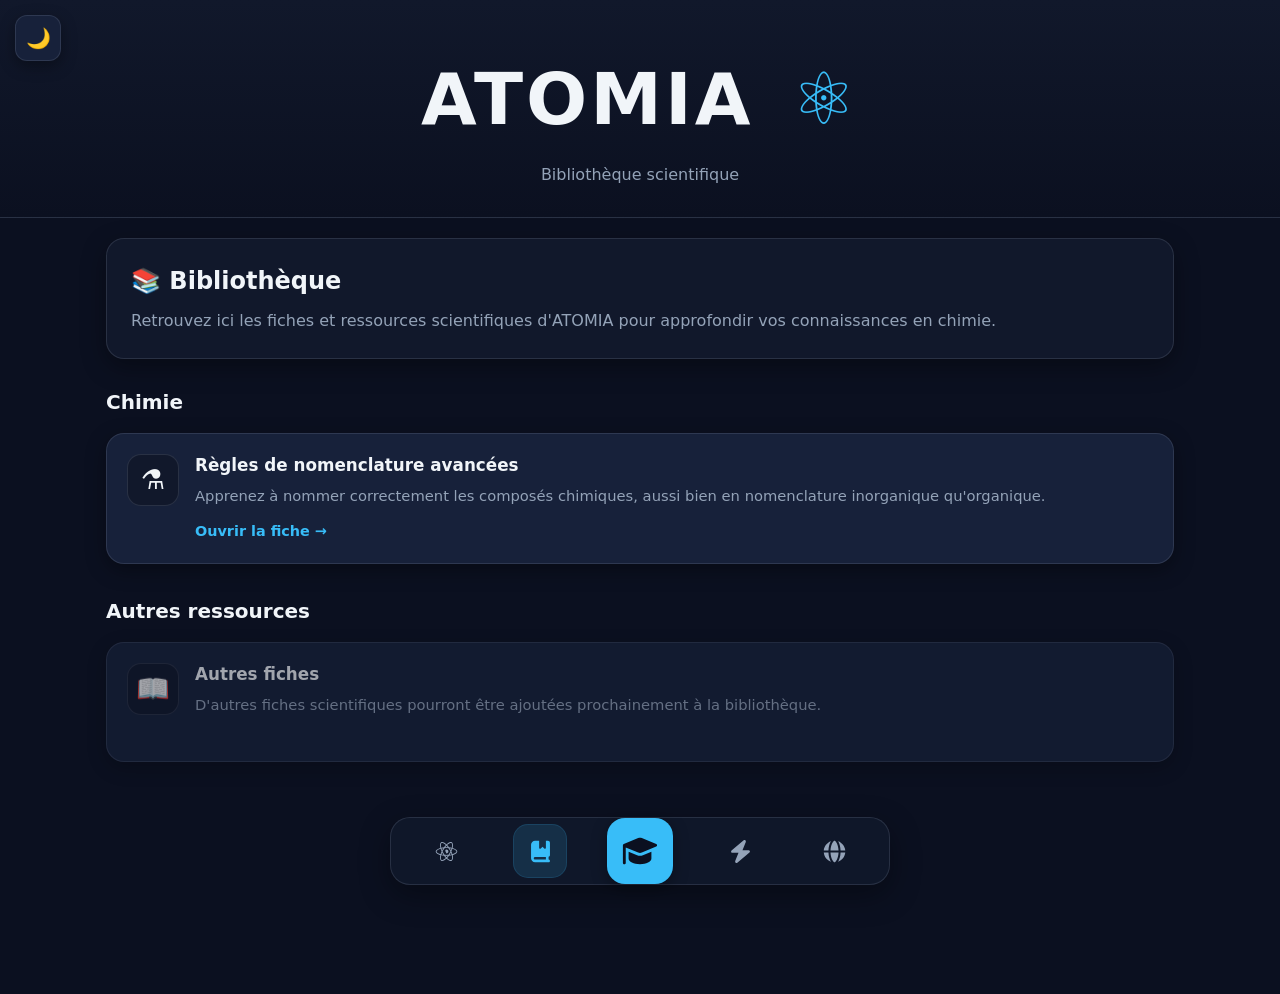
==== commit 309977a5: "Implement theme toggle and clean up HTML Added theme toggle functionality and improved HTML structur" ====
--- a/book.html
+++ b/book.html
@@ -1,475 +1,43 @@
 <!DOCTYPE html>
 <html lang="fr">
-
 <head>
     <meta charset="UTF-8">
-
-    <meta
-        name="viewport"
-        content="width=device-width, initial-scale=1.0"
+    <meta name="viewport" content="width=device-width, initial-scale=1.0">
+
+    <title>Bibliothèque — ATOMIA</title>
+
+    <!-- CSS PRINCIPAL ATOMIA -->
+    <link rel="stylesheet" href="style.css">
+</head>
+
+<body>
+
+    <!-- =====================================================
+         BOUTON CLAIR / SOMBRE
+    ====================================================== -->
+
+    <button
+        class="theme-toggle"
+        id="theme-toggle"
+        type="button"
+        aria-label="Changer de thème"
+        title="Changer de thème"
     >
-
-    <meta
-        name="description"
-        content="Bibliothèque scientifique — ATOMIA"
-    >
-
-    <title>Bibliothèque — ATOMIA</title>
-
-
-    <style>
-
-        /* =====================================================
-           VARIABLES
-        ====================================================== */
-
-        :root {
-            --background: #0B1020;
-            --secondary: #11182B;
-            --card: #17213A;
-
-            --text: #F1F5F9;
-            --text-secondary: #94A3B8;
-
-            --accent: #38BDF8;
-            --accent-dark: #0284C7;
-
-            --border: rgba(148, 163, 184, 0.15);
-
-            --radius: 18px;
-        }
-
-
-        /* =====================================================
-           RESET
-        ====================================================== */
-
-        * {
-            box-sizing: border-box;
-            margin: 0;
-            padding: 0;
-        }
-
-
-        html {
-            scroll-behavior: smooth;
-        }
-
-
-        body {
-            min-height: 100vh;
-
-            background:
-                radial-gradient(
-                    circle at top,
-                    rgba(56, 189, 248, 0.07),
-                    transparent 35%
-                ),
-                var(--background);
-
-            color: var(--text);
-
-            font-family:
-                Arial,
-                Helvetica,
-                sans-serif;
-
-            line-height: 1.6;
-
-            padding-bottom: 90px;
-        }
-
-
-        /* =====================================================
-           HEADER
-        ====================================================== */
-
-        .header {
-            padding:
-                30px
-                20px
-                25px;
-
-            text-align: center;
-
-            border-bottom:
-                1px solid
-                var(--border);
-
-            background:
-                rgba(11, 16, 32, 0.85);
-
-            backdrop-filter: blur(10px);
-        }
-
-
-        .header h1 {
-            font-size:
-                clamp(
-                    1.8rem,
-                    5vw,
-                    2.5rem
-                );
-
-            font-weight: 800;
-
-            letter-spacing: 0.5px;
-        }
-
-
-        .header p {
-            margin-top: 5px;
-
-            color: var(--accent);
-
-            font-size: 1rem;
-        }
-
-
-        /* =====================================================
-           CONTENU
-        ====================================================== */
-
-        main {
-            width: 100%;
-
-            max-width: 1100px;
-
-            margin: 0 auto;
-
-            padding:
-                30px
-                18px
-                50px;
-        }
-
-
-        .intro {
-            margin-bottom: 28px;
-
-            text-align: center;
-        }
-
-
-        .intro h2 {
-            margin-bottom: 8px;
-
-            font-size: 1.5rem;
-        }
-
-
-        .intro p {
-            max-width: 700px;
-
-            margin: 0 auto;
-
-            color: var(--text-secondary);
-        }
-
-
-        /* =====================================================
-           CARTES
-        ====================================================== */
-
-        .book-grid {
-            display: grid;
-
-            grid-template-columns:
-                repeat(
-                    auto-fit,
-                    minmax(280px, 1fr)
-                );
-
-            gap: 18px;
-        }
-
-
-        .book-card {
-            min-height: 190px;
-
-            padding: 24px;
-
-            display: flex;
-
-            align-items: center;
-
-            gap: 20px;
-
-            color: var(--text);
-
-            text-decoration: none;
-
-            border:
-                1px solid
-                var(--border);
-
-            border-radius: var(--radius);
-
-            background: var(--card);
-
-            transition:
-                transform 0.2s ease,
-                border-color 0.2s ease,
-                background 0.2s ease,
-                box-shadow 0.2s ease;
-        }
-
-
-        .book-card:hover {
-            transform: translateY(-3px);
-
-            border-color:
-                rgba(56, 189, 248, 0.4);
-
-            background: #1A2743;
-
-            box-shadow:
-                0 10px 30px
-                rgba(0, 0, 0, 0.2);
-        }
-
-
-        .book-card:active {
-            transform: scale(0.98);
-        }
-
-
-        .book-card-icon {
-            flex-shrink: 0;
-
-            width: 65px;
-            height: 65px;
-
-            display: flex;
-
-            align-items: center;
-            justify-content: center;
-
-            border-radius: 16px;
-
-            background:
-                rgba(56, 189, 248, 0.1);
-
-            font-size: 2rem;
-        }
-
-
-        .book-card-content {
-            min-width: 0;
-        }
-
-
-        .book-card-content h3 {
-            margin-bottom: 5px;
-
-            font-size: 1.15rem;
-        }
-
-
-        .book-card-content p {
-            color: var(--text-secondary);
-
-            font-size: 0.92rem;
-        }
-
-
-        .book-card-link {
-            display: block;
-
-            margin-top: 10px;
-
-            color: var(--accent);
-
-            font-size: 0.9rem;
-
-            font-weight: 600;
-        }
-
-
-        /* =====================================================
-           CARTES DÉSACTIVÉES
-        ====================================================== */
-
-        .book-card.disabled {
-            opacity: 0.5;
-
-            cursor: default;
-
-            pointer-events: none;
-        }
-
-
-        /* =====================================================
-           NAVIGATION PRINCIPALE
-           5 ICÔNES — AUCUN TEXTE
-        ====================================================== */
-
-        .bottom-nav {
-            position: fixed;
-
-            left: 50%;
-            bottom: 14px;
-
-            transform: translateX(-50%);
-
-            z-index: 100;
-
-            width:
-                min(
-                    calc(100% - 24px),
-                    520px
-                );
-
-            height: 64px;
-
-            display: flex;
-
-            align-items: center;
-            justify-content: space-around;
-
-            padding:
-                6px;
-
-            border:
-                1px solid
-                var(--border);
-
-            border-radius: 20px;
-
-            background:
-                rgba(17, 24, 43, 0.94);
-
-            backdrop-filter: blur(15px);
-
-            box-shadow:
-                0 12px 35px
-                rgba(0, 0, 0, 0.35);
-        }
-
-
-        .bottom-nav-item {
-            width: 48px;
-            height: 48px;
-
-            display: flex;
-
-            align-items: center;
-            justify-content: center;
-
-            border-radius: 14px;
-
-            color: var(--text-secondary);
-
-            text-decoration: none;
-
-            transition:
-                color 0.2s ease,
-                background 0.2s ease,
-                transform 0.2s ease;
-        }
-
-
-        .bottom-nav-item svg {
-            width: 25px;
-            height: 25px;
-
-            fill: currentColor;
-        }
-
-
-        .bottom-nav-item:hover {
-            color: var(--text);
-
-            background:
-                rgba(56, 189, 248, 0.08);
-        }
-
-
-        .bottom-nav-item.active {
-            color: var(--accent);
-
-            background:
-                rgba(56, 189, 248, 0.12);
-        }
-
-
-        .bottom-nav-item:active {
-            transform: scale(0.9);
-        }
-
-
-        /* =====================================================
-           RESPONSIVE
-        ====================================================== */
-
-        @media (max-width: 600px) {
-
-            main {
-                padding:
-                    24px
-                    12px
-                    40px;
-            }
-
-
-            .book-grid {
-                grid-template-columns: 1fr;
-            }
-
-
-            .book-card {
-                min-height: 160px;
-
-                padding: 20px;
-            }
-
-
-            .book-card-icon {
-                width: 55px;
-                height: 55px;
-
-                font-size: 1.7rem;
-            }
-
-
-            .bottom-nav {
-                bottom: 10px;
-
-                height: 60px;
-
-                width:
-                    calc(100% - 20px);
-            }
-
-
-            .bottom-nav-item {
-                width: 45px;
-                height: 45px;
-            }
-
-        }
-
-    </style>
-
-</head>
-
-
-<body>
-
-
-    <!-- =====================================================
-         EN-TÊTE
+        🌙
+    </button>
+
+
+    <!-- =====================================================
+         HEADER
     ====================================================== -->
 
     <header class="header">
 
         <h1>
-            ATOMIA ⚛️
+            ATOMIA <span>⚛️</span>
         </h1>
 
-        <p>
-            Bibliothèque scientifique
-        </p>
+        <p>Bibliothèque scientifique</p>
 
     </header>
 
@@ -478,94 +46,98 @@
          CONTENU PRINCIPAL
     ====================================================== -->
 
-    <main>
-
-        <section class="intro">
-
-            <h2>
-                Bibliothèque
-            </h2>
+    <main class="book-page">
+
+        <!-- INTRODUCTION -->
+
+        <section class="book-intro">
+
+            <h2>📚 Bibliothèque</h2>
 
             <p>
-                Retrouvez ici les fiches et ressources
-                scientifiques d'ATOMIA.
+                Retrouvez ici les fiches et ressources scientifiques
+                d'ATOMIA pour approfondir vos connaissances en chimie.
             </p>
 
         </section>
 
 
-        <section class="book-grid">
-
-
-            <!-- =================================================
-                 NOMENCLATURE
-            ================================================== -->
-
-            <a
-                href="nomenclature.html"
-                class="book-card"
-                id="nomenclature-card"
-                aria-label="Règles de nomenclature avancées"
-            >
-
-                <div class="book-card-icon">
-                    ⚗️
+        <!-- =================================================
+             NOMENCLATURE
+        ================================================== -->
+
+        <section class="book-section">
+
+            <h2>Chimie</h2>
+
+            <div class="book-grid">
+
+                <a
+                    href="nomenclature.html"
+                    class="book-card"
+                    id="nomenclature-card"
+                >
+
+                    <div class="book-card-icon">
+                        ⚗️
+                    </div>
+
+                    <div class="book-card-content">
+
+                        <h3>
+                            Règles de nomenclature avancées
+                        </h3>
+
+                        <p>
+                            Apprenez à nommer correctement les composés
+                            chimiques, aussi bien en nomenclature
+                            inorganique qu'organique.
+                        </p>
+
+                        <span class="book-card-link">
+                            Ouvrir la fiche →
+                        </span>
+
+                    </div>
+
+                </a>
+
+            </div>
+
+        </section>
+
+
+        <!-- =================================================
+             AUTRES RESSOURCES
+        ================================================== -->
+
+        <section class="book-section">
+
+            <h2>Autres ressources</h2>
+
+            <div class="book-grid">
+
+                <div class="book-card book-card-disabled">
+
+                    <div class="book-card-icon">
+                        📖
+                    </div>
+
+                    <div class="book-card-content">
+
+                        <h3>
+                            Autres fiches
+                        </h3>
+
+                        <p>
+                            D'autres fiches scientifiques pourront être
+                            ajoutées prochainement à la bibliothèque.
+                        </p>
+
+                    </div>
+
                 </div>
 
-
-                <div class="book-card-content">
-
-                    <h3>
-                        Règles de nomenclature avancées
-                    </h3>
-
-                    <p>
-                        Apprenez à nommer correctement
-                        les composés chimiques,
-                        organiques et inorganiques.
-                    </p>
-
-                    <span class="book-card-link">
-                        Ouvrir la fiche →
-                    </span>
-
-                </div>
-
-            </a>
-
-
-            <!-- =================================================
-                 AUTRES FICHES
-            ================================================== -->
-
-            <div
-                class="book-card disabled"
-                id="other-books-card"
-                aria-disabled="true"
-            >
-
-                <div class="book-card-icon">
-                    📚
-                </div>
-
-
-                <div class="book-card-content">
-
-                    <h3>
-                        Autres fiches
-                    </h3>
-
-                    <p>
-                        De nouvelles ressources scientifiques
-                        seront bientôt disponibles.
-                    </p>
-
-                    <span class="book-card-link">
-                        Bientôt disponible
-                    </span>
-
-                </div>
-
             </div>
 
         </section>
@@ -575,16 +147,12 @@
 
     <!-- =====================================================
          NAVIGATION PRINCIPALE
-         5 ICÔNES — AUCUN TEXTE
-    ====================================================== -->
-
-    <nav
-        class="bottom-nav"
-        aria-label="Navigation principale"
-    >
-
-
-        <!-- TABLEAU -->
+         EXACTEMENT COMME INDEX.HTML
+    ====================================================== -->
+
+    <nav class="bottom-nav" aria-label="Navigation principale">
+
+        <!-- TABLEAU PÉRIODIQUE -->
 
         <a
             href="index.html"
@@ -599,14 +167,14 @@
                 aria-hidden="true"
             >
 
-                <path d="M482.2 241.2C476.8 239.4 471.4 237.7 466 236.1C466.9 232.4 467.7 228.7 468.5 225C480.8 165.4 472.7 117.5 445.4 101.7C419.1 86.6 376.2 102.3 332.8 140.1C328.5 143.8 324.3 147.7 320.3 151.6C317.6 149 314.8 146.4 312 143.9C266.5 103.5 220.9 86.5 193.6 102.4C167.4 117.6 159.6 162.7 170.6 219.1C171.7 224.7 172.9 230.2 174.3 235.8C167.9 237.6 161.6 239.6 155.7 241.7C102.3 260.2 64 289.4 64 319.6C64 350.8 104.8 382.1 160.3 401.1C164.8 402.6 169.3 404.1 173.9 405.4C172.4 411.4 171.1 417.3 169.9 423.4C159.4 478.9 167.6 522.9 193.8 538C220.8 553.6 266.2 537.6 310.4 498.9C313.9 495.8 317.4 492.6 320.9 489.2C325.3 493.5 329.9 497.6 334.5 501.6C377.3 538.4 419.6 553.3 445.7 538.2C472.7 522.6 481.5 475.3 470.1 417.7C469.2 413.3 468.2 408.8 467.1 404.2C470.3 403.3 473.4 402.3 476.5 401.3C534.2 382.2 576 351.3 576 319.6C576 289.3 536.6 259.9 482.2 241.2zM346.9 156.3C384.1 123.9 418.8 111.2 434.6 120.3C451.5 130 458 169.2 447.4 220.7C446.7 224.1 446 227.4 445.1 230.7C422.9 225.7 400.4 222.1 377.8 220.1C364.8 201.5 350.6 183.7 335.2 167C339.1 163.3 342.9 159.8 346.9 156.3zM231.2 371.5C236.3 380.2 241.5 388.9 247 397.4C231.4 395.7 215.9 393.2 200.6 389.9C205 375.5 210.5 360.6 216.9 345.4C221.5 354.2 226.2 362.9 231.2 371.5zM200.9 251.2C215.3 248 230.6 245.4 246.5 243.4C241.2 251.7 236 260.2 231.1 268.8C226.2 277.3 221.4 286 216.9 294.8C210.6 279.9 205.3 265.3 200.9 251.2zM228.3 320.1C234.9 306.3 242.1 292.8 249.7 279.5C257.3 266.2 265.5 253.3 274.1 240.6C289.1 239.5 304.4 238.9 320 238.9C335.6 238.9 351 239.5 365.9 240.6C374.4 253.2 382.5 266.1 390.2 279.3C397.9 292.5 405.1 306 411.9 319.7C405.2 333.5 398 347.1 390.3 360.5C382.7 373.8 374.6 386.7 366.1 399.5C351.2 400.6 335.7 401.1 320 401.1C304.3 401.1 289.1 400.6 274.4 399.7C265.7 387 257.5 374 249.8 360.7C242.1 347.4 235 333.9 228.3 320.1zM408.9 371.3C414 362.5 418.8 353.6 423.5 344.6C429.9 359.1 435.5 373.8 440.4 388.9C424.9 392.4 409.2 395.1 393.4 396.9C398.8 388.5 403.9 379.9 408.9 371.3zM423.3 294.8C418.6 286 413.8 277.2 408.8 268.6C403.9 260.1 398.8 251.7 393.5 243.4C409.6 245.4 425 248.1 439.4 251.4C434.8 266.2 429.4 280.6 423.3 294.8zM320.2 182.3C330.7 193.7 340.6 205.7 349.8 218.1C330 217.2 310.1 217.2 290.3 218.1C300.1 205.2 310.2 193.2 320.2 182.3zM204.2 121C221 111.2 258.3 125.2 297.6 160C300.1 162.2 302.6 164.6 305.2 167C289.7 183.7 275.4 201.5 262.3 220.1C239.7 222.1 217.3 225.6 195.1 230.5C193.8 225.4 192.7 220.2 191.6 215C182.2 166.6 188.4 130.1 204.2 121zM179.7 384.6C175.5 383.4 171.4 382.1 167.3 380.7C146 374 121.8 363.4 104.3 349.5C94.2 342.5 87.4 331.7 85.5 319.6C85.5 301.3 117.1 277.9 162.7 262C168.4 260 174.2 258.2 180 256.5C186.8 278.2 195 299.5 204.5 320.1C194.9 341 186.6 362.6 179.7 384.6zM296.3 482.6C279.8 497.7 260.7 509.7 239.9 517.9C228.8 523.2 216 523.7 204.6 519.2C188.7 510 182.1 474.7 191.1 427.2C192.2 421.6 193.4 416 194.8 410.5C217.2 415.3 239.8 418.6 262.7 420.3C275.9 439 290.4 456.9 305.9 473.7C302.7 476.8 299.5 479.8 296.3 482.6zM320.8 458.3C310.6 447.3 300.4 435.1 290.5 422C300.1 422.4 310 422.6 320 422.6C330.3 422.6 340.4 422.4 350.4 421.9C341.2 434.6 331.3 446.7 320.8 458.3zM451.5 488.3C450.6 500.5 444.6 511.9 435 519.6C419.1 528.8 385.2 516.8 348.6 485.4C344.4 481.8 340.2 477.9 335.9 473.9C351.2 457 365.3 439.1 378.1 420.3C401 418.4 423.8 414.9 446.3 409.8C447.3 413.9 448.2 418 449 422C453.9 443.6 454.7 466.1 451.5 488.3zM469.7 380.8C466.9 381.7 464.1 382.6 461.2 383.4C454.2 361.6 445.6 340.3 435.7 319.6C445.3 299.2 453.4 278.2 460.2 256.7C465.4 258.2 470.4 259.8 475.2 261.4C521.8 277.4 554.5 301.2 554.5 319.4C554.5 339 519.6 364.3 469.7 380.8zM320 365.8C345.3 365.8 365.8 345.3 365.8 320C365.8 294.7 345.3 274.2 320 274.2C294.7 274.2 274.2 294.7 320 365.8z"/>
-
-            </svg>
-
-        </a>
-
-
-        <!-- BIBLIOTHÈQUE -->
+                <path d="M482.2 241.2C476.8 239.4 471.4 237.7 466 236.1C466.9 232.4 467.7 228.7 468.5 225C480.8 165.4 472.7 117.5 445.4 101.7C419.1 86.6 376.2 102.3 332.8 140.1C328.5 143.8 324.3 147.7 320.3 151.6C317.6 149 314.8 146.4 312 143.9C266.5 103.5 220.9 86.5 193.6 102.4C167.4 117.6 159.6 162.7 170.6 219.1C171.7 224.7 172.9 230.2 174.3 235.8C167.9 237.6 161.6 239.6 155.7 241.7C102.3 260.2 64 289.4 64 319.6C64 350.8 104.8 382.1 160.3 401.1C164.8 402.6 169.3 404.1 173.9 405.4C172.4 411.4 171.1 417.3 169.9 423.4C159.4 478.9 167.6 522.9 193.8 538C220.8 553.6 266.2 537.6 310.4 498.9C313.9 495.8 317.4 492.6 320.9 489.2C325.3 493.5 329.9 497.6 334.5 501.6C377.3 538.4 419.6 553.3 445.7 538.2C472.7 522.6 481.5 475.3 470.1 417.7C469.2 413.3 468.2 408.8 467.1 404.2C470.3 403.3 473.4 402.3 476.5 401.3C534.2 382.2 576 351.3 576 319.6C576 289.3 536.6 259.9 482.2 241.2zM346.9 156.3C384.1 123.9 418.8 111.2 434.6 120.3C451.5 130 458 169.2 447.4 220.7C446.7 224.1 446 227.4 445.1 230.7C422.9 225.7 400.4 222.1 377.8 220.1C364.8 201.5 350.6 183.7 335.2 167C339.1 163.3 342.9 159.8 346.9 156.3zM231.2 371.5C236.3 380.2 241.5 388.9 247 397.4C231.4 395.7 215.9 393.2 200.6 389.9C205 375.5 210.5 360.6 216.9 345.4C221.5 354.2 226.2 362.9 231.2 371.5zM200.9 251.2C215.3 248 230.6 245.4 246.5 243.4C241.2 251.7 236 260.2 231.1 268.8C226.2 277.3 221.4 286 216.9 294.8C210.6 279.9 205.3 265.3 200.9 251.2zM228.3 320.1C234.9 306.3 242.1 292.8 249.7 279.5C257.3 266.2 265.5 253.3 274.1 240.6C289.1 239.5 304.4 238.9 320 238.9C335.6 238.9 351 239.5 365.9 240.6C374.4 253.2 382.5 266.1 390.2 279.3C397.9 292.5 405.1 306 411.9 319.7C405.2 333.5 398 347.1 390.3 360.5C382.7 373.8 374.6 386.7 366.1 399.5C351.2 400.6 335.7 401.1 320 401.1C304.3 401.1 289.1 400.6 274.4 399.7C265.7 387 257.5 374 249.8 360.7C242.1 347.4 235 333.9 228.3 320.1zM408.9 371.3C414 362.5 418.8 353.6 423.5 344.6C429.9 359.1 435.5 373.8 440.4 388.9C424.9 392.4 409.2 395.1 393.4 396.9C398.8 388.5 403.9 379.9 408.9 371.3zM423.3 294.8C418.6 286 413.8 277.2 408.8 268.6C403.9 260.1 398.8 251.7 393.5 243.4C409.6 245.4 425 248.1 439.4 251.4C434.8 266.2 429.4 280.6 423.3 294.8zM320.2 182.3C330.7 193.7 340.6 205.7 349.8 218.1C330 217.2 310.1 217.2 290.3 218.1C300.1 205.2 310.2 193.2 320.2 182.3zM204.2 121C221 111.2 258.3 125.2 297.6 160C300.1 162.2 302.6 164.6 305.2 167C289.7 183.7 275.4 201.5 262.3 220.1C239.7 222.1 217.3 225.6 195.1 230.5C193.8 225.4 192.7 220.2 191.6 215C182.2 166.6 188.4 130.1 204.2 121zM179.7 384.6C175.5 383.4 171.4 382.1 167.3 380.7C146 374 121.8 363.4 104.3 349.5C94.2 342.5 87.4 331.7 85.5 319.6C85.5 301.3 117.1 277.9 162.7 262C168.4 260 174.2 258.2 180 256.5C186.8 278.2 195 299.5 204.5 320.1C194.9 341 186.6 362.6 179.7 384.6zM296.3 482.6C279.8 497.7 260.7 509.7 239.9 517.9C228.8 523.2 216 523.7 204.6 519.2C188.7 510 182.1 474.7 191.1 427.2C192.2 421.6 193.4 416 194.8 410.5C217.2 415.3 239.8 418.6 262.7 420.3C275.9 439 290.4 456.9 305.9 473.7C302.7 476.8 299.5 479.8 296.3 482.6zM320.8 458.3C310.6 447.3 300.4 435.1 290.5 422C300.1 422.4 310 422.6 320 422.6C330.3 422.4 340.4 422.2 350.4 421.9C341.2 434.6 331.3 446.7 320.8 458.3zM451.5 488.3C450.6 500.5 444.6 511.9 435 519.6C419.1 528.8 385.2 516.8 348.6 485.4C344.4 481.8 340.2 477.9 335.9 473.9C351.2 457 365.3 439.1 378.1 420.3C401 418.4 423.8 414.9 446.3 409.8C447.3 413.9 448.2 418 449 422C453.9 443.6 454.7 466.1 451.5 488.3zM469.7 380.8C466.9 381.7 464.1 382.6 461.2 383.4C454.2 361.6 445.6 340.3 435.7 319.6C445.3 299.2 453.4 278.2 460.2 256.7C465.4 258.2 470.4 259.8 475.2 261.4C521.8 277.4 554.5 301.2 554.5 319.4C554.5 339 519.6 364.3 469.7 380.8zM320 365.8C345.3 365.8 365.8 345.3 365.8 320C365.8 294.7 345.3 274.2 320 274.2C294.7 274.2 274.2 294.7 320 365.8z"/>
+
+            </svg>
+
+        </a>
+
+
+        <!-- BIBLIOTHÈQUE — ACTIVE -->
 
         <a
             href="book.html"
@@ -628,7 +196,7 @@
         </a>
 
 
-        <!-- COURS -->
+        <!-- COURS — GROS BOUTON -->
 
         <a
             href="cours.html"
@@ -696,6 +264,49 @@
     </nav>
 
 
+    <!-- =====================================================
+         JAVASCRIPT — THÈME
+    ====================================================== -->
+
+    <script>
+
+        const themeToggle =
+            document.getElementById("theme-toggle");
+
+        const savedTheme =
+            localStorage.getItem("atomia-theme");
+
+        if (savedTheme === "light") {
+
+            document.body.classList.add("light-theme");
+
+            themeToggle.textContent = "☀️";
+
+        } else {
+
+            themeToggle.textContent = "🌙";
+
+        }
+
+
+        themeToggle.addEventListener("click", () => {
+
+            document.body.classList.toggle("light-theme");
+
+            const isLight =
+                document.body.classList.contains("light-theme");
+
+            localStorage.setItem(
+                "atomia-theme",
+                isLight ? "light" : "dark"
+            );
+
+            themeToggle.textContent =
+                isLight ? "☀️" : "🌙";
+
+        });
+
+    </script>
+
 </body>
-
 </html>
--- a/style.css
+++ b/style.css
@@ -0,0 +1,2663 @@
+/* =========================================================
+   ATOMIA ⚛️
+   Feuille de style principale
+   ========================================================= */
+
+
+/* =========================================================
+   1. VARIABLES DU THÈME
+   ========================================================= */
+
+:root {
+
+    /* Interface */
+    --background: #0B1020;
+    --background-secondary: #11182B;
+    --card: #17213A;
+
+    --text: #F1F5F9;
+    --text-secondary: #94A3B8;
+
+    --accent: #38BDF8;
+    --accent-dark: #0284C7;
+
+    /* Familles chimiques */
+    --alkali-metal: #EF4444;
+    --alkaline-earth-metal: #F97316;
+    --transition-metal: #EAB308;
+    --post-transition-metal: #3B82F6;
+    --metalloid: #22C55E;
+    --nonmetal: #67E8F9;
+    --halogen: #A855F7;
+    --noble-gas: #F9A8D4;
+    --lanthanide: #E5E7EB;
+    --actinide: #A16207;
+
+    /* Autres */
+    --border: rgba(148, 163, 184, 0.18);
+    --shadow: rgba(0, 0, 0, 0.35);
+}
+
+
+/* =========================================================
+   2. RÉINITIALISATION
+   ========================================================= */
+
+* {
+    box-sizing: border-box;
+    margin: 0;
+    padding: 0;
+}
+
+html {
+    scroll-behavior: smooth;
+}
+
+body {
+
+    font-family:
+        system-ui,
+        -apple-system,
+        BlinkMacSystemFont,
+        "Segoe UI",
+        sans-serif;
+
+    background: var(--background);
+    color: var(--text);
+
+    min-height: 100vh;
+
+    line-height: 1.5;
+}
+
+
+/* =========================================================
+   3. HEADER
+   ========================================================= */
+
+.header {
+
+    text-align: center;
+
+    padding: 45px 20px 30px;
+
+    background:
+        linear-gradient(
+            180deg,
+            var(--background-secondary),
+            var(--background)
+        );
+
+    border-bottom: 1px solid var(--border);
+}
+
+.header h1 {
+
+    font-size: clamp(2.5rem, 8vw, 4.5rem);
+
+    letter-spacing: 3px;
+
+    margin-bottom: 10px;
+}
+
+.header h1 span {
+
+    margin-left: 10px;
+
+    color: var(--accent);
+}
+
+.header p {
+
+    color: var(--text-secondary);
+
+    font-size: 1rem;
+
+    margin-top: 5px;
+}
+
+
+/* =========================================================
+   4. CONTENU PRINCIPAL
+   ========================================================= */
+
+main {
+
+    width: min(1500px, 100%);
+    margin: 0 auto;
+
+    padding: 30px 20px 60px;
+}
+
+
+/* =========================================================
+   5. RECHERCHE
+   ========================================================= */
+
+.search-section {
+
+    display: flex;
+
+    justify-content: center;
+
+    margin-bottom: 35px;
+}
+
+#search {
+
+    width: min(700px, 100%);
+
+    padding: 15px 20px;
+
+    border: 1px solid var(--border);
+
+    border-radius: 14px;
+
+    background: var(--background-secondary);
+
+    color: var(--text);
+
+    font-size: 1rem;
+
+    outline: none;
+
+    transition:
+        border-color 0.2s ease,
+        box-shadow 0.2s ease;
+}
+
+#search::placeholder {
+
+    color: var(--text-secondary);
+}
+
+#search:focus {
+
+    border-color: var(--accent);
+
+    box-shadow:
+        0 0 0 3px rgba(56, 189, 248, 0.12);
+}
+
+
+/* =========================================================
+   6. TABLEAU PÉRIODIQUE
+   ========================================================= */
+
+.periodic-section {
+
+    width: 100%;
+}
+
+.periodic-section h2 {
+
+    text-align: center;
+
+    margin-bottom: 25px;
+
+    font-size: 1.7rem;
+}
+
+.periodic-table {
+
+    display: grid;
+
+    grid-template-columns: repeat(18, minmax(65px, 1fr));
+
+    grid-auto-rows: minmax(85px, auto);
+
+    gap: 7px;
+
+    width: 100%;
+
+    overflow-x: auto;
+
+    padding: 10px;
+}
+
+
+/* =========================================================
+   7. CASE D'UN ÉLÉMENT
+   ========================================================= */
+
+.element {
+
+    position: relative;
+
+    display: flex;
+
+    flex-direction: column;
+
+    justify-content: center;
+
+    align-items: center;
+
+    min-width: 65px;
+    min-height: 85px;
+
+    padding: 7px;
+
+    border-radius: 10px;
+
+    background: var(--card);
+
+    border: 1px solid var(--border);
+
+    cursor: pointer;
+
+    user-select: none;
+
+    transition:
+        transform 0.18s ease,
+        box-shadow 0.18s ease,
+        filter 0.18s ease;
+}
+
+.element:hover {
+
+    transform: translateY(-4px);
+
+    box-shadow:
+        0 8px 20px var(--shadow);
+
+    filter: brightness(1.12);
+
+    z-index: 2;
+}
+
+.element:focus-visible {
+
+    outline: 2px solid var(--accent);
+
+    outline-offset: 2px;
+}
+
+.element .atomic-number {
+
+    position: absolute;
+
+    top: 5px;
+    left: 7px;
+
+    font-size: 0.65rem;
+
+    color: var(--text-secondary);
+}
+
+.element .symbol {
+
+    font-size: 1.45rem;
+
+    font-weight: 800;
+
+    line-height: 1;
+
+    margin-bottom: 5px;
+}
+
+.element .name {
+
+    font-size: 0.65rem;
+
+    text-align: center;
+
+    color: var(--text-secondary);
+
+    white-space: nowrap;
+
+    overflow: hidden;
+
+    text-overflow: ellipsis;
+
+    max-width: 100%;
+}
+
+.element .atomic-mass {
+
+    font-size: 0.55rem;
+
+    margin-top: 4px;
+
+    color: var(--text-secondary);
+}
+
+
+/* =========================================================
+   8. COULEURS DES FAMILLES CHIMIQUES
+   ========================================================= */
+
+.element.alkali-metal {
+    border-color: var(--alkali-metal);
+}
+
+.element.alkaline-earth-metal {
+    border-color: var(--alkaline-earth-metal);
+}
+
+.element.transition-metal {
+    border-color: var(--transition-metal);
+}
+
+.element.post-transition-metal {
+    border-color: var(--post-transition-metal);
+}
+
+.element.metalloid {
+    border-color: var(--metalloid);
+}
+
+.element.nonmetal {
+    border-color: var(--nonmetal);
+}
+
+.element.halogen {
+    border-color: var(--halogen);
+}
+
+.element.noble-gas {
+    border-color: var(--noble-gas);
+}
+
+.element.lanthanide {
+    border-color: var(--lanthanide);
+}
+
+.element.actinide {
+    border-color: var(--actinide);
+}
+
+.element.alkali-metal:hover {
+    box-shadow: 0 0 18px var(--alkali-metal);
+}
+
+.element.alkaline-earth-metal:hover {
+    box-shadow: 0 0 18px var(--alkaline-earth-metal);
+}
+
+.element.transition-metal:hover {
+    box-shadow: 0 0 18px var(--transition-metal);
+}
+
+.element.post-transition-metal:hover {
+    box-shadow: 0 0 18px var(--post-transition-metal);
+}
+
+.element.metalloid:hover {
+    box-shadow: 0 0 18px var(--metalloid);
+}
+
+.element.nonmetal:hover {
+    box-shadow: 0 0 18px var(--nonmetal);
+}
+
+.element.halogen:hover {
+    box-shadow: 0 0 18px var(--halogen);
+}
+
+.element.noble-gas:hover {
+    box-shadow: 0 0 18px var(--noble-gas);
+}
+
+.element.lanthanide:hover {
+    box-shadow: 0 0 18px var(--lanthanide);
+}
+
+.element.actinide:hover {
+    box-shadow: 0 0 18px var(--actinide);
+}
+
+
+/* =========================================================
+   9. FICHE D'UN ÉLÉMENT
+   ========================================================= */
+
+.element-view {
+
+    margin-top: 40px;
+
+    padding: 30px;
+
+    background: var(--background-secondary);
+
+    border: 1px solid var(--border);
+
+    border-radius: 18px;
+
+    box-shadow:
+        0 15px 40px var(--shadow);
+}
+
+.hidden {
+    display: none;
+}
+
+
+/* =========================================================
+   10. LIEN GITHUB
+   ========================================================= */
+
+.github {
+
+    display: block;
+
+    width: fit-content;
+
+    margin: 20px auto;
+
+    color: var(--accent);
+
+    text-decoration: none;
+
+    transition:
+        color 0.2s ease,
+        transform 0.2s ease;
+}
+
+.github:hover {
+
+    color: var(--text);
+
+    transform: translateY(-2px);
+}
+
+
+/* =========================================================
+   11. FOOTER
+   ========================================================= */
+
+footer {
+
+    text-align: center;
+
+    padding: 25px 20px;
+
+    color: var(--text-secondary);
+
+    font-size: 0.8rem;
+
+    border-top: 1px solid var(--border);
+}
+
+footer p {
+    margin: 4px 0;
+}
+
+
+/* =========================================================
+   12. RESPONSIVE — TABLETTE
+   ========================================================= */
+
+@media (max-width: 900px) {
+
+    main {
+        padding-left: 10px;
+        padding-right: 10px;
+    }
+
+    .periodic-table {
+
+        grid-template-columns:
+            repeat(18, 65px);
+
+        overflow-x: auto;
+    }
+}
+
+
+/* =========================================================
+   13. RESPONSIVE — TÉLÉPHONE
+   ========================================================= */
+
+@media (max-width: 600px) {
+
+    .header {
+
+        padding-top: 30px;
+        padding-bottom: 25px;
+    }
+
+    .header h1 {
+
+        font-size: 2.5rem;
+
+        letter-spacing: 2px;
+    }
+
+    main {
+
+        padding-top: 20px;
+    }
+
+    .periodic-section h2 {
+
+        font-size: 1.4rem;
+    }
+
+    .periodic-table {
+
+        gap: 5px;
+
+        padding: 8px;
+    }
+
+    .element {
+
+        min-width: 60px;
+        min-height: 78px;
+    }
+
+    .element .symbol {
+
+        font-size: 1.25rem;
+    }
+
+    .element .name {
+
+        font-size: 0.58rem;
+    }
+
+    .element-view {
+
+        padding: 20px;
+    }
+}
+
+
+/* =========================================================
+   14. ACCESSIBILITÉ
+   ========================================================= */
+
+@media (prefers-reduced-motion: reduce) {
+
+    *,
+    *::before,
+    *::after {
+
+        scroll-behavior: auto !important;
+
+        transition-duration: 0.01ms !important;
+
+        animation-duration: 0.01ms !important;
+    }
+}
+
+
+/* =========================================================
+   LÉGENDE
+   ========================================================= */
+
+.legend {
+
+    margin: 40px auto;
+
+    padding: 0;
+
+    max-width: 1000px;
+
+    background: var(--background-secondary);
+
+    border: 1px solid rgba(56, 189, 248, 0.15);
+
+    border-radius: 16px;
+
+    overflow: hidden;
+}
+
+.legend-header {
+
+    width: 100%;
+
+    display: flex;
+
+    align-items: center;
+
+    justify-content: space-between;
+
+    padding: 20px 24px;
+
+    background: transparent;
+
+    border: none;
+
+    color: var(--text);
+
+    cursor: pointer;
+
+    text-align: left;
+}
+
+.legend-header h2 {
+
+    margin: 0;
+
+    font-size: 1.4rem;
+}
+
+.legend-arrow {
+
+    width: 9px;
+    height: 9px;
+
+    border-right: 2px solid var(--accent);
+    border-bottom: 2px solid var(--accent);
+
+    transform: rotate(225deg);
+
+    transition: transform 0.25s ease;
+}
+
+.legend-content {
+
+    max-height: 0;
+
+    overflow: hidden;
+
+    padding: 0 24px;
+
+    opacity: 0;
+
+    transition:
+        max-height 0.35s ease,
+        opacity 0.25s ease,
+        padding 0.35s ease;
+}
+
+.legend.open .legend-content {
+
+    max-height: 1000px;
+
+    padding: 0 24px 20px;
+
+    opacity: 1;
+}
+
+.legend.open .legend-arrow {
+    transform: rotate(45deg);
+}
+
+.legend-content p {
+
+    margin: 10px 0;
+
+    color: var(--text-secondary);
+
+    line-height: 1.6;
+}
+
+.legend-header:hover {
+    background: rgba(56, 189, 248, 0.05);
+}
+
+@media (max-width: 600px) {
+
+    .legend {
+        margin: 30px 12px;
+    }
+
+    .legend-header {
+        padding: 18px;
+    }
+
+    .legend-content {
+        padding-left: 18px;
+        padding-right: 18px;
+    }
+
+    .legend.open .legend-content {
+        padding-left: 18px;
+        padding-right: 18px;
+        padding-bottom: 18px;
+    }
+}
+
+
+/* =========================================================
+   SECTIONS DÉPLIABLES DES FICHES ÉLÉMENTS
+   ========================================================= */
+
+.collapsible-section {
+    overflow: hidden;
+}
+
+.section-toggle {
+
+    width: 100%;
+
+    display: flex;
+
+    align-items: center;
+
+    justify-content: space-between;
+
+    padding: 5px 0;
+
+    background: transparent;
+
+    border: none;
+
+    color: var(--text);
+
+    cursor: pointer;
+
+    text-align: left;
+}
+
+.section-toggle h3 {
+    margin: 0;
+}
+
+.section-arrow {
+
+    width: 9px;
+    height: 9px;
+
+    border-right: 2px solid var(--accent);
+    border-bottom: 2px solid var(--accent);
+
+    transform: rotate(225deg);
+
+    transition: transform 0.25s ease;
+}
+
+.section-content {
+
+    max-height: 0;
+
+    overflow: hidden;
+
+    opacity: 0;
+
+    transition:
+        max-height 0.35s ease,
+        opacity 0.25s ease;
+}
+
+.collapsible-section.open .section-content {
+
+    max-height: 5000px;
+
+    opacity: 1;
+}
+
+.collapsible-section.open .section-arrow {
+    transform: rotate(45deg);
+}
+
+.section-toggle:hover {
+    opacity: 0.85;
+}
+
+@media (prefers-reduced-motion: reduce) {
+
+    .section-arrow,
+    .section-content {
+        transition: none;
+    }
+}
+
+
+/* =========================================================
+   FICHES ÉLÉMENTS — NOUVELLES SECTIONS
+   ========================================================= */
+
+.collapsible-section {
+
+    margin: 20px 0;
+
+    padding: 18px 20px;
+
+    background: var(--card);
+
+    border-radius: 14px;
+
+    border: 1px solid rgba(56, 189, 248, 0.12);
+
+    overflow: hidden;
+}
+
+.section-toggle {
+
+    width: 100%;
+
+    display: flex;
+
+    align-items: center;
+
+    justify-content: space-between;
+
+    padding: 5px 0;
+
+    background: transparent;
+
+    border: none;
+
+    color: var(--text);
+
+    cursor: pointer;
+
+    text-align: left;
+}
+
+.section-toggle h3 {
+
+    margin: 0;
+
+    font-size: 1.1rem;
+}
+
+.section-arrow {
+
+    width: 9px;
+    height: 9px;
+
+    border-right: 2px solid var(--accent);
+    border-bottom: 2px solid var(--accent);
+
+    transform: rotate(225deg);
+
+    transition: transform 0.25s ease;
+}
+
+.collapsible-section.open .section-arrow {
+    transform: rotate(45deg);
+}
+
+.section-content {
+
+    max-height: 0;
+
+    overflow: hidden;
+
+    opacity: 0;
+
+    transition:
+        max-height 0.35s ease,
+        opacity 0.25s ease;
+}
+
+.collapsible-section.open .section-content {
+
+    max-height: 5000px;
+
+    opacity: 1;
+}
+
+.info-grid {
+
+    display: grid;
+
+    grid-template-columns:
+        repeat(auto-fit, minmax(180px, 1fr));
+
+    gap: 12px;
+
+    margin-top: 15px;
+}
+
+.info-card {
+
+    padding: 14px;
+
+    background: var(--background-secondary);
+
+    border-radius: 10px;
+
+    border: 1px solid rgba(56, 189, 248, 0.08);
+
+    display: flex;
+
+    flex-direction: column;
+
+    gap: 6px;
+}
+
+.info-card strong {
+
+    color: var(--accent);
+
+    font-size: 0.85rem;
+}
+
+.info-card span {
+
+    color: var(--text);
+
+    line-height: 1.4;
+}
+
+.sub-info {
+    margin-top: 20px;
+}
+
+.sub-info h4 {
+
+    margin-bottom: 10px;
+
+    color: var(--text);
+}
+
+.sub-info ul {
+
+    margin: 0;
+
+    padding-left: 20px;
+}
+
+.sub-info li {
+
+    margin: 6px 0;
+
+    color: var(--text-secondary);
+}
+
+.oxidation-states {
+
+    display: flex;
+
+    flex-wrap: wrap;
+
+    gap: 10px;
+
+    margin-top: 15px;
+}
+
+.oxidation-state {
+
+    display: inline-flex;
+
+    align-items: center;
+
+    justify-content: center;
+
+    min-width: 42px;
+
+    padding: 8px 12px;
+
+    background: var(--background-secondary);
+
+    border-radius: 10px;
+
+    color: var(--accent);
+
+    font-weight: 600;
+
+    border: 1px solid rgba(56, 189, 248, 0.15);
+}
+
+.formulas-list {
+
+    display: flex;
+
+    flex-direction: column;
+
+    gap: 10px;
+
+    margin-top: 15px;
+}
+
+.formula-button {
+
+    width: 100%;
+
+    padding: 14px;
+
+    display: flex;
+
+    align-items: center;
+
+    gap: 10px;
+
+    background: var(--background-secondary);
+
+    border: 1px solid rgba(56, 189, 248, 0.1);
+
+    border-radius: 10px;
+
+    color: var(--text);
+
+    cursor: pointer;
+
+    text-align: left;
+
+    transition:
+        border-color 0.2s ease,
+        transform 0.2s ease;
+}
+
+.formula-button:hover {
+
+    border-color: var(--accent);
+
+    transform: translateX(3px);
+}
+
+.formula-button strong {
+    color: var(--accent);
+}
+
+.nuclides-list {
+
+    display: grid;
+
+    grid-template-columns:
+        repeat(auto-fit, minmax(160px, 1fr));
+
+    gap: 12px;
+
+    margin-top: 15px;
+}
+
+.nuclide-card {
+
+    padding: 14px;
+
+    background: var(--background-secondary);
+
+    border-radius: 10px;
+
+    border: 1px solid rgba(56, 189, 248, 0.08);
+}
+
+.nuclide-card h4 {
+
+    margin: 0 0 10px;
+
+    color: var(--accent);
+
+    font-size: 1.05rem;
+}
+
+.nuclide-card p {
+
+    margin: 5px 0;
+
+    color: var(--text-secondary);
+}
+
+.ions-list {
+
+    display: grid;
+
+    grid-template-columns:
+        repeat(auto-fit, minmax(160px, 1fr));
+
+    gap: 12px;
+
+    margin-top: 15px;
+}
+
+.ion-card {
+
+    padding: 14px;
+
+    background: var(--background-secondary);
+
+    border-radius: 10px;
+
+    border: 1px solid rgba(56, 189, 248, 0.08);
+}
+
+.ion-card h4 {
+
+    margin: 0 0 10px;
+
+    color: var(--accent);
+
+    font-size: 1.15rem;
+}
+
+.ion-card p {
+
+    margin: 5px 0;
+
+    color: var(--text-secondary);
+}
+
+.empty-data {
+
+    margin-top: 15px;
+
+    color: var(--text-secondary);
+
+    font-style: italic;
+}
+
+.close-element {
+
+    display: block;
+
+    margin: 30px auto 10px;
+
+    padding: 12px 24px;
+
+    background: var(--accent);
+
+    color: #ffffff;
+
+    border: none;
+
+    border-radius: 10px;
+
+    cursor: pointer;
+
+    font-weight: 600;
+
+    transition:
+        background 0.2s ease,
+        transform 0.2s ease;
+}
+
+.close-element:hover {
+
+    background: var(--accent-dark);
+
+    transform: translateY(-2px);
+}
+
+.element-header {
+
+    display: flex;
+
+    align-items: center;
+
+    gap: 20px;
+
+    margin-bottom: 25px;
+
+    padding: 25px;
+
+    background: var(--card);
+
+    border-radius: 16px;
+
+    border: 1px solid rgba(56, 189, 248, 0.12);
+}
+
+.element-symbol-large {
+
+    width: 80px;
+    height: 80px;
+
+    display: flex;
+
+    align-items: center;
+
+    justify-content: center;
+
+    flex-shrink: 0;
+
+    background: var(--background-secondary);
+
+    border: 2px solid var(--accent);
+
+    border-radius: 16px;
+
+    color: var(--text);
+
+    font-size: 2rem;
+
+    font-weight: 800;
+}
+
+
+/* =========================================================
+   TEXTE DU TABLEAU PÉRIODIQUE
+   ========================================================= */
+
+.periodic-table .element {
+    color: var(--text);
+}
+
+.periodic-table .element .atomic-number {
+    color: var(--text-secondary);
+}
+
+.periodic-table .element .symbol {
+    color: var(--text);
+}
+
+.periodic-table .element .element-name {
+    color: var(--text-secondary);
+}
+
+
+/* =========================================================
+   BOUTON CLAIR / SOMBRE
+   ========================================================= */
+
+.theme-toggle {
+
+    position: fixed;
+
+    top: 15px;
+    left: 15px;
+
+    z-index: 1000;
+
+    width: 46px;
+    height: 46px;
+
+    display: flex;
+
+    align-items: center;
+    justify-content: center;
+
+    background: var(--card);
+
+    border: 1px solid var(--border);
+
+    border-radius: 12px;
+
+    color: var(--text);
+
+    font-size: 1.25rem;
+
+    cursor: pointer;
+
+    box-shadow:
+        0 5px 15px var(--shadow);
+
+    transition:
+        transform 0.2s ease,
+        background 0.2s ease,
+        border-color 0.2s ease;
+}
+
+.theme-toggle:hover {
+
+    transform: translateY(-2px);
+
+    border-color: var(--accent);
+}
+
+
+/* =========================================================
+   MODE CLAIR
+   ========================================================= */
+
+body.light-theme {
+
+    --background: #F5F7FA;
+    --background-secondary: #FFFFFF;
+    --card: #E9EEF5;
+
+    --text: #172033;
+    --text-secondary: #526176;
+
+    --accent: #0284C7;
+    --accent-dark: #0369A1;
+
+    --border: rgba(30, 41, 59, 0.15);
+    --shadow: rgba(15, 23, 42, 0.18);
+}
+
+body.light-theme .periodic-table .element {
+
+    color: var(--text);
+
+    background: var(--card);
+}
+
+body.light-theme .periodic-table .element .symbol {
+    color: var(--text);
+}
+
+body.light-theme .periodic-table .element .atomic-number,
+body.light-theme .periodic-table .element .element-name {
+    color: var(--text-secondary);
+}
+
+body.light-theme #search {
+
+    background: var(--background-secondary);
+
+    color: var(--text);
+}
+
+body.light-theme .element-view {
+
+    background: var(--background-secondary);
+}
+
+@media (max-width: 600px) {
+
+    .theme-toggle {
+
+        top: 10px;
+        left: 10px;
+
+        width: 42px;
+        height: 42px;
+
+        font-size: 1.1rem;
+    }
+}
+
+
+/* ============================================================
+   NAVIGATION PRINCIPALE — BARRE DU BAS
+============================================================ */
+
+.bottom-nav {
+
+    position: fixed;
+
+    left: 50%;
+    bottom: 15px;
+
+    transform: translateX(-50%);
+
+    z-index: 1000;
+
+    width: min(500px, calc(100% - 30px));
+    height: 68px;
+
+    display: flex;
+
+    align-items: center;
+    justify-content: space-around;
+
+    padding: 8px;
+
+    background: rgba(17, 24, 43, 0.92);
+
+    border: 1px solid var(--border);
+
+    border-radius: 20px;
+
+    box-shadow: 0 10px 30px var(--shadow);
+
+    backdrop-filter: blur(14px);
+    -webkit-backdrop-filter: blur(14px);
+}
+
+.bottom-nav-item {
+
+    width: 54px;
+    height: 54px;
+
+    display: flex;
+
+    align-items: center;
+    justify-content: center;
+
+    color: var(--text-secondary);
+
+    border-radius: 15px;
+
+    text-decoration: none;
+
+    transition:
+        color 0.2s ease,
+        background 0.2s ease,
+        transform 0.2s ease;
+}
+
+.bottom-nav-item svg {
+
+    width: 27px;
+    height: 27px;
+
+    fill: currentColor;
+
+    transition:
+        transform 0.2s ease,
+        fill 0.2s ease;
+}
+
+.bottom-nav-item:hover {
+
+    color: var(--accent);
+
+    background: rgba(56, 189, 248, 0.10);
+
+    transform: translateY(-2px);
+}
+
+.bottom-nav-item:hover svg {
+    transform: scale(1.08);
+}
+
+.bottom-nav-item.active {
+
+    color: var(--accent);
+
+    background: rgba(56, 189, 248, 0.14);
+
+    box-shadow:
+        inset 0 0 0 1px rgba(56, 189, 248, 0.15);
+}
+
+body.light-theme .bottom-nav {
+
+    background: rgba(255, 255, 255, 0.92);
+
+    border-color: var(--border);
+
+    box-shadow: 0 10px 30px var(--shadow);
+}
+
+body.light-theme .bottom-nav-item {
+    color: var(--text-secondary);
+}
+
+body.light-theme .bottom-nav-item:hover {
+
+    color: var(--accent);
+
+    background: rgba(2, 132, 199, 0.08);
+}
+
+body.light-theme .bottom-nav-item.active {
+
+    color: var(--accent);
+
+    background: rgba(2, 132, 199, 0.12);
+}
+
+@media (max-width: 600px) {
+
+    .bottom-nav {
+
+        bottom: 10px;
+
+        width: calc(100% - 20px);
+        height: 62px;
+
+        border-radius: 18px;
+
+        padding: 6px;
+    }
+
+    .bottom-nav-item {
+
+        width: 50px;
+        height: 50px;
+
+        border-radius: 14px;
+    }
+
+    .bottom-nav-item svg {
+
+        width: 25px;
+        height: 25px;
+    }
+}
+
+
+/* ============================================================
+   ESPACE POUR ÉVITER QUE LA BARRE CACHE LE CONTENU
+============================================================ */
+
+body {
+    padding-bottom: 100px;
+}
+
+
+/* ============================================================
+   PAGE VALENCES
+============================================================ */
+
+.valences-page {
+
+    width: min(100%, 1000px);
+
+    margin: 0 auto;
+
+    padding: 30px 20px 40px;
+}
+
+.page-introduction {
+
+    margin-bottom: 30px;
+
+    padding: 24px;
+
+    background: var(--card);
+
+    border: 1px solid var(--border);
+
+    border-radius: 18px;
+
+    box-shadow: 0 8px 25px var(--shadow);
+}
+
+.page-introduction h2 {
+
+    margin: 0 0 8px;
+
+    color: var(--text);
+
+    font-size: 1.8rem;
+}
+
+.page-introduction p {
+
+    margin: 0;
+
+    color: var(--text-secondary);
+
+    line-height: 1.6;
+}
+
+.valences-list {
+
+    display: flex;
+
+    flex-direction: column;
+
+    gap: 12px;
+}
+
+.valence-item {
+
+    display: flex;
+
+    align-items: center;
+
+    gap: 18px;
+
+    width: 100%;
+
+    min-height: 90px;
+
+    padding: 12px 18px;
+
+    background: var(--card);
+
+    border: 1px solid var(--border);
+
+    border-radius: 14px;
+
+    box-shadow: 0 5px 18px var(--shadow);
+
+    transition:
+        transform 0.18s ease,
+        border-color 0.18s ease,
+        box-shadow 0.18s ease;
+}
+
+.valence-item:hover {
+
+    transform: translateX(4px);
+
+    border-color: var(--accent);
+}
+
+.valence-element {
+
+    position: relative;
+
+    width: 68px;
+    height: 68px;
+
+    flex-shrink: 0;
+
+    display: flex;
+
+    flex-direction: column;
+
+    align-items: center;
+    justify-content: center;
+
+    background: var(--background-secondary);
+
+    border: 2px solid var(--accent);
+
+    border-radius: 12px;
+
+    box-shadow:
+        inset 0 0 15px rgba(56, 189, 248, 0.06);
+}
+
+.valence-symbol {
+
+    color: var(--text);
+
+    font-size: 1.45rem;
+
+    font-weight: 800;
+
+    line-height: 1;
+}
+
+.valence-number {
+
+    margin-top: 6px;
+
+    color: var(--text-secondary);
+
+    font-size: 0.72rem;
+}
+
+.valence-information {
+
+    min-width: 0;
+
+    flex: 1;
+}
+
+.valence-information h3 {
+
+    margin: 0 0 7px;
+
+    color: var(--text);
+
+    font-size: 1.15rem;
+
+    font-weight: 700;
+}
+
+.valence-information p {
+
+    margin: 0;
+
+    color: var(--text-secondary);
+
+    font-size: 0.95rem;
+}
+
+.valence-information strong {
+    color: var(--text);
+}
+
+.valence-values {
+
+    color: var(--accent);
+
+    font-weight: 700;
+}
+
+@media (max-width: 600px) {
+
+    .valences-page {
+
+        padding: 20px 12px 30px;
+    }
+
+    .page-introduction {
+
+        padding: 20px;
+
+        border-radius: 15px;
+    }
+
+    .page-introduction h2 {
+        font-size: 1.5rem;
+    }
+
+    .valence-item {
+
+        gap: 14px;
+
+        min-height: 80px;
+
+        padding: 10px 12px;
+
+        border-radius: 12px;
+    }
+
+    .valence-element {
+
+        width: 60px;
+        height: 60px;
+    }
+
+    .valence-symbol {
+        font-size: 1.25rem;
+    }
+
+    .valence-information h3 {
+        font-size: 1rem;
+    }
+
+    .valence-information p {
+        font-size: 0.88rem;
+    }
+}
+
+.valence-values {
+
+    display: inline-flex;
+
+    flex-wrap: wrap;
+
+    align-items: center;
+
+    gap: 7px;
+}
+
+.valence-badge {
+
+    display: inline-flex;
+
+    align-items: center;
+    justify-content: center;
+
+    min-width: 38px;
+    height: 30px;
+
+    padding: 0 10px;
+
+    background: rgba(56, 189, 248, 0.10);
+
+    border: 1px solid var(--accent);
+
+    border-radius: 999px;
+
+    color: var(--accent);
+
+    font-size: 0.85rem;
+
+    font-weight: 700;
+
+    line-height: 1;
+
+    white-space: nowrap;
+}
+
+.valence-item {
+    cursor: pointer;
+}
+
+.valence-item:focus-visible {
+
+    outline: 2px solid var(--accent);
+
+    outline-offset: 3px;
+}
+
+@media (max-width: 600px) {
+
+    .valence-values {
+        gap: 5px;
+    }
+
+    .valence-badge {
+
+        min-width: 34px;
+        height: 28px;
+
+        padding: 0 8px;
+
+        font-size: 0.8rem;
+    }
+}
+
+
+/* ============================================================
+   RECHERCHE DES VALENCES
+============================================================ */
+
+.valences-search {
+
+    width: 100%;
+
+    margin: 20px 0;
+}
+
+.valences-search input {
+
+    width: 100%;
+
+    box-sizing: border-box;
+
+    padding: 14px 18px;
+
+    background: var(--background-secondary);
+
+    border: 1px solid var(--border);
+
+    border-radius: 14px;
+
+    color: var(--text);
+
+    font-size: 1rem;
+
+    font-family: inherit;
+
+    outline: none;
+
+    transition:
+        border-color 0.2s,
+        box-shadow 0.2s;
+}
+
+.valences-search input::placeholder {
+    color: var(--text-secondary);
+}
+
+.valences-search input:focus {
+
+    border-color: var(--accent);
+
+    box-shadow:
+        0 0 0 3px rgba(56, 189, 248, 0.12);
+}
+
+
+/* ============================================================
+   BOUTON COURS
+============================================================ */
+
+.bottom-nav-item.cours {
+
+    width: 66px;
+    height: 66px;
+
+    background: var(--accent);
+
+    color: var(--background);
+
+    border-radius: 18px;
+
+    position: relative;
+
+    z-index: 20;
+
+    box-shadow:
+        0 4px 15px rgba(0, 0, 0, 0.35);
+
+    flex-shrink: 0;
+}
+
+.bottom-nav-item.cours svg {
+
+    width: 38px;
+    height: 38px;
+
+    fill: currentColor;
+}
+
+.bottom-nav-item.cours:hover {
+    transform: translateY(-2px);
+}
+
+.bottom-nav-item.cours:active {
+    transform: translateY(0);
+}
+
+
+/* ============================================================
+   BIBLIOTHÈQUE — book.html
+============================================================ */
+
+.book-page {
+
+    width: 100%;
+
+    max-width: 1100px;
+
+    margin: 0 auto;
+
+    padding: 20px 16px 100px;
+}
+
+.book-intro {
+
+    background: var(--background-secondary);
+
+    border: 1px solid var(--border);
+
+    border-radius: 18px;
+
+    padding: 24px;
+
+    margin-bottom: 28px;
+
+    box-shadow: 0 8px 25px var(--shadow);
+}
+
+.book-intro h2 {
+
+    margin: 0 0 8px;
+
+    color: var(--text);
+
+    font-size: 1.5rem;
+}
+
+.book-intro p {
+
+    margin: 0;
+
+    color: var(--text-secondary);
+
+    line-height: 1.7;
+}
+
+.book-section {
+    margin-bottom: 32px;
+}
+
+.book-section > h2 {
+
+    margin: 0 0 16px;
+
+    color: var(--text);
+
+    font-size: 1.25rem;
+}
+
+.book-grid {
+
+    display: grid;
+
+    grid-template-columns:
+        repeat(auto-fit, minmax(280px, 1fr));
+
+    gap: 16px;
+}
+
+.book-card {
+
+    display: flex;
+
+    align-items: flex-start;
+
+    gap: 16px;
+
+    width: 100%;
+
+    min-height: 120px;
+
+    padding: 20px;
+
+    background: var(--card);
+
+    border: 1px solid var(--border);
+
+    border-radius: 18px;
+
+    color: var(--text);
+
+    text-decoration: none;
+
+    box-shadow: 0 6px 20px var(--shadow);
+
+    transition:
+        transform 0.2s ease,
+        border-color 0.2s ease,
+        box-shadow 0.2s ease,
+        background 0.2s ease;
+}
+
+.book-card:hover {
+
+    transform: translateY(-3px);
+
+    border-color: var(--accent);
+
+    box-shadow: 0 10px 28px var(--shadow);
+}
+
+.book-card:active {
+    transform: translateY(-1px);
+}
+
+.book-card-icon {
+
+    flex: 0 0 52px;
+
+    width: 52px;
+    height: 52px;
+
+    display: flex;
+
+    align-items: center;
+    justify-content: center;
+
+    border-radius: 14px;
+
+    background: var(--background-secondary);
+
+    border: 1px solid var(--border);
+
+    font-size: 1.7rem;
+}
+
+.book-card-content {
+
+    min-width: 0;
+
+    flex: 1;
+}
+
+.book-card-content h3 {
+
+    margin: 0 0 7px;
+
+    color: var(--text);
+
+    font-size: 1.05rem;
+
+    line-height: 1.35;
+}
+
+.book-card-content p {
+
+    margin: 0 0 12px;
+
+    color: var(--text-secondary);
+
+    font-size: 0.92rem;
+
+    line-height: 1.6;
+}
+
+.book-card-link {
+
+    display: inline-block;
+
+    color: var(--accent);
+
+    font-size: 0.9rem;
+
+    font-weight: 600;
+}
+
+.book-card-disabled {
+
+    cursor: default;
+
+    opacity: 0.65;
+}
+
+.book-card-disabled:hover {
+
+    transform: none;
+
+    border-color: var(--border);
+
+    box-shadow: 0 6px 20px var(--shadow);
+}
+
+
+/* ============================================================
+   CONTENU DE NOMENCLATURE
+============================================================ */
+
+.nomenclature-content {
+
+    margin-top: 24px;
+}
+
+.nomenclature-section {
+
+    margin-bottom: 24px;
+
+    padding: 22px;
+
+    background: var(--card);
+
+    border: 1px solid var(--border);
+
+    border-radius: 18px;
+
+    box-shadow: 0 6px 20px var(--shadow);
+}
+
+.nomenclature-section h2 {
+
+    margin: 0 0 14px;
+
+    color: var(--text);
+
+    font-size: 1.25rem;
+}
+
+.nomenclature-section h3 {
+
+    margin: 20px 0 10px;
+
+    color: var(--text);
+
+    font-size: 1.05rem;
+}
+
+.nomenclature-section p {
+
+    color: var(--text-secondary);
+
+    line-height: 1.7;
+}
+
+.nomenclature-rule {
+
+    margin: 14px 0;
+
+    padding: 15px 16px;
+
+    background: var(--background-secondary);
+
+    border: 1px solid var(--border);
+
+    border-radius: 12px;
+}
+
+.nomenclature-rule strong {
+    color: var(--text);
+}
+
+.nomenclature-rule p {
+    margin: 6px 0 0;
+}
+
+.nomenclature-formula {
+
+    display: inline-block;
+
+    margin: 4px 0;
+
+    padding: 5px 9px;
+
+    background: var(--background-secondary);
+
+    border: 1px solid var(--border);
+
+    border-radius: 7px;
+
+    color: var(--accent);
+
+    font-family: "Courier New", monospace;
+
+    font-weight: 600;
+}
+
+.nomenclature-example {
+
+    margin: 14px 0;
+
+    padding: 16px;
+
+    background: var(--background-secondary);
+
+    border-left: 3px solid var(--accent);
+
+    border-radius: 0 12px 12px 0;
+}
+
+.nomenclature-example-title {
+
+    margin-bottom: 8px;
+
+    color: var(--text);
+
+    font-weight: 700;
+}
+
+.nomenclature-example code {
+
+    color: var(--accent);
+
+    font-family: "Courier New", monospace;
+
+    font-size: 0.95rem;
+}
+
+.nomenclature-badges {
+
+    display: flex;
+
+    flex-wrap: wrap;
+
+    gap: 8px;
+
+    margin: 12px 0;
+}
+
+.nomenclature-badge {
+
+    display: inline-flex;
+
+    align-items: center;
+
+    padding: 6px 10px;
+
+    background: var(--background-secondary);
+
+    border: 1px solid var(--border);
+
+    border-radius: 999px;
+
+    color: var(--text-secondary);
+
+    font-size: 0.82rem;
+}
+
+
+/* ============================================================
+   TABLEAUX DE NOMENCLATURE
+============================================================ */
+
+.nomenclature-table-wrapper {
+
+    width: 100%;
+
+    overflow-x: auto;
+
+    margin: 16px 0;
+
+    border: 1px solid var(--border);
+
+    border-radius: 14px;
+}
+
+.nomenclature-table {
+
+    width: 100%;
+
+    min-width: 650px;
+
+    border-collapse: collapse;
+
+    background: var(--background-secondary);
+}
+
+.nomenclature-table th,
+.nomenclature-table td {
+
+    padding: 12px 14px;
+
+    border-bottom: 1px solid var(--border);
+
+    text-align: left;
+
+    vertical-align: top;
+}
+
+.nomenclature-table th {
+
+    color: var(--text);
+
+    background: var(--card);
+
+    font-weight: 700;
+}
+
+.nomenclature-table td {
+
+    color: var(--text-secondary);
+
+    line-height: 1.5;
+}
+
+.nomenclature-table tr:last-child td {
+    border-bottom: none;
+}
+
+.nomenclature-incorrect {
+
+    color: #EF4444;
+
+    font-weight: 600;
+}
+
+.nomenclature-correct {
+
+    color: #22C55E;
+
+    font-weight: 600;
+}
+
+
+/* ============================================================
+   RECHERCHE DANS LA NOMENCLATURE
+============================================================ */
+
+.nomenclature-search {
+
+    width: 100%;
+
+    margin: 0 0 20px;
+
+    padding: 13px 15px;
+
+    background: var(--background-secondary);
+
+    border: 1px solid var(--border);
+
+    border-radius: 12px;
+
+    color: var(--text);
+
+    font-size: 0.95rem;
+
+    outline: none;
+
+    transition:
+        border-color 0.2s ease,
+        box-shadow 0.2s ease;
+}
+
+.nomenclature-search::placeholder {
+    color: var(--text-secondary);
+}
+
+.nomenclature-search:focus {
+
+    border-color: var(--accent);
+
+    box-shadow:
+        0 0 0 3px rgba(56, 189, 248, 0.12);
+}
+
+.nomenclature-compounds {
+
+    display: grid;
+
+    grid-template-columns:
+        repeat(auto-fit, minmax(250px, 1fr));
+
+    gap: 12px;
+}
+
+.nomenclature-compound {
+
+    padding: 15px;
+
+    background: var(--background-secondary);
+
+    border: 1px solid var(--border);
+
+    border-radius: 12px;
+}
+
+.nomenclature-compound strong {
+
+    display: block;
+
+    margin-bottom: 5px;
+
+    color: var(--text);
+}
+
+.nomenclature-compound span {
+
+    color: var(--text-secondary);
+
+    font-size: 0.9rem;
+}
+
+
+/* ============================================================
+   NOMENCLATURE — VUE SPA
+============================================================ */
+
+.nomenclature-spa {
+
+    width: 100%;
+}
+
+
+/* En-tête de la fiche */
+
+.nomenclature-spa-header {
+
+    display: flex;
+
+    align-items: center;
+
+    gap: 15px;
+
+    margin-bottom: 24px;
+
+    padding: 20px;
+
+    background: var(--background-secondary);
+
+    border: 1px solid var(--border);
+
+    border-radius: 18px;
+
+    box-shadow: 0 8px 25px var(--shadow);
+}
+
+
+/* Bouton retour */
+
+.nomenclature-back {
+
+    display: inline-flex;
+
+    align-items: center;
+
+    justify-content: center;
+
+    flex-shrink: 0;
+
+    padding: 10px 16px;
+
+    background: var(--card);
+
+    border: 1px solid var(--border);
+
+    border-radius: 12px;
+
+    color: var(--text);
+
+    font-family: inherit;
+
+    font-size: 0.95rem;
+
+    font-weight: 600;
+
+    cursor: pointer;
+
+    transition:
+        background 0.2s ease,
+        border-color 0.2s ease,
+        color 0.2s ease,
+        transform 0.2s ease;
+}
+
+.nomenclature-back:hover {
+
+    background: var(--background-secondary);
+
+    border-color: var(--accent);
+
+    color: var(--accent);
+
+    transform: translateX(-3px);
+}
+
+
+/* Contenu du titre */
+
+.nomenclature-spa-header-content {
+
+    flex: 1;
+
+    min-width: 0;
+}
+
+.nomenclature-spa-header h2 {
+
+    margin: 0;
+
+    color: var(--text);
+
+    font-size: 1.5rem;
+}
+
+.nomenclature-spa-header p {
+
+    margin: 5px 0 0;
+
+    color: var(--text-secondary);
+}
+
+
+/* Chargement */
+
+.nomenclature-loading {
+
+    padding: 40px 20px;
+
+    text-align: center;
+
+    color: var(--text-secondary);
+}
+
+
+/* Erreur */
+
+.nomenclature-error {
+
+    padding: 25px;
+
+    background: var(--card);
+
+    border: 1px solid #EF4444;
+
+    border-radius: 16px;
+
+    color: var(--text);
+}
+
+.nomenclature-error strong {
+
+    display: block;
+
+    margin-bottom: 8px;
+
+    color: #EF4444;
+}
+
+
+/* ============================================================
+   RESPONSIVE — BOOK
+============================================================ */
+
+@media (max-width: 700px) {
+
+    .book-page {
+
+        padding: 16px 12px 100px;
+    }
+
+    .book-intro {
+
+        padding: 19px;
+
+        border-radius: 15px;
+    }
+
+    .book-intro h2 {
+        font-size: 1.3rem;
+    }
+
+    .book-section > h2 {
+        font-size: 1.15rem;
+    }
+
+    .book-grid {
+        grid-template-columns: 1fr;
+    }
+
+    .book-card {
+
+        padding: 17px;
+
+        min-height: 105px;
+
+        border-radius: 15px;
+    }
+
+    .book-card-icon {
+
+        flex-basis: 46px;
+
+        width: 46px;
+        height: 46px;
+
+        font-size: 1.45rem;
+    }
+
+    .nomenclature-section {
+
+        padding: 17px;
+
+        border-radius: 15px;
+    }
+
+    .nomenclature-section h2 {
+        font-size: 1.15rem;
+    }
+
+    .nomenclature-table {
+        min-width: 600px;
+    }
+
+    .nomenclature-spa-header {
+
+        align-items: flex-start;
+
+        flex-direction: column;
+
+        gap: 12px;
+
+        padding: 17px;
+    }
+
+    .nomenclature-back {
+
+        width: 100%;
+    }
+
+    .nomenclature-spa-header h2 {
+        font-size: 1.3rem;
+    }
+}
+
+
+/* ============================================================
+   TRÈS PETITS ÉCRANS
+============================================================ */
+
+@media (max-width: 400px) {
+
+    .book-card {
+
+        gap: 12px;
+
+        padding: 15px;
+    }
+
+    .book-card-icon {
+
+        flex-basis: 42px;
+
+        width: 42px;
+        height: 42px;
+
+        font-size: 1.3rem;
+    }
+
+    .book-card-content h3 {
+        font-size: 0.98rem;
+    }
+
+    .book-card-content p {
+        font-size: 0.86rem;
+    }
+
+    .nomenclature-section {
+        padding: 14px;
+    }
+}
+
+
+/* ============================================================
+   ACCESSIBILITÉ — BOOK
+============================================================ */
+
+.book-card:focus-visible,
+.nomenclature-search:focus-visible,
+.nomenclature-back:focus-visible {
+
+    outline: 2px solid var(--accent);
+
+    outline-offset: 3px;
+   }
